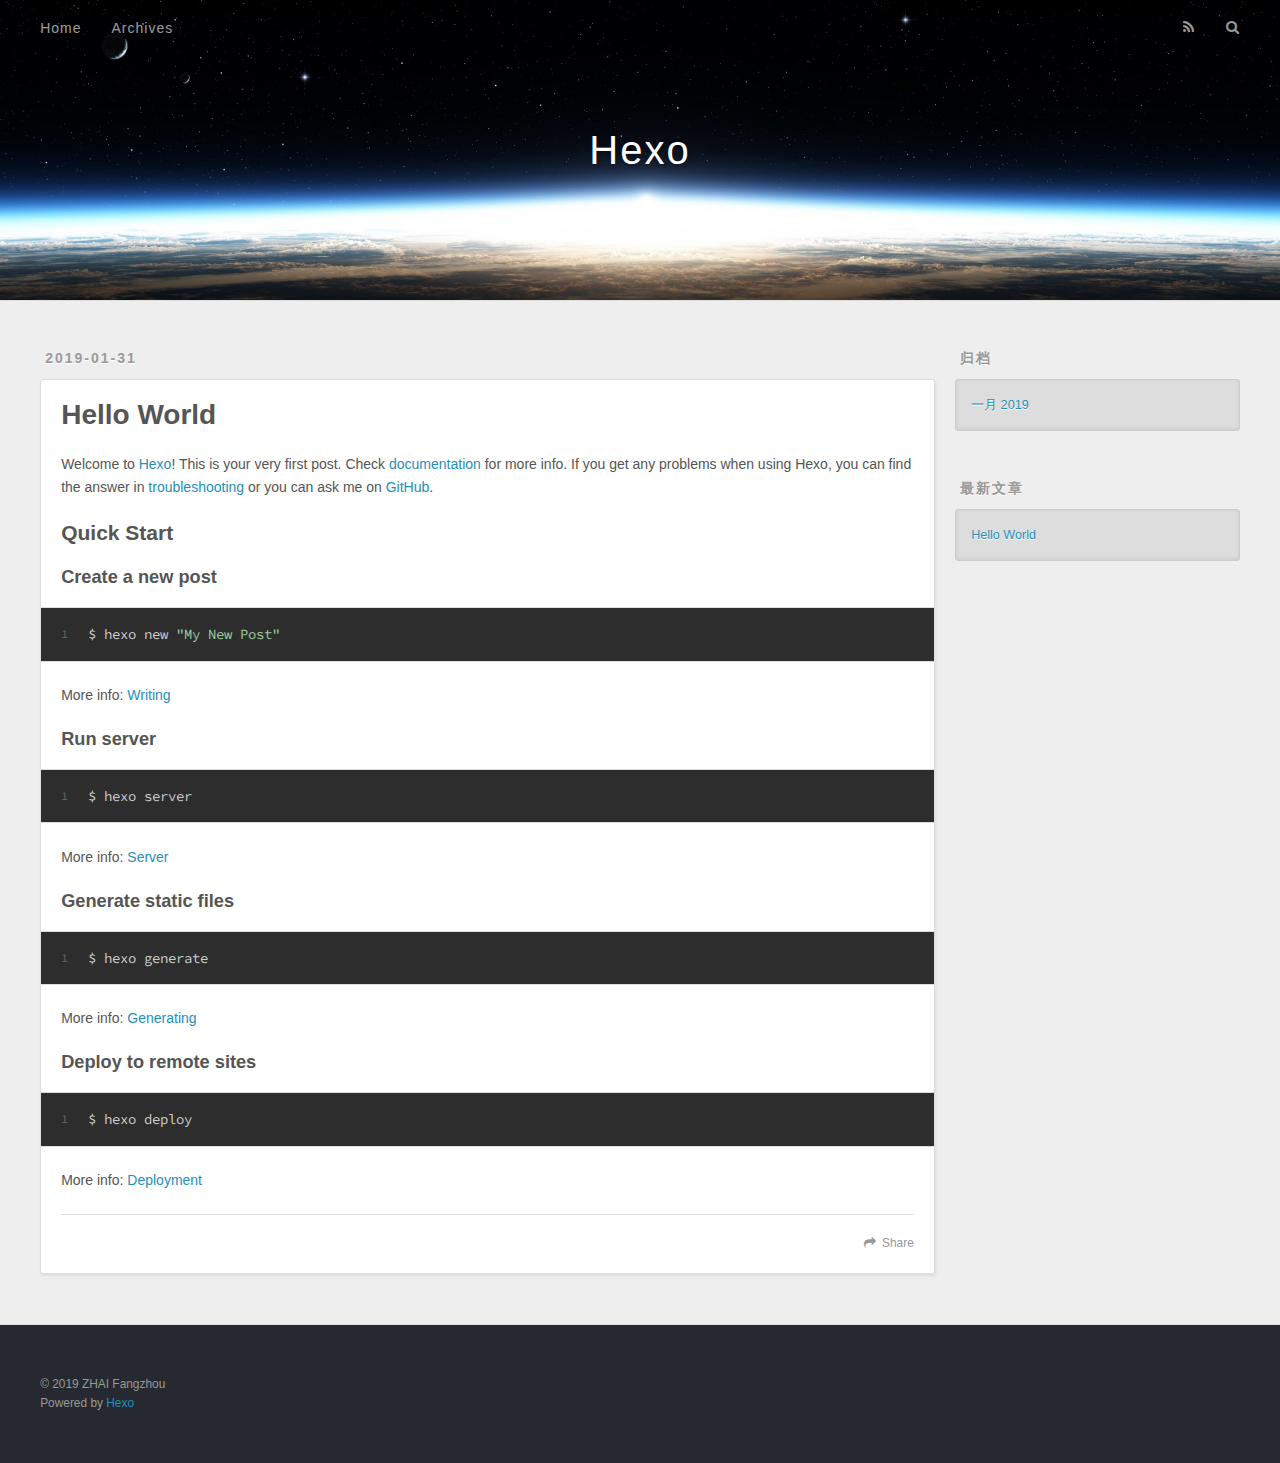
==== index.html @ 112f68cb "Site updated: 2019-01-31 03:21:10" ====
<!DOCTYPE html>
<html>
<head><meta name="generator" content="Hexo 3.8.0">
  <meta charset="utf-8">
  

  
  <title>Hexo</title>
  <meta name="viewport" content="width=device-width, initial-scale=1, maximum-scale=1">
  <meta property="og:type" content="website">
<meta property="og:title" content="Hexo">
<meta property="og:url" content="http://yoursite.com/index.html">
<meta property="og:site_name" content="Hexo">
<meta property="og:locale" content="zh-CN">
<meta name="twitter:card" content="summary">
<meta name="twitter:title" content="Hexo">
  
    <link rel="alternate" href="/atom.xml" title="Hexo" type="application/atom+xml">
  
  
    <link rel="icon" href="/favicon.png">
  
  
    <link href="//fonts.googleapis.com/css?family=Source+Code+Pro" rel="stylesheet" type="text/css">
  
  <link rel="stylesheet" href="/css/style.css">
</head>
</html>
<body>
  <div id="container">
    <div id="wrap">
      <header id="header">
  <div id="banner"></div>
  <div id="header-outer" class="outer">
    <div id="header-title" class="inner">
      <h1 id="logo-wrap">
        <a href="/" id="logo">Hexo</a>
      </h1>
      
    </div>
    <div id="header-inner" class="inner">
      <nav id="main-nav">
        <a id="main-nav-toggle" class="nav-icon"></a>
        
          <a class="main-nav-link" href="/">Home</a>
        
          <a class="main-nav-link" href="/archives">Archives</a>
        
      </nav>
      <nav id="sub-nav">
        
          <a id="nav-rss-link" class="nav-icon" href="/atom.xml" title="RSS Feed"></a>
        
        <a id="nav-search-btn" class="nav-icon" title="搜索"></a>
      </nav>
      <div id="search-form-wrap">
        <form action="//google.com/search" method="get" accept-charset="UTF-8" class="search-form"><input type="search" name="q" class="search-form-input" placeholder="Search"><button type="submit" class="search-form-submit">&#xF002;</button><input type="hidden" name="sitesearch" value="http://yoursite.com"></form>
      </div>
    </div>
  </div>
</header>
      <div class="outer">
        <section id="main">
  
    <article id="post-hello-world" class="article article-type-post" itemscope="" itemprop="blogPost">
  <div class="article-meta">
    <a href="/2019/01/31/hello-world/" class="article-date">
  <time datetime="2019-01-30T18:17:20.003Z" itemprop="datePublished">2019-01-31</time>
</a>
    
  </div>
  <div class="article-inner">
    
    
      <header class="article-header">
        
  
    <h1 itemprop="name">
      <a class="article-title" href="/2019/01/31/hello-world/">Hello World</a>
    </h1>
  

      </header>
    
    <div class="article-entry" itemprop="articleBody">
      
        <p>Welcome to <a href="https://hexo.io/" target="_blank" rel="noopener">Hexo</a>! This is your very first post. Check <a href="https://hexo.io/docs/" target="_blank" rel="noopener">documentation</a> for more info. If you get any problems when using Hexo, you can find the answer in <a href="https://hexo.io/docs/troubleshooting.html" target="_blank" rel="noopener">troubleshooting</a> or you can ask me on <a href="https://github.com/hexojs/hexo/issues" target="_blank" rel="noopener">GitHub</a>.</p>
<h2 id="Quick-Start"><a href="#Quick-Start" class="headerlink" title="Quick Start"></a>Quick Start</h2><h3 id="Create-a-new-post"><a href="#Create-a-new-post" class="headerlink" title="Create a new post"></a>Create a new post</h3><figure class="highlight bash"><table><tr><td class="gutter"><pre><span class="line">1</span><br></pre></td><td class="code"><pre><span class="line">$ hexo new <span class="string">"My New Post"</span></span><br></pre></td></tr></table></figure>
<p>More info: <a href="https://hexo.io/docs/writing.html" target="_blank" rel="noopener">Writing</a></p>
<h3 id="Run-server"><a href="#Run-server" class="headerlink" title="Run server"></a>Run server</h3><figure class="highlight bash"><table><tr><td class="gutter"><pre><span class="line">1</span><br></pre></td><td class="code"><pre><span class="line">$ hexo server</span><br></pre></td></tr></table></figure>
<p>More info: <a href="https://hexo.io/docs/server.html" target="_blank" rel="noopener">Server</a></p>
<h3 id="Generate-static-files"><a href="#Generate-static-files" class="headerlink" title="Generate static files"></a>Generate static files</h3><figure class="highlight bash"><table><tr><td class="gutter"><pre><span class="line">1</span><br></pre></td><td class="code"><pre><span class="line">$ hexo generate</span><br></pre></td></tr></table></figure>
<p>More info: <a href="https://hexo.io/docs/generating.html" target="_blank" rel="noopener">Generating</a></p>
<h3 id="Deploy-to-remote-sites"><a href="#Deploy-to-remote-sites" class="headerlink" title="Deploy to remote sites"></a>Deploy to remote sites</h3><figure class="highlight bash"><table><tr><td class="gutter"><pre><span class="line">1</span><br></pre></td><td class="code"><pre><span class="line">$ hexo deploy</span><br></pre></td></tr></table></figure>
<p>More info: <a href="https://hexo.io/docs/deployment.html" target="_blank" rel="noopener">Deployment</a></p>

      
    </div>
    <footer class="article-footer">
      <a data-url="http://yoursite.com/2019/01/31/hello-world/" data-id="cjrjio2b10000iyrlhfahy1yc" class="article-share-link">Share</a>
      
      
    </footer>
  </div>
  
</article>


  


</section>
        
          <aside id="sidebar">
  
    

  
    

  
    
  
    
  <div class="widget-wrap">
    <h3 class="widget-title">归档</h3>
    <div class="widget">
      <ul class="archive-list"><li class="archive-list-item"><a class="archive-list-link" href="/archives/2019/01/">一月 2019</a></li></ul>
    </div>
  </div>


  
    
  <div class="widget-wrap">
    <h3 class="widget-title">最新文章</h3>
    <div class="widget">
      <ul>
        
          <li>
            <a href="/2019/01/31/hello-world/">Hello World</a>
          </li>
        
      </ul>
    </div>
  </div>

  
</aside>
        
      </div>
      <footer id="footer">
  
  <div class="outer">
    <div id="footer-info" class="inner">
      &copy; 2019 ZHAI Fangzhou<br>
      Powered by <a href="http://hexo.io/" target="_blank">Hexo</a>
    </div>
  </div>
</footer>
    </div>
    <nav id="mobile-nav">
  
    <a href="/" class="mobile-nav-link">Home</a>
  
    <a href="/archives" class="mobile-nav-link">Archives</a>
  
</nav>
    

<script src="//ajax.googleapis.com/ajax/libs/jquery/2.0.3/jquery.min.js"></script>


  <link rel="stylesheet" href="/fancybox/jquery.fancybox.css">
  <script src="/fancybox/jquery.fancybox.pack.js"></script>


<script src="/js/script.js"></script>



  </div>
</body>
</html>
---- css/style.css ----
body {
  width: 100%;
}
body:before,
body:after {
  content: "";
  display: table;
}
body:after {
  clear: both;
}
html,
body,
div,
span,
applet,
object,
iframe,
h1,
h2,
h3,
h4,
h5,
h6,
p,
blockquote,
pre,
a,
abbr,
acronym,
address,
big,
cite,
code,
del,
dfn,
em,
img,
ins,
kbd,
q,
s,
samp,
small,
strike,
strong,
sub,
sup,
tt,
var,
dl,
dt,
dd,
ol,
ul,
li,
fieldset,
form,
label,
legend,
table,
caption,
tbody,
tfoot,
thead,
tr,
th,
td {
  margin: 0;
  padding: 0;
  border: 0;
  outline: 0;
  font-weight: inherit;
  font-style: inherit;
  font-family: inherit;
  font-size: 100%;
  vertical-align: baseline;
}
body {
  line-height: 1;
  color: #000;
  background: #fff;
}
ol,
ul {
  list-style: none;
}
table {
  border-collapse: separate;
  border-spacing: 0;
  vertical-align: middle;
}
caption,
th,
td {
  text-align: left;
  font-weight: normal;
  vertical-align: middle;
}
a img {
  border: none;
}
input,
button {
  margin: 0;
  padding: 0;
}
input::-moz-focus-inner,
button::-moz-focus-inner {
  border: 0;
  padding: 0;
}
@font-face {
  font-family: FontAwesome;
  font-style: normal;
  font-weight: normal;
  src: url("fonts/fontawesome-webfont.eot?v=#4.0.3");
  src: url("fonts/fontawesome-webfont.eot?#iefix&v=#4.0.3") format("embedded-opentype"), url("fonts/fontawesome-webfont.woff?v=#4.0.3") format("woff"), url("fonts/fontawesome-webfont.ttf?v=#4.0.3") format("truetype"), url("fonts/fontawesome-webfont.svg#fontawesomeregular?v=#4.0.3") format("svg");
}
html,
body,
#container {
  height: 100%;
}
body {
  background: #eee;
  font: 14px -apple-system, BlinkMacSystemFont, "Segoe UI", "Roboto", "Oxygen", "Ubuntu", "Cantarell", "Fira Sans", "Droid Sans", "Helvetica Neue", sans-serif;
  -webkit-text-size-adjust: 100%;
}
.outer {
  max-width: 1220px;
  margin: 0 auto;
  padding: 0 20px;
}
.outer:before,
.outer:after {
  content: "";
  display: table;
}
.outer:after {
  clear: both;
}
.inner {
  display: inline;
  float: left;
  width: 98.33333333333333%;
  margin: 0 0.833333333333333%;
}
.left,
.alignleft {
  float: left;
}
.right,
.alignright {
  float: right;
}
.clear {
  clear: both;
}
#container {
  position: relative;
}
.mobile-nav-on {
  overflow: hidden;
}
#wrap {
  height: 100%;
  width: 100%;
  position: absolute;
  top: 0;
  left: 0;
  -webkit-transition: 0.2s ease-out;
  -moz-transition: 0.2s ease-out;
  -ms-transition: 0.2s ease-out;
  transition: 0.2s ease-out;
  z-index: 1;
  background: #eee;
}
.mobile-nav-on #wrap {
  left: 280px;
}
@media screen and (min-width: 768px) {
  #main {
    display: inline;
    float: left;
    width: 73.33333333333333%;
    margin: 0 0.833333333333333%;
  }
}
.article-date,
.article-category-link,
.archive-year,
.widget-title {
  text-decoration: none;
  text-transform: uppercase;
  letter-spacing: 2px;
  color: #999;
  margin-bottom: 1em;
  margin-left: 5px;
  line-height: 1em;
  text-shadow: 0 1px #fff;
  font-weight: bold;
}
.article-inner,
.archive-article-inner {
  background: #fff;
  -webkit-box-shadow: 1px 2px 3px #ddd;
  box-shadow: 1px 2px 3px #ddd;
  border: 1px solid #ddd;
  border-radius: 3px;
}
.article-entry h1,
.widget h1 {
  font-size: 2em;
}
.article-entry h2,
.widget h2 {
  font-size: 1.5em;
}
.article-entry h3,
.widget h3 {
  font-size: 1.3em;
}
.article-entry h4,
.widget h4 {
  font-size: 1.2em;
}
.article-entry h5,
.widget h5 {
  font-size: 1em;
}
.article-entry h6,
.widget h6 {
  font-size: 1em;
  color: #999;
}
.article-entry hr,
.widget hr {
  border: 1px dashed #ddd;
}
.article-entry strong,
.widget strong {
  font-weight: bold;
}
.article-entry em,
.widget em,
.article-entry cite,
.widget cite {
  font-style: italic;
}
.article-entry sup,
.widget sup,
.article-entry sub,
.widget sub {
  font-size: 0.75em;
  line-height: 0;
  position: relative;
  vertical-align: baseline;
}
.article-entry sup,
.widget sup {
  top: -0.5em;
}
.article-entry sub,
.widget sub {
  bottom: -0.2em;
}
.article-entry small,
.widget small {
  font-size: 0.85em;
}
.article-entry acronym,
.widget acronym,
.article-entry abbr,
.widget abbr {
  border-bottom: 1px dotted;
}
.article-entry ul,
.widget ul,
.article-entry ol,
.widget ol,
.article-entry dl,
.widget dl {
  margin: 0 20px;
  line-height: 1.6em;
}
.article-entry ul ul,
.widget ul ul,
.article-entry ol ul,
.widget ol ul,
.article-entry ul ol,
.widget ul ol,
.article-entry ol ol,
.widget ol ol {
  margin-top: 0;
  margin-bottom: 0;
}
.article-entry ul,
.widget ul {
  list-style: disc;
}
.article-entry ol,
.widget ol {
  list-style: decimal;
}
.article-entry dt,
.widget dt {
  font-weight: bold;
}
#header {
  height: 300px;
  position: relative;
  border-bottom: 1px solid #ddd;
}
#header:before,
#header:after {
  content: "";
  position: absolute;
  left: 0;
  right: 0;
  height: 40px;
}
#header:before {
  top: 0;
  background: -webkit-linear-gradient(rgba(0,0,0,0.2), transparent);
  background: -moz-linear-gradient(rgba(0,0,0,0.2), transparent);
  background: -ms-linear-gradient(rgba(0,0,0,0.2), transparent);
  background: linear-gradient(rgba(0,0,0,0.2), transparent);
}
#header:after {
  bottom: 0;
  background: -webkit-linear-gradient(transparent, rgba(0,0,0,0.2));
  background: -moz-linear-gradient(transparent, rgba(0,0,0,0.2));
  background: -ms-linear-gradient(transparent, rgba(0,0,0,0.2));
  background: linear-gradient(transparent, rgba(0,0,0,0.2));
}
#header-outer {
  height: 100%;
  position: relative;
}
#header-inner {
  position: relative;
  overflow: hidden;
}
#banner {
  position: absolute;
  top: 0;
  left: 0;
  width: 100%;
  height: 100%;
  background: url("images/banner.jpg") center #000;
  -webkit-background-size: cover;
  -moz-background-size: cover;
  background-size: cover;
  z-index: -1;
}
#header-title {
  text-align: center;
  height: 40px;
  position: absolute;
  top: 50%;
  left: 0;
  margin-top: -20px;
}
#logo,
#subtitle {
  text-decoration: none;
  color: #fff;
  font-weight: 300;
  text-shadow: 0 1px 4px rgba(0,0,0,0.3);
}
#logo {
  font-size: 40px;
  line-height: 40px;
  letter-spacing: 2px;
}
#subtitle {
  font-size: 16px;
  line-height: 16px;
  letter-spacing: 1px;
}
#subtitle-wrap {
  margin-top: 16px;
}
#main-nav {
  float: left;
  margin-left: -15px;
}
.nav-icon,
.main-nav-link {
  float: left;
  color: #fff;
  opacity: 0.6;
  text-decoration: none;
  text-shadow: 0 1px rgba(0,0,0,0.2);
  -webkit-transition: opacity 0.2s;
  -moz-transition: opacity 0.2s;
  -ms-transition: opacity 0.2s;
  transition: opacity 0.2s;
  display: block;
  padding: 20px 15px;
}
.nav-icon:hover,
.main-nav-link:hover {
  opacity: 1;
}
.nav-icon {
  font-family: FontAwesome;
  text-align: center;
  font-size: 14px;
  width: 14px;
  height: 14px;
  padding: 20px 15px;
  position: relative;
  cursor: pointer;
}
.main-nav-link {
  font-weight: 300;
  letter-spacing: 1px;
}
@media screen and (max-width: 479px) {
  .main-nav-link {
    display: none;
  }
}
#main-nav-toggle {
  display: none;
}
#main-nav-toggle:before {
  content: "\f0c9";
}
@media screen and (max-width: 479px) {
  #main-nav-toggle {
    display: block;
  }
}
#sub-nav {
  float: right;
  margin-right: -15px;
}
#nav-rss-link:before {
  content: "\f09e";
}
#nav-search-btn:before {
  content: "\f002";
}
#search-form-wrap {
  position: absolute;
  top: 15px;
  width: 150px;
  height: 30px;
  right: -150px;
  opacity: 0;
  -webkit-transition: 0.2s ease-out;
  -moz-transition: 0.2s ease-out;
  -ms-transition: 0.2s ease-out;
  transition: 0.2s ease-out;
}
#search-form-wrap.on {
  opacity: 1;
  right: 0;
}
@media screen and (max-width: 479px) {
  #search-form-wrap {
    width: 100%;
    right: -100%;
  }
}
.search-form {
  position: absolute;
  top: 0;
  left: 0;
  right: 0;
  background: #fff;
  padding: 5px 15px;
  border-radius: 15px;
  -webkit-box-shadow: 0 0 10px rgba(0,0,0,0.3);
  box-shadow: 0 0 10px rgba(0,0,0,0.3);
}
.search-form-input {
  border: none;
  background: none;
  color: #555;
  width: 100%;
  font: 13px -apple-system, BlinkMacSystemFont, "Segoe UI", "Roboto", "Oxygen", "Ubuntu", "Cantarell", "Fira Sans", "Droid Sans", "Helvetica Neue", sans-serif;
  outline: none;
}
.search-form-input::-webkit-search-results-decoration,
.search-form-input::-webkit-search-cancel-button {
  -webkit-appearance: none;
}
.search-form-submit {
  position: absolute;
  top: 50%;
  right: 10px;
  margin-top: -7px;
  font: 13px FontAwesome;
  border: none;
  background: none;
  color: #bbb;
  cursor: pointer;
}
.search-form-submit:hover,
.search-form-submit:focus {
  color: #777;
}
.article {
  margin: 50px 0;
}
.article-inner {
  overflow: hidden;
}
.article-meta:before,
.article-meta:after {
  content: "";
  display: table;
}
.article-meta:after {
  clear: both;
}
.article-date {
  float: left;
}
.article-category {
  float: left;
  line-height: 1em;
  color: #ccc;
  text-shadow: 0 1px #fff;
  margin-left: 8px;
}
.article-category:before {
  content: "\2022";
}
.article-category-link {
  margin: 0 12px 1em;
}
.article-header {
  padding: 20px 20px 0;
}
.article-title {
  text-decoration: none;
  font-size: 2em;
  font-weight: bold;
  color: #555;
  line-height: 1.1em;
  -webkit-transition: color 0.2s;
  -moz-transition: color 0.2s;
  -ms-transition: color 0.2s;
  transition: color 0.2s;
}
a.article-title:hover {
  color: #258fb8;
}
.article-entry {
  color: #555;
  padding: 0 20px;
}
.article-entry:before,
.article-entry:after {
  content: "";
  display: table;
}
.article-entry:after {
  clear: both;
}
.article-entry p,
.article-entry table {
  line-height: 1.6em;
  margin: 1.6em 0;
}
.article-entry h1,
.article-entry h2,
.article-entry h3,
.article-entry h4,
.article-entry h5,
.article-entry h6 {
  font-weight: bold;
}
.article-entry h1,
.article-entry h2,
.article-entry h3,
.article-entry h4,
.article-entry h5,
.article-entry h6 {
  line-height: 1.1em;
  margin: 1.1em 0;
}
.article-entry a {
  color: #258fb8;
  text-decoration: none;
}
.article-entry a:hover {
  text-decoration: underline;
}
.article-entry ul,
.article-entry ol,
.article-entry dl {
  margin-top: 1.6em;
  margin-bottom: 1.6em;
}
.article-entry img,
.article-entry video {
  max-width: 100%;
  height: auto;
  display: block;
  margin: auto;
}
.article-entry iframe {
  border: none;
}
.article-entry table {
  width: 100%;
  border-collapse: collapse;
  border-spacing: 0;
}
.article-entry th {
  font-weight: bold;
  border-bottom: 3px solid #ddd;
  padding-bottom: 0.5em;
}
.article-entry td {
  border-bottom: 1px solid #ddd;
  padding: 10px 0;
}
.article-entry blockquote {
  font-family: Georgia, "Times New Roman", serif;
  font-size: 1.4em;
  margin: 1.6em 20px;
  text-align: center;
}
.article-entry blockquote footer {
  font-size: 14px;
  margin: 1.6em 0;
  font-family: -apple-system, BlinkMacSystemFont, "Segoe UI", "Roboto", "Oxygen", "Ubuntu", "Cantarell", "Fira Sans", "Droid Sans", "Helvetica Neue", sans-serif;
}
.article-entry blockquote footer cite:before {
  content: "—";
  padding: 0 0.5em;
}
.article-entry .pullquote {
  text-align: left;
  width: 45%;
  margin: 0;
}
.article-entry .pullquote.left {
  margin-left: 0.5em;
  margin-right: 1em;
}
.article-entry .pullquote.right {
  margin-right: 0.5em;
  margin-left: 1em;
}
.article-entry .caption {
  color: #999;
  display: block;
  font-size: 0.9em;
  margin-top: 0.5em;
  position: relative;
  text-align: center;
}
.article-entry .video-container {
  position: relative;
  padding-top: 56.25%;
  height: 0;
  overflow: hidden;
}
.article-entry .video-container iframe,
.article-entry .video-container object,
.article-entry .video-container embed {
  position: absolute;
  top: 0;
  left: 0;
  width: 100%;
  height: 100%;
  margin-top: 0;
}
.article-more-link a {
  display: inline-block;
  line-height: 1em;
  padding: 6px 15px;
  border-radius: 15px;
  background: #eee;
  color: #999;
  text-shadow: 0 1px #fff;
  text-decoration: none;
}
.article-more-link a:hover {
  background: #258fb8;
  color: #fff;
  text-decoration: none;
  text-shadow: 0 1px #1e7293;
}
.article-footer {
  font-size: 0.85em;
  line-height: 1.6em;
  border-top: 1px solid #ddd;
  padding-top: 1.6em;
  margin: 0 20px 20px;
}
.article-footer:before,
.article-footer:after {
  content: "";
  display: table;
}
.article-footer:after {
  clear: both;
}
.article-footer a {
  color: #999;
  text-decoration: none;
}
.article-footer a:hover {
  color: #555;
}
.article-tag-list-item {
  float: left;
  margin-right: 10px;
}
.article-tag-list-link:before {
  content: "#";
}
.article-comment-link {
  float: right;
}
.article-comment-link:before {
  content: "\f075";
  font-family: FontAwesome;
  padding-right: 8px;
}
.article-share-link {
  cursor: pointer;
  float: right;
  margin-left: 20px;
}
.article-share-link:before {
  content: "\f064";
  font-family: FontAwesome;
  padding-right: 6px;
}
#article-nav {
  position: relative;
}
#article-nav:before,
#article-nav:after {
  content: "";
  display: table;
}
#article-nav:after {
  clear: both;
}
@media screen and (min-width: 768px) {
  #article-nav {
    margin: 50px 0;
  }
  #article-nav:before {
    width: 8px;
    height: 8px;
    position: absolute;
    top: 50%;
    left: 50%;
    margin-top: -4px;
    margin-left: -4px;
    content: "";
    border-radius: 50%;
    background: #ddd;
    -webkit-box-shadow: 0 1px 2px #fff;
    box-shadow: 0 1px 2px #fff;
  }
}
.article-nav-link-wrap {
  text-decoration: none;
  text-shadow: 0 1px #fff;
  color: #999;
  -webkit-box-sizing: border-box;
  -moz-box-sizing: border-box;
  box-sizing: border-box;
  margin-top: 50px;
  text-align: center;
  display: block;
}
.article-nav-link-wrap:hover {
  color: #555;
}
@media screen and (min-width: 768px) {
  .article-nav-link-wrap {
    width: 50%;
    margin-top: 0;
  }
}
@media screen and (min-width: 768px) {
  #article-nav-newer {
    float: left;
    text-align: right;
    padding-right: 20px;
  }
}
@media screen and (min-width: 768px) {
  #article-nav-older {
    float: right;
    text-align: left;
    padding-left: 20px;
  }
}
.article-nav-caption {
  text-transform: uppercase;
  letter-spacing: 2px;
  color: #ddd;
  line-height: 1em;
  font-weight: bold;
}
#article-nav-newer .article-nav-caption {
  margin-right: -2px;
}
.article-nav-title {
  font-size: 0.85em;
  line-height: 1.6em;
  margin-top: 0.5em;
}
.article-share-box {
  position: absolute;
  display: none;
  background: #fff;
  -webkit-box-shadow: 1px 2px 10px rgba(0,0,0,0.2);
  box-shadow: 1px 2px 10px rgba(0,0,0,0.2);
  border-radius: 3px;
  margin-left: -145px;
  overflow: hidden;
  z-index: 1;
}
.article-share-box.on {
  display: block;
}
.article-share-input {
  width: 100%;
  background: none;
  -webkit-box-sizing: border-box;
  -moz-box-sizing: border-box;
  box-sizing: border-box;
  font: 14px -apple-system, BlinkMacSystemFont, "Segoe UI", "Roboto", "Oxygen", "Ubuntu", "Cantarell", "Fira Sans", "Droid Sans", "Helvetica Neue", sans-serif;
  padding: 0 15px;
  color: #555;
  outline: none;
  border: 1px solid #ddd;
  border-radius: 3px 3px 0 0;
  height: 36px;
  line-height: 36px;
}
.article-share-links {
  background: #eee;
}
.article-share-links:before,
.article-share-links:after {
  content: "";
  display: table;
}
.article-share-links:after {
  clear: both;
}
.article-share-twitter,
.article-share-facebook,
.article-share-pinterest,
.article-share-google {
  width: 50px;
  height: 36px;
  display: block;
  float: left;
  position: relative;
  color: #999;
  text-shadow: 0 1px #fff;
}
.article-share-twitter:before,
.article-share-facebook:before,
.article-share-pinterest:before,
.article-share-google:before {
  font-size: 20px;
  font-family: FontAwesome;
  width: 20px;
  height: 20px;
  position: absolute;
  top: 50%;
  left: 50%;
  margin-top: -10px;
  margin-left: -10px;
  text-align: center;
}
.article-share-twitter:hover,
.article-share-facebook:hover,
.article-share-pinterest:hover,
.article-share-google:hover {
  color: #fff;
}
.article-share-twitter:before {
  content: "\f099";
}
.article-share-twitter:hover {
  background: #00aced;
  text-shadow: 0 1px #008abe;
}
.article-share-facebook:before {
  content: "\f09a";
}
.article-share-facebook:hover {
  background: #3b5998;
  text-shadow: 0 1px #2f477a;
}
.article-share-pinterest:before {
  content: "\f0d2";
}
.article-share-pinterest:hover {
  background: #cb2027;
  text-shadow: 0 1px #a21a1f;
}
.article-share-google:before {
  content: "\f0d5";
}
.article-share-google:hover {
  background: #dd4b39;
  text-shadow: 0 1px #be3221;
}
.article-gallery {
  background: #000;
  position: relative;
}
.article-gallery-photos {
  position: relative;
  overflow: hidden;
}
.article-gallery-img {
  display: none;
  max-width: 100%;
}
.article-gallery-img:first-child {
  display: block;
}
.article-gallery-img.loaded {
  position: absolute;
  display: block;
}
.article-gallery-img img {
  display: block;
  max-width: 100%;
  margin: 0 auto;
}
#comments {
  background: #fff;
  -webkit-box-shadow: 1px 2px 3px #ddd;
  box-shadow: 1px 2px 3px #ddd;
  padding: 20px;
  border: 1px solid #ddd;
  border-radius: 3px;
  margin: 50px 0;
}
#comments a {
  color: #258fb8;
}
.archives-wrap {
  margin: 50px 0;
}
.archives:before,
.archives:after {
  content: "";
  display: table;
}
.archives:after {
  clear: both;
}
.archive-year-wrap {
  margin-bottom: 1em;
}
.archives {
  -webkit-column-gap: 10px;
  -moz-column-gap: 10px;
  column-gap: 10px;
}
@media screen and (min-width: 480px) and (max-width: 767px) {
  .archives {
    -webkit-column-count: 2;
    -moz-column-count: 2;
    column-count: 2;
  }
}
@media screen and (min-width: 768px) {
  .archives {
    -webkit-column-count: 3;
    -moz-column-count: 3;
    column-count: 3;
  }
}
.archive-article {
  -webkit-column-break-inside: avoid;
  page-break-inside: avoid;
  overflow: hidden;
  break-inside: avoid-column;
}
.archive-article-inner {
  padding: 10px;
  margin-bottom: 15px;
}
.archive-article-title {
  text-decoration: none;
  font-weight: bold;
  color: #555;
  -webkit-transition: color 0.2s;
  -moz-transition: color 0.2s;
  -ms-transition: color 0.2s;
  transition: color 0.2s;
  line-height: 1.6em;
}
.archive-article-title:hover {
  color: #258fb8;
}
.archive-article-footer {
  margin-top: 1em;
}
.archive-article-date {
  color: #999;
  text-decoration: none;
  font-size: 0.85em;
  line-height: 1em;
  margin-bottom: 0.5em;
  display: block;
}
#page-nav {
  margin: 50px auto;
  background: #fff;
  -webkit-box-shadow: 1px 2px 3px #ddd;
  box-shadow: 1px 2px 3px #ddd;
  border: 1px solid #ddd;
  border-radius: 3px;
  text-align: center;
  color: #999;
  overflow: hidden;
}
#page-nav:before,
#page-nav:after {
  content: "";
  display: table;
}
#page-nav:after {
  clear: both;
}
#page-nav a,
#page-nav span {
  padding: 10px 20px;
  line-height: 1;
  height: 2ex;
}
#page-nav a {
  color: #999;
  text-decoration: none;
}
#page-nav a:hover {
  background: #999;
  color: #fff;
}
#page-nav .prev {
  float: left;
}
#page-nav .next {
  float: right;
}
#page-nav .page-number {
  display: inline-block;
}
@media screen and (max-width: 479px) {
  #page-nav .page-number {
    display: none;
  }
}
#page-nav .current {
  color: #555;
  font-weight: bold;
}
#page-nav .space {
  color: #ddd;
}
#footer {
  background: #262a30;
  padding: 50px 0;
  border-top: 1px solid #ddd;
  color: #999;
}
#footer a {
  color: #258fb8;
  text-decoration: none;
}
#footer a:hover {
  text-decoration: underline;
}
#footer-info {
  line-height: 1.6em;
  font-size: 0.85em;
}
.article-entry pre,
.article-entry .highlight {
  background: #2d2d2d;
  margin: 0 -20px;
  padding: 15px 20px;
  border-style: solid;
  border-color: #ddd;
  border-width: 1px 0;
  overflow: auto;
  color: #ccc;
  line-height: 22.400000000000002px;
}
.article-entry .highlight .gutter pre,
.article-entry .gist .gist-file .gist-data .line-numbers {
  color: #666;
  font-size: 0.85em;
}
.article-entry pre,
.article-entry code {
  font-family: "Source Code Pro", Consolas, Monaco, Menlo, Consolas, monospace;
}
.article-entry code {
  background: #eee;
  text-shadow: 0 1px #fff;
  padding: 0 0.3em;
}
.article-entry pre code {
  background: none;
  text-shadow: none;
  padding: 0;
}
.article-entry .highlight pre {
  border: none;
  margin: 0;
  padding: 0;
}
.article-entry .highlight table {
  margin: 0;
  width: auto;
}
.article-entry .highlight td {
  border: none;
  padding: 0;
}
.article-entry .highlight figcaption {
  font-size: 0.85em;
  color: #999;
  line-height: 1em;
  margin-bottom: 1em;
}
.article-entry .highlight figcaption:before,
.article-entry .highlight figcaption:after {
  content: "";
  display: table;
}
.article-entry .highlight figcaption:after {
  clear: both;
}
.article-entry .highlight figcaption a {
  float: right;
}
.article-entry .highlight .gutter pre {
  text-align: right;
  padding-right: 20px;
}
.article-entry .highlight .line {
  height: 22.400000000000002px;
}
.article-entry .highlight .line.marked {
  background: #515151;
}
.article-entry .gist {
  margin: 0 -20px;
  border-style: solid;
  border-color: #ddd;
  border-width: 1px 0;
  background: #2d2d2d;
  padding: 15px 20px 15px 0;
}
.article-entry .gist .gist-file {
  border: none;
  font-family: "Source Code Pro", Consolas, Monaco, Menlo, Consolas, monospace;
  margin: 0;
}
.article-entry .gist .gist-file .gist-data {
  background: none;
  border: none;
}
.article-entry .gist .gist-file .gist-data .line-numbers {
  background: none;
  border: none;
  padding: 0 20px 0 0;
}
.article-entry .gist .gist-file .gist-data .line-data {
  padding: 0 !important;
}
.article-entry .gist .gist-file .highlight {
  margin: 0;
  padding: 0;
  border: none;
}
.article-entry .gist .gist-file .gist-meta {
  background: #2d2d2d;
  color: #999;
  font: 0.85em -apple-system, BlinkMacSystemFont, "Segoe UI", "Roboto", "Oxygen", "Ubuntu", "Cantarell", "Fira Sans", "Droid Sans", "Helvetica Neue", sans-serif;
  text-shadow: 0 0;
  padding: 0;
  margin-top: 1em;
  margin-left: 20px;
}
.article-entry .gist .gist-file .gist-meta a {
  color: #258fb8;
  font-weight: normal;
}
.article-entry .gist .gist-file .gist-meta a:hover {
  text-decoration: underline;
}
pre .comment,
pre .title {
  color: #999;
}
pre .variable,
pre .attribute,
pre .tag,
pre .regexp,
pre .ruby .constant,
pre .xml .tag .title,
pre .xml .pi,
pre .xml .doctype,
pre .html .doctype,
pre .css .id,
pre .css .class,
pre .css .pseudo {
  color: #f2777a;
}
pre .number,
pre .preprocessor,
pre .built_in,
pre .literal,
pre .params,
pre .constant {
  color: #f99157;
}
pre .class,
pre .ruby .class .title,
pre .css .rules .attribute {
  color: #9c9;
}
pre .string,
pre .value,
pre .inheritance,
pre .header,
pre .ruby .symbol,
pre .xml .cdata {
  color: #9c9;
}
pre .css .hexcolor {
  color: #6cc;
}
pre .function,
pre .python .decorator,
pre .python .title,
pre .ruby .function .title,
pre .ruby .title .keyword,
pre .perl .sub,
pre .javascript .title,
pre .coffeescript .title {
  color: #69c;
}
pre .keyword,
pre .javascript .function {
  color: #c9c;
}
@media screen and (max-width: 479px) {
  #mobile-nav {
    position: absolute;
    top: 0;
    left: 0;
    width: 280px;
    height: 100%;
    background: #191919;
    border-right: 1px solid #fff;
  }
}
@media screen and (max-width: 479px) {
  .mobile-nav-link {
    display: block;
    color: #999;
    text-decoration: none;
    padding: 15px 20px;
    font-weight: bold;
  }
  .mobile-nav-link:hover {
    color: #fff;
  }
}
@media screen and (min-width: 768px) {
  #sidebar {
    display: inline;
    float: left;
    width: 23.333333333333332%;
    margin: 0 0.833333333333333%;
  }
}
.widget-wrap {
  margin: 50px 0;
}
.widget {
  color: #777;
  text-shadow: 0 1px #fff;
  background: #ddd;
  -webkit-box-shadow: 0 -1px 4px #ccc inset;
  box-shadow: 0 -1px 4px #ccc inset;
  border: 1px solid #ccc;
  padding: 15px;
  border-radius: 3px;
}
.widget a {
  color: #258fb8;
  text-decoration: none;
}
.widget a:hover {
  text-decoration: underline;
}
.widget ul ul,
.widget ol ul,
.widget dl ul,
.widget ul ol,
.widget ol ol,
.widget dl ol,
.widget ul dl,
.widget ol dl,
.widget dl dl {
  margin-left: 15px;
  list-style: disc;
}
.widget {
  line-height: 1.6em;
  word-wrap: break-word;
  font-size: 0.9em;
}
.widget ul,
.widget ol {
  list-style: none;
  margin: 0;
}
.widget ul ul,
.widget ol ul,
.widget ul ol,
.widget ol ol {
  margin: 0 20px;
}
.widget ul ul,
.widget ol ul {
  list-style: disc;
}
.widget ul ol,
.widget ol ol {
  list-style: decimal;
}
.category-list-count,
.tag-list-count,
.archive-list-count {
  padding-left: 5px;
  color: #999;
  font-size: 0.85em;
}
.category-list-count:before,
.tag-list-count:before,
.archive-list-count:before {
  content: "(";
}
.category-list-count:after,
.tag-list-count:after,
.archive-list-count:after {
  content: ")";
}
.tagcloud a {
  margin-right: 5px;
  display: inline-block;
}
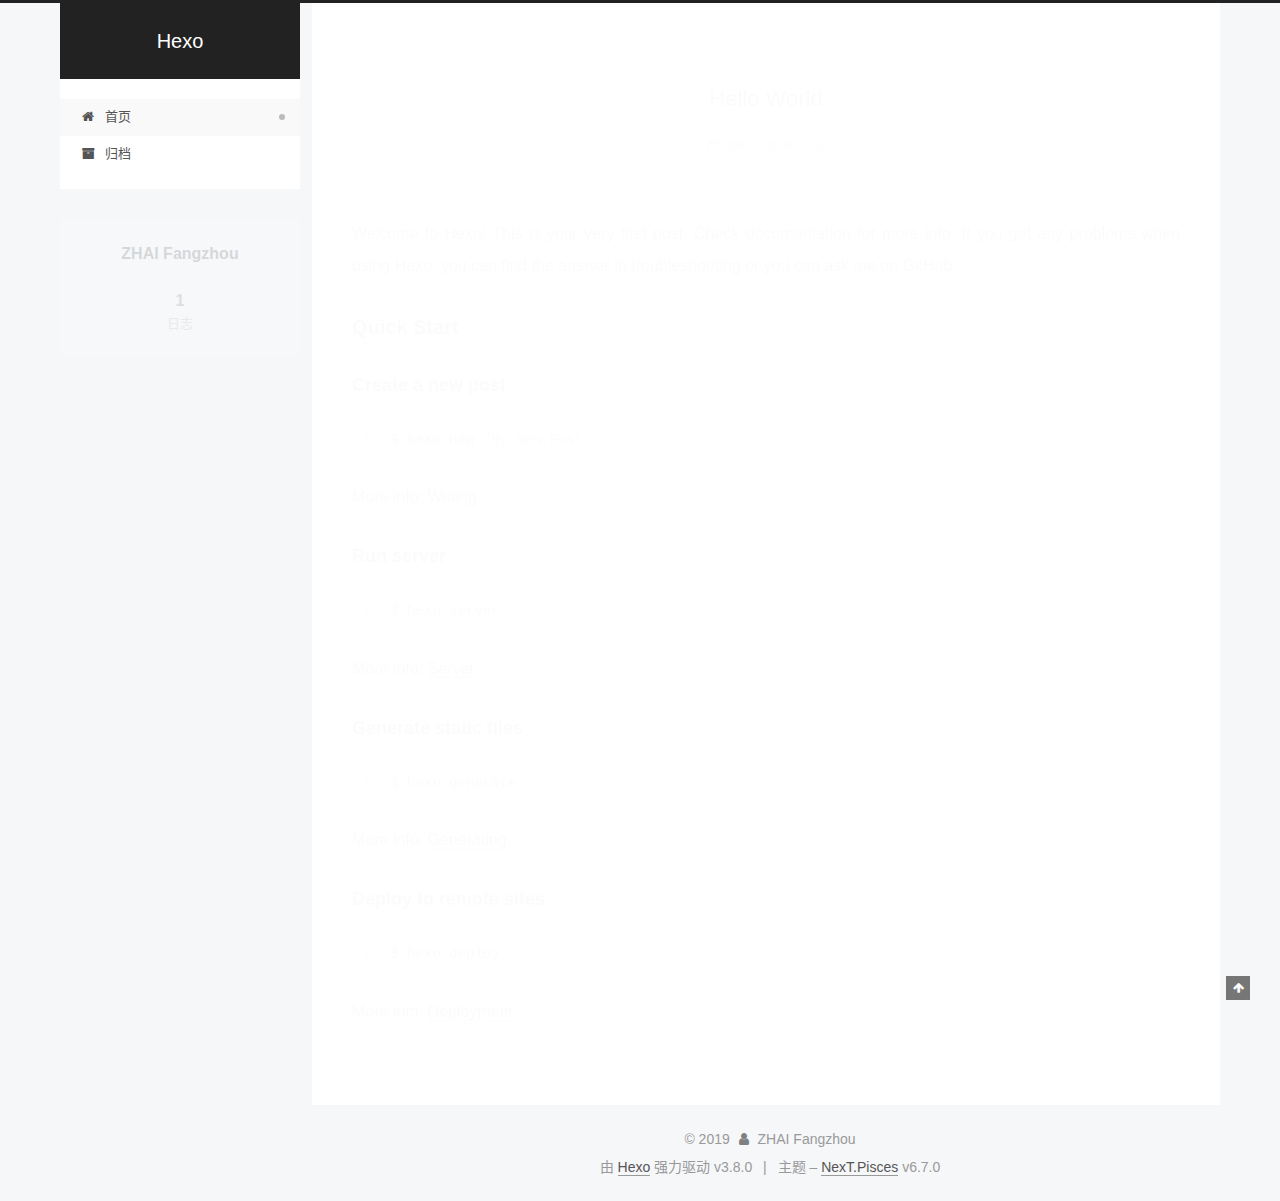
==== commit 9be458df: "Site updated: 2019-01-31 03:28:01" ====
--- a/index.html
+++ b/index.html
@@ -1,12 +1,101 @@
 <!DOCTYPE html>
-<html>
+
+
+
+
+
+
+
+
+
+
+
+
+  
+
+
+<html class="theme-next pisces use-motion" lang="zh-CN">
 <head><meta name="generator" content="Hexo 3.8.0">
-  <meta charset="utf-8">
-  
-
-  
-  <title>Hexo</title>
-  <meta name="viewport" content="width=device-width, initial-scale=1, maximum-scale=1">
+  <meta charset="UTF-8">
+<meta http-equiv="X-UA-Compatible" content="IE=edge">
+<meta name="viewport" content="width=device-width, initial-scale=1, maximum-scale=2">
+<meta name="theme-color" content="#222">
+
+
+
+
+
+
+
+
+
+
+
+
+
+
+
+
+
+
+
+
+
+
+
+
+
+
+<link rel="stylesheet" href="/lib/font-awesome/css/font-awesome.min.css?v=4.6.2">
+
+<link rel="stylesheet" href="/css/main.css?v=6.7.0">
+
+
+  <link rel="apple-touch-icon" sizes="180x180" href="/images/apple-touch-icon-next.png?v=6.7.0">
+
+
+  <link rel="icon" type="image/png" sizes="32x32" href="/images/favicon-32x32-next.png?v=6.7.0">
+
+
+  <link rel="icon" type="image/png" sizes="16x16" href="/images/favicon-16x16-next.png?v=6.7.0">
+
+
+  <link rel="mask-icon" href="/images/logo.svg?v=6.7.0" color="#222">
+
+
+
+
+
+
+
+<script id="hexo.configurations">
+  var NexT = window.NexT || {};
+  var CONFIG = {
+    root: '/',
+    scheme: 'Pisces',
+    version: '6.7.0',
+    sidebar: {"position":"left","display":"post","offset":12,"b2t":false,"scrollpercent":false,"onmobile":false},
+    fancybox: false,
+    fastclick: false,
+    lazyload: false,
+    tabs: true,
+    motion: {"enable":true,"async":false,"transition":{"post_block":"fadeIn","post_header":"slideDownIn","post_body":"slideDownIn","coll_header":"slideLeftIn","sidebar":"slideUpIn"}},
+    algolia: {
+      applicationID: '',
+      apiKey: '',
+      indexName: '',
+      hits: {"per_page":10},
+      labels: {"input_placeholder":"Search for Posts","hits_empty":"We didn't find any results for the search: ${query}","hits_stats":"${hits} results found in ${time} ms"}
+    }
+  };
+</script>
+
+
+  
+
+
+
+
   <meta property="og:type" content="website">
 <meta property="og:title" content="Hexo">
 <meta property="og:url" content="http://yoursite.com/index.html">
@@ -14,77 +103,270 @@
 <meta property="og:locale" content="zh-CN">
 <meta name="twitter:card" content="summary">
 <meta name="twitter:title" content="Hexo">
-  
-    <link rel="alternate" href="/atom.xml" title="Hexo" type="application/atom+xml">
-  
-  
-    <link rel="icon" href="/favicon.png">
-  
-  
-    <link href="//fonts.googleapis.com/css?family=Source+Code+Pro" rel="stylesheet" type="text/css">
-  
-  <link rel="stylesheet" href="/css/style.css">
+
+
+
+
+
+
+  <link rel="canonical" href="http://yoursite.com/">
+
+
+
+<script id="page.configurations">
+  CONFIG.page = {
+    sidebar: "",
+  };
+</script>
+
+  <title>Hexo</title>
+  
+
+
+
+
+
+
+
+
+
+
+
+
+  <noscript>
+  <style>
+  .use-motion .motion-element,
+  .use-motion .brand,
+  .use-motion .menu-item,
+  .sidebar-inner,
+  .use-motion .post-block,
+  .use-motion .pagination,
+  .use-motion .comments,
+  .use-motion .post-header,
+  .use-motion .post-body,
+  .use-motion .collection-title { opacity: initial; }
+
+  .use-motion .logo,
+  .use-motion .site-title,
+  .use-motion .site-subtitle {
+    opacity: initial;
+    top: initial;
+  }
+
+  .use-motion .logo-line-before i { left: initial; }
+  .use-motion .logo-line-after i { right: initial; }
+  </style>
+</noscript>
+
 </head>
-</html>
-<body>
-  <div id="container">
-    <div id="wrap">
-      <header id="header">
-  <div id="banner"></div>
-  <div id="header-outer" class="outer">
-    <div id="header-title" class="inner">
-      <h1 id="logo-wrap">
-        <a href="/" id="logo">Hexo</a>
-      </h1>
-      
+
+<body itemscope="" itemtype="http://schema.org/WebPage" lang="zh-CN">
+
+  
+  
+    
+  
+
+  <div class="container sidebar-position-left 
+  page-home">
+    <div class="headband"></div>
+
+    <header id="header" class="header" itemscope="" itemtype="http://schema.org/WPHeader">
+      <div class="header-inner"><div class="site-brand-wrapper">
+  <div class="site-meta">
+    
+
+    <div class="custom-logo-site-title">
+      <a href="/" class="brand" rel="start">
+        <span class="logo-line-before"><i></i></span>
+        <span class="site-title">Hexo</span>
+        <span class="logo-line-after"><i></i></span>
+      </a>
     </div>
-    <div id="header-inner" class="inner">
-      <nav id="main-nav">
-        <a id="main-nav-toggle" class="nav-icon"></a>
-        
-          <a class="main-nav-link" href="/">Home</a>
-        
-          <a class="main-nav-link" href="/archives">Archives</a>
-        
-      </nav>
-      <nav id="sub-nav">
-        
-          <a id="nav-rss-link" class="nav-icon" href="/atom.xml" title="RSS Feed"></a>
-        
-        <a id="nav-search-btn" class="nav-icon" title="搜索"></a>
-      </nav>
-      <div id="search-form-wrap">
-        <form action="//google.com/search" method="get" accept-charset="UTF-8" class="search-form"><input type="search" name="q" class="search-form-input" placeholder="Search"><button type="submit" class="search-form-submit">&#xF002;</button><input type="hidden" name="sitesearch" value="http://yoursite.com"></form>
-      </div>
-    </div>
+    
+    
   </div>
-</header>
-      <div class="outer">
-        <section id="main">
-  
-    <article id="post-hello-world" class="article article-type-post" itemscope="" itemprop="blogPost">
-  <div class="article-meta">
-    <a href="/2019/01/31/hello-world/" class="article-date">
-  <time datetime="2019-01-30T18:17:20.003Z" itemprop="datePublished">2019-01-31</time>
-</a>
-    
+
+  <div class="site-nav-toggle">
+    <button aria-label="切换导航栏">
+      <span class="btn-bar"></span>
+      <span class="btn-bar"></span>
+      <span class="btn-bar"></span>
+    </button>
   </div>
-  <div class="article-inner">
-    
-    
-      <header class="article-header">
-        
-  
-    <h1 itemprop="name">
-      <a class="article-title" href="/2019/01/31/hello-world/">Hello World</a>
-    </h1>
-  
-
+</div>
+
+
+
+<nav class="site-nav">
+  
+    <ul id="menu" class="menu">
+      
+        
+        
+        
+          
+          <li class="menu-item menu-item-home menu-item-active">
+
+    
+    
+    
+      
+    
+
+    
+
+    <a href="/" rel="section"><i class="menu-item-icon fa fa-fw fa-home"></i> <br>首页</a>
+
+  </li>
+        
+        
+        
+          
+          <li class="menu-item menu-item-archives">
+
+    
+    
+    
+      
+    
+
+    
+
+    <a href="/archives/" rel="section"><i class="menu-item-icon fa fa-fw fa-archive"></i> <br>归档</a>
+
+  </li>
+
+      
+      
+    </ul>
+  
+
+  
+
+  
+</nav>
+
+
+
+  
+
+
+
+</div>
+    </header>
+
+    
+
+
+    <main id="main" class="main">
+      <div class="main-inner">
+        <div class="content-wrap">
+          
+            
+
+          
+          <div id="content" class="content">
+            
+  <section id="posts" class="posts-expand">
+    
+      
+
+  
+
+  
+  
+  
+
+  
+
+  <article class="post post-type-normal" itemscope="" itemtype="http://schema.org/Article">
+  
+  
+  
+  <div class="post-block">
+    <link itemprop="mainEntityOfPage" href="http://yoursite.com/2019/01/31/hello-world/">
+
+    <span hidden itemprop="author" itemscope="" itemtype="http://schema.org/Person">
+      <meta itemprop="name" content="ZHAI Fangzhou">
+      <meta itemprop="description" content="">
+      <meta itemprop="image" content="/images/avatar.gif">
+    </span>
+
+    <span hidden itemprop="publisher" itemscope="" itemtype="http://schema.org/Organization">
+      <meta itemprop="name" content="Hexo">
+    </span>
+
+    
+      <header class="post-header">
+
+        
+        
+          <h1 class="post-title" itemprop="name headline">
+                
+                
+                <a href="/2019/01/31/hello-world/" class="post-title-link" itemprop="url">Hello World</a>
+              
+            
+          </h1>
+        
+
+        <div class="post-meta">
+          <span class="post-time">
+
+            
+            
+            
+
+            
+              <span class="post-meta-item-icon">
+                <i class="fa fa-calendar-o"></i>
+              </span>
+              
+                <span class="post-meta-item-text">发表于</span>
+              
+
+              
+                
+              
+
+              <time title="创建时间：2019-01-31 03:17:20" itemprop="dateCreated datePublished" datetime="2019-01-31T03:17:20+09:00">2019-01-31</time>
+            
+
+            
+          </span>
+
+          
+
+          
+            
+          
+
+          
+          
+
+          
+
+          
+
+          
+
+        </div>
       </header>
     
-    <div class="article-entry" itemprop="articleBody">
-      
-        <p>Welcome to <a href="https://hexo.io/" target="_blank" rel="noopener">Hexo</a>! This is your very first post. Check <a href="https://hexo.io/docs/" target="_blank" rel="noopener">documentation</a> for more info. If you get any problems when using Hexo, you can find the answer in <a href="https://hexo.io/docs/troubleshooting.html" target="_blank" rel="noopener">troubleshooting</a> or you can ask me on <a href="https://github.com/hexojs/hexo/issues" target="_blank" rel="noopener">GitHub</a>.</p>
+
+    
+    
+    
+    <div class="post-body" itemprop="articleBody">
+
+      
+      
+
+      
+        
+          
+            <p>Welcome to <a href="https://hexo.io/" target="_blank" rel="noopener">Hexo</a>! This is your very first post. Check <a href="https://hexo.io/docs/" target="_blank" rel="noopener">documentation</a> for more info. If you get any problems when using Hexo, you can find the answer in <a href="https://hexo.io/docs/troubleshooting.html" target="_blank" rel="noopener">troubleshooting</a> or you can ask me on <a href="https://github.com/hexojs/hexo/issues" target="_blank" rel="noopener">GitHub</a>.</p>
 <h2 id="Quick-Start"><a href="#Quick-Start" class="headerlink" title="Quick Start"></a>Quick Start</h2><h3 id="Create-a-new-post"><a href="#Create-a-new-post" class="headerlink" title="Create a new post"></a>Create a new post</h3><figure class="highlight bash"><table><tr><td class="gutter"><pre><span class="line">1</span><br></pre></td><td class="code"><pre><span class="line">$ hexo new <span class="string">"My New Post"</span></span><br></pre></td></tr></table></figure>
 <p>More info: <a href="https://hexo.io/docs/writing.html" target="_blank" rel="noopener">Writing</a></p>
 <h3 id="Run-server"><a href="#Run-server" class="headerlink" title="Run server"></a>Run server</h3><figure class="highlight bash"><table><tr><td class="gutter"><pre><span class="line">1</span><br></pre></td><td class="code"><pre><span class="line">$ hexo server</span><br></pre></td></tr></table></figure>
@@ -94,91 +376,302 @@
 <h3 id="Deploy-to-remote-sites"><a href="#Deploy-to-remote-sites" class="headerlink" title="Deploy to remote sites"></a>Deploy to remote sites</h3><figure class="highlight bash"><table><tr><td class="gutter"><pre><span class="line">1</span><br></pre></td><td class="code"><pre><span class="line">$ hexo deploy</span><br></pre></td></tr></table></figure>
 <p>More info: <a href="https://hexo.io/docs/deployment.html" target="_blank" rel="noopener">Deployment</a></p>
 
+          
+        
       
     </div>
-    <footer class="article-footer">
-      <a data-url="http://yoursite.com/2019/01/31/hello-world/" data-id="cjrjio2b10000iyrlhfahy1yc" class="article-share-link">Share</a>
-      
+
+    
+
+    
+    
+    
+
+    
+
+    
+      
+    
+    
+
+    
+
+    <footer class="post-footer">
+      
+
+      
+
+      
+
+      
+      
+        <div class="post-eof"></div>
       
     </footer>
   </div>
   
-</article>
-
-
-  
-
-
-</section>
-        
-          <aside id="sidebar">
-  
-    
-
-  
-    
-
-  
-    
-  
-    
-  <div class="widget-wrap">
-    <h3 class="widget-title">归档</h3>
-    <div class="widget">
-      <ul class="archive-list"><li class="archive-list-item"><a class="archive-list-link" href="/archives/2019/01/">一月 2019</a></li></ul>
+  
+  
+  </article>
+
+
+    
+  </section>
+
+  
+
+
+          </div>
+          
+
+        </div>
+        
+          
+  
+  <div class="sidebar-toggle">
+    <div class="sidebar-toggle-line-wrap">
+      <span class="sidebar-toggle-line sidebar-toggle-line-first"></span>
+      <span class="sidebar-toggle-line sidebar-toggle-line-middle"></span>
+      <span class="sidebar-toggle-line sidebar-toggle-line-last"></span>
     </div>
   </div>
 
-
-  
-    
-  <div class="widget-wrap">
-    <h3 class="widget-title">最新文章</h3>
-    <div class="widget">
-      <ul>
-        
-          <li>
-            <a href="/2019/01/31/hello-world/">Hello World</a>
-          </li>
-        
-      </ul>
+  <aside id="sidebar" class="sidebar">
+    
+    <div class="sidebar-inner">
+
+      
+
+      
+
+      <div class="site-overview-wrap sidebar-panel sidebar-panel-active">
+        <div class="site-overview">
+          <div class="site-author motion-element" itemprop="author" itemscope="" itemtype="http://schema.org/Person">
+            
+              <p class="site-author-name" itemprop="name">ZHAI Fangzhou</p>
+              <p class="site-description motion-element" itemprop="description"></p>
+          </div>
+
+          
+            <nav class="site-state motion-element">
+              
+                <div class="site-state-item site-state-posts">
+                
+                  <a href="/archives/">
+                
+                    <span class="site-state-item-count">1</span>
+                    <span class="site-state-item-name">日志</span>
+                  </a>
+                </div>
+              
+
+              
+
+              
+            </nav>
+          
+
+          
+
+          
+
+          
+
+          
+          
+
+          
+            
+          
+          
+
+        </div>
+      </div>
+
+      
+
+      
+
     </div>
+  </aside>
+
+
+        
+      </div>
+    </main>
+
+    <footer id="footer" class="footer">
+      <div class="footer-inner">
+        <div class="copyright">&copy; <span itemprop="copyrightYear">2019</span>
+  <span class="with-love" id="animate">
+    <i class="fa fa-user"></i>
+  </span>
+  <span class="author" itemprop="copyrightHolder">ZHAI Fangzhou</span>
+
+  
+
+  
+</div>
+
+
+  <div class="powered-by">由 <a href="https://hexo.io" class="theme-link" rel="noopener" target="_blank">Hexo</a> 强力驱动 v3.8.0</div>
+
+
+
+  <span class="post-meta-divider">|</span>
+
+
+
+  <div class="theme-info">主题 – <a href="https://theme-next.org" class="theme-link" rel="noopener" target="_blank">NexT.Pisces</a> v6.7.0</div>
+
+
+
+
+        
+
+
+
+
+
+
+
+
+        
+      </div>
+    </footer>
+
+    
+      <div class="back-to-top">
+        <i class="fa fa-arrow-up"></i>
+        
+      </div>
+    
+
+    
+
+    
+
+    
   </div>
 
   
-</aside>
-        
-      </div>
-      <footer id="footer">
-  
-  <div class="outer">
-    <div id="footer-info" class="inner">
-      &copy; 2019 ZHAI Fangzhou<br>
-      Powered by <a href="http://hexo.io/" target="_blank">Hexo</a>
-    </div>
-  </div>
-</footer>
-    </div>
-    <nav id="mobile-nav">
-  
-    <a href="/" class="mobile-nav-link">Home</a>
-  
-    <a href="/archives" class="mobile-nav-link">Archives</a>
-  
-</nav>
-    
-
-<script src="//ajax.googleapis.com/ajax/libs/jquery/2.0.3/jquery.min.js"></script>
-
-
-  <link rel="stylesheet" href="/fancybox/jquery.fancybox.css">
-  <script src="/fancybox/jquery.fancybox.pack.js"></script>
-
-
-<script src="/js/script.js"></script>
-
-
-
-  </div>
+
+<script>
+  if (Object.prototype.toString.call(window.Promise) !== '[object Function]') {
+    window.Promise = null;
+  }
+</script>
+
+
+
+
+
+
+
+
+
+
+
+
+
+
+
+
+
+
+
+
+
+
+
+
+
+
+  
+  <script src="/lib/jquery/index.js?v=2.1.3"></script>
+
+  
+  <script src="/lib/velocity/velocity.min.js?v=1.2.1"></script>
+
+  
+  <script src="/lib/velocity/velocity.ui.min.js?v=1.2.1"></script>
+
+
+  
+
+
+  <script src="/js/src/utils.js?v=6.7.0"></script>
+
+  <script src="/js/src/motion.js?v=6.7.0"></script>
+
+
+
+  
+  
+
+
+  <script src="/js/src/affix.js?v=6.7.0"></script>
+
+  <script src="/js/src/schemes/pisces.js?v=6.7.0"></script>
+
+
+
+  
+
+  
+
+
+  <script src="/js/src/bootstrap.js?v=6.7.0"></script>
+
+
+
+  
+
+
+
+  
+
+
+
+
+
+
+
+
+
+
+
+  
+
+
+
+
+
+  
+
+  
+
+  
+
+  
+
+  
+
+  
+
+  
+
+  
+
+  
+
+  
+
+  
+
+  
+
+  
+
 </body>
-</html>+</html>
--- a/css/main.css
+++ b/css/main.css
@@ -0,0 +1,3018 @@
+/* normalize.css v3.0.2 | MIT License | git.io/normalize */
+html {
+  font-family: sans-serif; /* 1 */
+  -ms-text-size-adjust: 100%; /* 2 */
+  -webkit-text-size-adjust: 100%; /* 2 */
+}
+body {
+  margin: 0;
+}
+article,
+aside,
+details,
+figcaption,
+figure,
+footer,
+header,
+hgroup,
+main,
+menu,
+nav,
+section,
+summary {
+  display: block;
+}
+audio,
+canvas,
+progress,
+video {
+  display: inline-block; /* 1 */
+  vertical-align: baseline; /* 2 */
+}
+audio:not([controls]) {
+  display: none;
+  height: 0;
+}
+[hidden],
+template {
+  display: none;
+}
+a {
+  background-color: transparent;
+}
+a:active,
+a:hover {
+  outline: 0;
+}
+abbr[title] {
+  border-bottom: 1px dotted;
+}
+b,
+strong {
+  font-weight: bold;
+}
+dfn {
+  font-style: italic;
+}
+h1 {
+  font-size: 2em;
+  margin: 0.67em 0;
+}
+mark {
+  background: #ff0;
+  color: #000;
+}
+small {
+  font-size: 80%;
+}
+sub,
+sup {
+  font-size: 75%;
+  line-height: 0;
+  position: relative;
+  vertical-align: baseline;
+}
+sup {
+  top: -0.5em;
+}
+sub {
+  bottom: -0.25em;
+}
+img {
+  border: 0;
+}
+svg:not(:root) {
+  overflow: hidden;
+}
+figure {
+  margin: 1em 40px;
+}
+hr {
+  -moz-box-sizing: content-box;
+  box-sizing: content-box;
+  height: 0;
+}
+pre {
+  overflow: auto;
+}
+code,
+kbd,
+pre,
+samp {
+  font-family: monospace, monospace;
+  font-size: 1em;
+}
+button,
+input,
+optgroup,
+select,
+textarea {
+  color: inherit; /* 1 */
+  font: inherit; /* 2 */
+  margin: 0; /* 3 */
+}
+button {
+  overflow: visible;
+}
+button,
+select {
+  text-transform: none;
+}
+button,
+html input[type="button"],
+input[type="reset"],
+input[type="submit"] {
+  -webkit-appearance: button; /* 2 */
+  cursor: pointer; /* 3 */
+}
+button[disabled],
+html input[disabled] {
+  cursor: default;
+}
+button::-moz-focus-inner,
+input::-moz-focus-inner {
+  border: 0;
+  padding: 0;
+}
+input {
+  line-height: normal;
+}
+input[type="checkbox"],
+input[type="radio"] {
+  box-sizing: border-box; /* 1 */
+  padding: 0; /* 2 */
+}
+input[type="number"]::-webkit-inner-spin-button,
+input[type="number"]::-webkit-outer-spin-button {
+  height: auto;
+}
+input[type="search"] {
+  -webkit-appearance: textfield; /* 1 */
+  -moz-box-sizing: content-box;
+  -webkit-box-sizing: content-box; /* 2 */
+  box-sizing: content-box;
+}
+input[type="search"]::-webkit-search-cancel-button,
+input[type="search"]::-webkit-search-decoration {
+  -webkit-appearance: none;
+}
+fieldset {
+  border: 1px solid #c0c0c0;
+  margin: 0 2px;
+  padding: 0.35em 0.625em 0.75em;
+}
+legend {
+  border: 0; /* 1 */
+  padding: 0; /* 2 */
+}
+textarea {
+  overflow: auto;
+}
+optgroup {
+  font-weight: bold;
+}
+table {
+  border-collapse: collapse;
+  border-spacing: 0;
+}
+td,
+th {
+  padding: 0;
+}
+::selection {
+  background: #262a30;
+  color: #fff;
+}
+body {
+  position: relative;
+  font-family: 'Lato', "PingFang SC", "Microsoft YaHei", sans-serif;
+  font-size: 14px;
+  line-height: 2;
+  color: #555;
+  background: #f5f7f9;
+}
+@media (max-width: 767px) {
+  body {
+    padding-right: 0 !important;
+  }
+}
+@media (min-width: 768px) and (max-width: 991px) {
+  body {
+    padding-right: 0 !important;
+  }
+}
+@media (min-width: 1200px) {
+  body {
+    font-size: 16px;
+  }
+}
+h1,
+h2,
+h3,
+h4,
+h5,
+h6 {
+  margin: 0;
+  padding: 0;
+  font-weight: bold;
+  line-height: 1.5;
+  font-family: 'Lato', "PingFang SC", "Microsoft YaHei", sans-serif;
+}
+h1,
+h2,
+h3,
+h4,
+h5,
+h6 {
+  margin: 20px 0 15px;
+}
+h1 {
+  font-size: 22px;
+}
+h1 code {
+  font-size: 22px;
+}
+@media (max-width: 767px) {
+  h1 {
+    font-size: 18px;
+  }
+  h1 code {
+    font-size: 18px;
+  }
+}
+h2 {
+  font-size: 20px;
+}
+h2 code {
+  font-size: 20px;
+}
+@media (max-width: 767px) {
+  h2 {
+    font-size: 16px;
+  }
+  h2 code {
+    font-size: 16px;
+  }
+}
+h3 {
+  font-size: 18px;
+}
+h3 code {
+  font-size: 18px;
+}
+@media (max-width: 767px) {
+  h3 {
+    font-size: 14px;
+  }
+  h3 code {
+    font-size: 14px;
+  }
+}
+h4 {
+  font-size: 16px;
+}
+h4 code {
+  font-size: 16px;
+}
+@media (max-width: 767px) {
+  h4 {
+    font-size: 12px;
+  }
+  h4 code {
+    font-size: 12px;
+  }
+}
+h5 {
+  font-size: 14px;
+}
+h5 code {
+  font-size: 14px;
+}
+@media (max-width: 767px) {
+  h5 {
+    font-size: 10px;
+  }
+  h5 code {
+    font-size: 10px;
+  }
+}
+h6 {
+  font-size: 12px;
+}
+h6 code {
+  font-size: 12px;
+}
+@media (max-width: 767px) {
+  h6 {
+    font-size: 8px;
+  }
+  h6 code {
+    font-size: 8px;
+  }
+}
+p {
+  margin: 0 0 20px 0;
+}
+a,
+span.exturl {
+  overflow-wrap: break-word;
+  word-wrap: break-word;
+  background-color: transparent;
+  color: #555;
+  text-decoration: none;
+  outline: none;
+  border-bottom: 1px solid #999;
+  cursor: pointer;
+}
+a:hover,
+span.exturl:hover {
+  color: #222;
+  border-bottom-color: #222;
+}
+blockquote {
+  margin: 0;
+  padding: 0;
+}
+img {
+  display: block;
+  margin: auto;
+  max-width: 100%;
+  height: auto;
+}
+hr {
+  margin: 40px 0;
+  height: 3px;
+  border: none;
+  background-color: #ddd;
+  background-image: repeating-linear-gradient(-45deg, #fff, #fff 4px, transparent 4px, transparent 8px);
+}
+blockquote {
+  padding: 0 15px;
+  color: #666;
+  border-left: 4px solid #ddd;
+}
+blockquote cite::before {
+  content: "-";
+  padding: 0 5px;
+}
+dt {
+  font-weight: 700;
+}
+dd {
+  margin: 0;
+  padding: 0;
+}
+kbd {
+  border: 1px solid #ccc;
+  border-radius: 0.2em;
+  box-shadow: 0.1em 0.1em 0.2em rgba(0,0,0,0.1);
+  background-color: #f9f9f9;
+  font-family: inherit;
+  background-image: -webkit-linear-gradient(top, #eee, #fff, #eee);
+  padding: 0.1em 0.3em;
+  white-space: nowrap;
+}
+.text-left {
+  text-align: left;
+}
+.text-center {
+  text-align: center;
+}
+.text-right {
+  text-align: right;
+}
+.text-justify {
+  text-align: justify;
+}
+.text-nowrap {
+  white-space: nowrap;
+}
+.text-lowercase {
+  text-transform: lowercase;
+}
+.text-uppercase {
+  text-transform: uppercase;
+}
+.text-capitalize {
+  text-transform: capitalize;
+}
+.center-block {
+  display: block;
+  margin-left: auto;
+  margin-right: auto;
+}
+.clearfix:before,
+.clearfix:after {
+  content: " ";
+  display: table;
+}
+.clearfix:after {
+  clear: both;
+}
+.pullquote {
+  width: 45%;
+}
+.pullquote.left {
+  float: left;
+  margin-left: 5px;
+  margin-right: 10px;
+}
+.pullquote.right {
+  float: right;
+  margin-left: 10px;
+  margin-right: 5px;
+}
+.affix.affix.affix {
+  position: fixed;
+}
+.translation {
+  margin-top: -20px;
+  font-size: 14px;
+  color: #999;
+}
+.scrollbar-measure {
+  width: 100px;
+  height: 100px;
+  overflow: scroll;
+  position: absolute;
+  top: -9999px;
+}
+.use-motion .motion-element {
+  opacity: 0;
+}
+table {
+  margin: 20px 0;
+  width: 100%;
+  border-collapse: collapse;
+  border-spacing: 0;
+  border: 1px solid #ddd;
+  font-size: 14px;
+  word-break: break-all;
+}
+table>tbody>tr:nth-of-type(odd) {
+  background-color: #f9f9f9;
+}
+table>tbody>tr:hover {
+  background-color: #f5f5f5;
+}
+caption,
+th,
+td {
+  padding: 8px;
+  text-align: left;
+  vertical-align: middle;
+  font-weight: normal;
+}
+th,
+td {
+  border-bottom: 3px solid #ddd;
+  border-right: 1px solid #eee;
+}
+th {
+  padding-bottom: 10px;
+  font-weight: 700;
+}
+td {
+  border-bottom-width: 1px;
+}
+html,
+body {
+  height: 100%;
+}
+.container {
+  position: relative;
+  min-height: 100%;
+}
+.header-inner {
+  margin: 0 auto;
+  padding: 100px 0 70px;
+  width: calc(100% - 20px);
+}
+@media (min-width: 1200px) {
+  .container .header-inner {
+    width: 1160px;
+  }
+}
+@media (min-width: 1600px) {
+  .container .header-inner {
+    width: 73%;
+  }
+}
+.main-inner {
+  margin: 0 auto;
+  width: calc(100% - 20px);
+}
+@media (min-width: 1200px) {
+  .container .main-inner {
+    width: 1160px;
+  }
+}
+@media (min-width: 1600px) {
+  .container .main-inner {
+    width: 73%;
+  }
+}
+.footer {
+  padding: 20px 0;
+}
+.footer-inner {
+  box-sizing: border-box;
+  margin: 0px auto;
+  width: calc(100% - 20px);
+}
+@media (min-width: 1200px) {
+  .container .footer-inner {
+    width: 1160px;
+  }
+}
+@media (min-width: 1600px) {
+  .container .footer-inner {
+    width: 73%;
+  }
+}
+pre,
+.highlight {
+  overflow: auto;
+  margin: 20px 0;
+  padding: 0;
+  font-size: 14px;
+  color: #4d4d4c;
+  background: #f7f7f7;
+  line-height: 1.6;
+}
+pre,
+code {
+  font-family: consolas, Menlo, "PingFang SC", "Microsoft YaHei", monospace;
+}
+code {
+  overflow-wrap: break-word;
+  word-wrap: break-word;
+  padding: 2px 4px;
+  color: #555;
+  background: #eee;
+  border-radius: 3px;
+  font-size: 14px;
+}
+pre {
+  padding: 10px;
+}
+pre code {
+  padding: 0;
+  color: #4d4d4c;
+  background: none;
+  text-shadow: none;
+}
+.highlight {
+  border-radius: 1px;
+}
+.highlight pre {
+  border: none;
+  margin: 0;
+  padding: 10px 0;
+}
+.highlight table {
+  margin: 0;
+  width: auto;
+  border: none;
+}
+.highlight td {
+  border: none;
+  padding: 0;
+}
+.highlight figcaption {
+  font-size: 1em;
+  color: #4d4d4c;
+  line-height: 1em;
+  margin-bottom: 1em;
+  margin: 0em;
+  padding: 0.5em;
+  background: #eee;
+  border-bottom: 1px solid #e9e9e9;
+}
+.highlight figcaption:before,
+.highlight figcaption:after {
+  content: " ";
+  display: table;
+}
+.highlight figcaption:after {
+  clear: both;
+}
+.highlight figcaption a {
+  float: right;
+  color: #4d4d4c;
+}
+.highlight figcaption a:hover {
+  border-bottom-color: #4d4d4c;
+}
+.highlight .gutter pre {
+  padding-left: 10px;
+  padding-right: 10px;
+  color: #869194;
+  text-align: right;
+  background-color: #eff2f3;
+}
+.highlight .code pre {
+  width: 100%;
+  padding-left: 10px;
+  padding-right: 10px;
+  background-color: #f7f7f7;
+}
+.highlight .line {
+  height: 20px;
+}
+.gutter {
+  -webkit-user-select: none;
+  -moz-user-select: none;
+  -ms-user-select: none;
+  user-select: none;
+}
+.gist table {
+  width: auto;
+}
+.gist table td {
+  border: none;
+}
+pre .deletion {
+  background: #fdd;
+}
+pre .addition {
+  background: #dfd;
+}
+pre .meta {
+  color: #8959a8;
+}
+pre .comment {
+  color: #8e908c;
+}
+pre .variable,
+pre .attribute,
+pre .tag,
+pre .name,
+pre .regexp,
+pre .ruby .constant,
+pre .xml .tag .title,
+pre .xml .pi,
+pre .xml .doctype,
+pre .html .doctype,
+pre .css .id,
+pre .css .class,
+pre .css .pseudo {
+  color: #c82829;
+}
+pre .number,
+pre .preprocessor,
+pre .built_in,
+pre .builtin-name,
+pre .literal,
+pre .params,
+pre .constant,
+pre .command {
+  color: #f5871f;
+}
+pre .ruby .class .title,
+pre .css .rules .attribute,
+pre .string,
+pre .symbol,
+pre .value,
+pre .inheritance,
+pre .header,
+pre .ruby .symbol,
+pre .xml .cdata,
+pre .special,
+pre .formula {
+  color: #718c00;
+}
+pre .title,
+pre .css .hexcolor {
+  color: #3e999f;
+}
+pre .function,
+pre .python .decorator,
+pre .python .title,
+pre .ruby .function .title,
+pre .ruby .title .keyword,
+pre .perl .sub,
+pre .javascript .title,
+pre .coffeescript .title {
+  color: #4271ae;
+}
+pre .keyword,
+pre .javascript .function {
+  color: #8959a8;
+}
+.posts-expand .post-body img.full-image {
+  border: none;
+}
+.blockquote-center,
+.page-home .post-type-quote blockquote,
+.page-post-detail .post-type-quote blockquote {
+  position: relative;
+  margin: 40px 0;
+  padding: 0;
+  border-left: none;
+  text-align: center;
+}
+.blockquote-center::before,
+.page-home .post-type-quote blockquote::before,
+.page-post-detail .post-type-quote blockquote::before,
+.blockquote-center::after,
+.page-home .post-type-quote blockquote::after,
+.page-post-detail .post-type-quote blockquote::after {
+  position: absolute;
+  content: ' ';
+  display: block;
+  width: 100%;
+  height: 24px;
+  opacity: 0.2;
+  background-repeat: no-repeat;
+  background-position: 0 -6px;
+  background-size: 22px 22px;
+}
+.blockquote-center::before,
+.page-home .post-type-quote blockquote::before,
+.page-post-detail .post-type-quote blockquote::before {
+  top: -20px;
+  background-image: url("../images/quote-l.svg");
+  border-top: 1px solid #ccc;
+}
+.blockquote-center::after,
+.page-home .post-type-quote blockquote::after,
+.page-post-detail .post-type-quote blockquote::after {
+  bottom: -20px;
+  background-image: url("../images/quote-r.svg");
+  border-bottom: 1px solid #ccc;
+  background-position: 100% 8px;
+}
+.blockquote-center p,
+.page-home .post-type-quote blockquote p,
+.page-post-detail .post-type-quote blockquote p,
+.blockquote-center div,
+.page-home .post-type-quote blockquote div,
+.page-post-detail .post-type-quote blockquote div {
+  text-align: center;
+}
+.post .post-body .group-picture img {
+  box-sizing: border-box;
+  padding: 0 3px;
+  border: none;
+}
+.post .group-picture-row {
+  overflow: hidden;
+  margin-top: 6px;
+}
+.post .group-picture-row:first-child {
+  margin-top: 0;
+}
+.post .group-picture-column {
+  float: left;
+}
+.page-post-detail .post-body .group-picture-column {
+  float: none;
+  margin-top: 10px;
+  width: auto !important;
+}
+.page-post-detail .post-body .group-picture-column img {
+  margin: 0 auto;
+}
+.page-archive .group-picture-container {
+  overflow: hidden;
+}
+.page-archive .group-picture-row {
+  float: left;
+}
+.page-archive .group-picture-row:first-child {
+  margin-top: 6px;
+}
+.page-archive .group-picture-column {
+  max-width: 150px;
+  max-height: 150px;
+}
+.post-body .note {
+  position: relative;
+  padding: 15px;
+  margin-bottom: 20px;
+  border: 1px solid #eee;
+  border-left-width: 5px;
+  border-radius: 3px;
+}
+.post-body .note h2,
+.post-body .note h3,
+.post-body .note h4,
+.post-body .note h5,
+.post-body .note h6 {
+  margin-top: 0;
+  margin-bottom: 0;
+  border-bottom: initial;
+  padding-top: 0 !important;
+}
+.post-body .note p:first-child,
+.post-body .note ul:first-child,
+.post-body .note ol:first-child,
+.post-body .note table:first-child,
+.post-body .note pre:first-child,
+.post-body .note blockquote:first-child {
+  margin-top: 0;
+}
+.post-body .note p:last-child,
+.post-body .note ul:last-child,
+.post-body .note ol:last-child,
+.post-body .note table:last-child,
+.post-body .note pre:last-child,
+.post-body .note blockquote:last-child {
+  margin-bottom: 0;
+}
+.post-body .note.default {
+  border-left-color: #777;
+}
+.post-body .note.default h2,
+.post-body .note.default h3,
+.post-body .note.default h4,
+.post-body .note.default h5,
+.post-body .note.default h6 {
+  color: #777;
+}
+.post-body .note.primary {
+  border-left-color: #6f42c1;
+}
+.post-body .note.primary h2,
+.post-body .note.primary h3,
+.post-body .note.primary h4,
+.post-body .note.primary h5,
+.post-body .note.primary h6 {
+  color: #6f42c1;
+}
+.post-body .note.info {
+  border-left-color: #428bca;
+}
+.post-body .note.info h2,
+.post-body .note.info h3,
+.post-body .note.info h4,
+.post-body .note.info h5,
+.post-body .note.info h6 {
+  color: #428bca;
+}
+.post-body .note.success {
+  border-left-color: #5cb85c;
+}
+.post-body .note.success h2,
+.post-body .note.success h3,
+.post-body .note.success h4,
+.post-body .note.success h5,
+.post-body .note.success h6 {
+  color: #5cb85c;
+}
+.post-body .note.warning {
+  border-left-color: #f0ad4e;
+}
+.post-body .note.warning h2,
+.post-body .note.warning h3,
+.post-body .note.warning h4,
+.post-body .note.warning h5,
+.post-body .note.warning h6 {
+  color: #f0ad4e;
+}
+.post-body .note.danger {
+  border-left-color: #d9534f;
+}
+.post-body .note.danger h2,
+.post-body .note.danger h3,
+.post-body .note.danger h4,
+.post-body .note.danger h5,
+.post-body .note.danger h6 {
+  color: #d9534f;
+}
+.post-body .label {
+  display: inline;
+  padding: 0 2px;
+  white-space: nowrap;
+}
+.post-body .label.default {
+  background-color: #f0f0f0;
+}
+.post-body .label.primary {
+  background-color: #efe6f7;
+}
+.post-body .label.info {
+  background-color: #e5f2f8;
+}
+.post-body .label.success {
+  background-color: #e7f4e9;
+}
+.post-body .label.warning {
+  background-color: #fcf6e1;
+}
+.post-body .label.danger {
+  background-color: #fae8eb;
+}
+.post-body .tabs {
+  position: relative;
+  display: block;
+  margin-bottom: 20px;
+  padding-top: 10px;
+}
+.post-body .tabs ul.nav-tabs {
+  margin: 0;
+  padding: 0;
+  display: flex;
+  margin-bottom: -1px;
+}
+@media (max-width: 413px) {
+  .post-body .tabs ul.nav-tabs {
+    display: block;
+    margin-bottom: 5px;
+  }
+}
+.post-body .tabs ul.nav-tabs li.tab {
+  list-style-type: none !important;
+  margin: 0 0.25em 0 0;
+  border-top: 3px solid transparent;
+  border-left: 1px solid transparent;
+  border-right: 1px solid transparent;
+}
+@media (max-width: 413px) {
+  .post-body .tabs ul.nav-tabs li.tab {
+    margin: initial;
+    border-top: 1px solid transparent;
+    border-left: 3px solid transparent;
+    border-right: 1px solid transparent;
+    border-bottom: 1px solid transparent;
+  }
+}
+.post-body .tabs ul.nav-tabs li.tab a {
+  outline: 0;
+  border-bottom: initial;
+  display: block;
+  line-height: 1.8em;
+  padding: 0.25em 0.75em;
+  transition-duration: 0.2s;
+  transition-timing-function: ease-out;
+  transition-delay: 0s;
+}
+.post-body .tabs ul.nav-tabs li.tab a i {
+  width: 1.285714285714286em;
+}
+.post-body .tabs ul.nav-tabs li.tab.active {
+  border-top: 3px solid #fc6423;
+  border-left: 1px solid #ddd;
+  border-right: 1px solid #ddd;
+  background-color: #fff;
+}
+@media (max-width: 413px) {
+  .post-body .tabs ul.nav-tabs li.tab.active {
+    border-top: 1px solid #ddd;
+    border-left: 3px solid #fc6423;
+    border-right: 1px solid #ddd;
+    border-bottom: 1px solid #ddd;
+  }
+}
+.post-body .tabs ul.nav-tabs li.tab.active a {
+  cursor: default;
+  color: #555;
+}
+.post-body .tabs .tab-content {
+  background-color: #fff;
+}
+.post-body .tabs .tab-content .tab-pane {
+  border: 1px solid #ddd;
+  padding: 20px 20px 0 20px;
+}
+.post-body .tabs .tab-content .tab-pane:not(.active) {
+  display: none !important;
+}
+.post-body .tabs .tab-content .tab-pane.active {
+  display: block !important;
+}
+.btn {
+  display: inline-block;
+  padding: 0 20px;
+  font-size: 14px;
+  color: #555;
+  background: #fff;
+  border: 2px solid #555;
+  text-decoration: none;
+  border-radius: 2px;
+  transition-property: background-color;
+  transition-duration: 0.2s;
+  transition-timing-function: ease-in-out;
+  transition-delay: 0s;
+  line-height: 2;
+}
+.btn:hover {
+  border-color: #222;
+  color: #fff;
+  background: #222;
+}
+.btn +.btn {
+  margin: 0 0 8px 8px;
+}
+.btn .fa-fw {
+  width: 1.285714285714286em;
+  text-align: left;
+}
+.btn-bar {
+  display: block;
+  width: 22px;
+  height: 2px;
+  background: #555;
+  border-radius: 1px;
+}
+.btn-bar+.btn-bar {
+  margin-top: 4px;
+}
+.pagination {
+  margin: 120px 0 40px;
+  text-align: center;
+  border-top: 1px solid #eee;
+}
+.page-number-basic,
+.pagination .prev,
+.pagination .next,
+.pagination .page-number,
+.pagination .space {
+  display: inline-block;
+  position: relative;
+  top: -1px;
+  margin: 0 10px;
+  padding: 0 11px;
+}
+@media (max-width: 767px) {
+  .page-number-basic,
+  .pagination .prev,
+  .pagination .next,
+  .pagination .page-number,
+  .pagination .space {
+    margin: 0 5px;
+  }
+}
+.pagination .prev,
+.pagination .next,
+.pagination .page-number {
+  border-bottom: 0;
+  border-top: 1px solid #eee;
+  transition-property: border-color;
+  transition-duration: 0.2s;
+  transition-timing-function: ease-in-out;
+  transition-delay: 0s;
+}
+.pagination .prev:hover,
+.pagination .next:hover,
+.pagination .page-number:hover {
+  border-top-color: #222;
+}
+.pagination .space {
+  padding: 0;
+  margin: 0;
+}
+.pagination .prev {
+  margin-left: 0;
+}
+.pagination .next {
+  margin-right: 0;
+}
+.pagination .page-number.current {
+  color: #fff;
+  background: #ccc;
+  border-top-color: #ccc;
+}
+@media (max-width: 767px) {
+  .pagination {
+    border-top: none;
+  }
+  .pagination .prev,
+  .pagination .next,
+  .pagination .page-number {
+    margin-bottom: 10px;
+    border-top: 0;
+    border-bottom: 1px solid #eee;
+    padding: 0 10px;
+  }
+  .pagination .prev:hover,
+  .pagination .next:hover,
+  .pagination .page-number:hover {
+    border-bottom-color: #222;
+  }
+}
+.comments {
+  margin: 60px 20px 0;
+}
+.tag-cloud {
+  text-align: center;
+}
+.tag-cloud a {
+  display: inline-block;
+  margin: 10px;
+}
+.back-to-top {
+  box-sizing: border-box;
+  position: fixed;
+  bottom: -100px;
+  right: 30px;
+  z-index: 1050;
+  padding: 0 6px;
+  width: 24px;
+  background: #222;
+  font-size: 12px;
+  opacity: 0.6;
+  color: #fff;
+  cursor: pointer;
+  text-align: center;
+  -webkit-transform: translateZ(0);
+  transition-property: bottom;
+  transition-duration: 0.2s;
+  transition-timing-function: ease-in-out;
+  transition-delay: 0s;
+}
+@media (min-width: 768px) and (max-width: 991px) {
+  .back-to-top {
+    display: none !important;
+  }
+}
+@media (max-width: 767px) {
+  .back-to-top {
+    display: none !important;
+  }
+}
+.back-to-top.back-to-top-on {
+  bottom: 30px;
+}
+.header {
+  background: transparent;
+}
+.header-inner {
+  position: relative;
+}
+.headband {
+  height: 3px;
+  background: #222;
+}
+.site-meta {
+  margin: 0;
+  text-align: center;
+}
+@media (max-width: 767px) {
+  .site-meta {
+    text-align: center;
+  }
+}
+.brand {
+  position: relative;
+  display: inline-block;
+  padding: 0 40px;
+  color: #fff;
+  background: #222;
+  border-bottom: none;
+}
+.brand:hover {
+  color: #fff;
+}
+.logo {
+  display: inline-block;
+  margin-right: 5px;
+  line-height: 36px;
+  vertical-align: top;
+}
+.site-title {
+  display: inline-block;
+  vertical-align: top;
+  line-height: 36px;
+  font-size: 20px;
+  font-weight: normal;
+  font-family: 'Lato', "PingFang SC", "Microsoft YaHei", sans-serif;
+}
+.site-subtitle {
+  margin-top: 10px;
+  font-size: 13px;
+  color: #ddd;
+}
+.use-motion .brand {
+  opacity: 0;
+}
+.use-motion .logo,
+.use-motion .site-title,
+.use-motion .site-subtitle,
+.use-motion .custom-logo-image {
+  opacity: 0;
+  position: relative;
+  top: -10px;
+}
+.site-nav-toggle {
+  display: none;
+  position: absolute;
+  top: 10px;
+  left: 10px;
+}
+@media (max-width: 767px) {
+  .site-nav-toggle {
+    display: block;
+  }
+}
+.site-nav-toggle button {
+  margin-top: 2px;
+  padding: 9px 10px;
+  background: transparent;
+  border: none;
+}
+@media (max-width: 767px) {
+  .site-nav {
+    display: none;
+    margin: 0 -10px;
+    padding: 0 10px;
+    clear: both;
+    border-top: 1px solid #ddd;
+  }
+}
+@media (min-width: 768px) and (max-width: 991px) {
+  .site-nav {
+    display: block !important;
+  }
+}
+@media (min-width: 992px) {
+  .site-nav {
+    display: block !important;
+  }
+}
+.menu {
+  margin-top: 20px;
+  padding-left: 0;
+  text-align: center;
+}
+.menu .menu-item {
+  display: inline-block;
+  margin: 0 10px;
+  list-style: none;
+}
+@media screen and (max-width: 767px) {
+  .menu .menu-item {
+    margin-top: 10px;
+  }
+}
+.menu .menu-item a,
+.menu .menu-item span.exturl {
+  display: block;
+  font-size: 13px;
+  line-height: inherit;
+  border-bottom: 1px solid transparent;
+  transition-property: border-color;
+  transition-duration: 0.2s;
+  transition-timing-function: ease-in-out;
+  transition-delay: 0s;
+}
+.menu .menu-item a:hover,
+.menu .menu-item span.exturl:hover {
+  border-bottom-color: #222;
+}
+.menu .menu-item .fa {
+  margin-right: 5px;
+}
+.use-motion .menu-item {
+  opacity: 0;
+}
+.post-body {
+  overflow-wrap: break-word;
+  word-wrap: break-word;
+  font-family: 'Lato', "PingFang SC", "Microsoft YaHei", sans-serif;
+}
+.post-body .exturl .fa {
+  font-size: 14px;
+  margin-left: 4px;
+}
+.post-body .fancybox img {
+  display: block !important;
+  margin: 0 auto;
+  cursor: pointer;
+  cursor: zoom-in;
+  cursor: -webkit-zoom-in;
+}
+.post-body .image-caption,
+.post-body .figure .caption {
+  margin: -20px auto 15px;
+  text-align: center;
+  font-size: 14px;
+  color: #999;
+  font-weight: bold;
+  line-height: 1;
+}
+.post-sticky-flag {
+  display: inline-block;
+  font-size: 16px;
+  -ms-transform: rotate(30deg);
+  -webkit-transform: rotate(30deg);
+  -moz-transform: rotate(30deg);
+  -ms-transform: rotate(30deg);
+  -o-transform: rotate(30deg);
+  transform: rotate(30deg);
+}
+.use-motion .post-block,
+.use-motion .pagination,
+.use-motion .comments {
+  opacity: 0;
+}
+.use-motion .post-header {
+  opacity: 0;
+}
+.use-motion .post-body {
+  opacity: 0;
+}
+.use-motion .collection-title {
+  opacity: 0;
+}
+.posts-expand {
+  padding-top: 40px;
+}
+@media (max-width: 767px) {
+  .posts-expand {
+    margin: 0 20px;
+  }
+  .post-body pre .gutter pre {
+    padding-right: 10px;
+  }
+  .post-body .highlight {
+    margin-left: 0px;
+    margin-right: 0px;
+    padding: 0;
+  }
+  .post-body .highlight .gutter pre {
+    padding-right: 10px;
+  }
+}
+@media (min-width: 992px) {
+  .posts-expand .post-body {
+    text-align: justify;
+  }
+}
+.posts-expand .post-body h2,
+.posts-expand .post-body h3,
+.posts-expand .post-body h4,
+.posts-expand .post-body h5,
+.posts-expand .post-body h6 {
+  padding-top: 10px;
+}
+.posts-expand .post-body h2 .header-anchor,
+.posts-expand .post-body h3 .header-anchor,
+.posts-expand .post-body h4 .header-anchor,
+.posts-expand .post-body h5 .header-anchor,
+.posts-expand .post-body h6 .header-anchor {
+  float: right;
+  margin-left: 10px;
+  color: #ccc;
+  border-bottom-style: none;
+  visibility: hidden;
+}
+.posts-expand .post-body h2 .header-anchor:hover,
+.posts-expand .post-body h3 .header-anchor:hover,
+.posts-expand .post-body h4 .header-anchor:hover,
+.posts-expand .post-body h5 .header-anchor:hover,
+.posts-expand .post-body h6 .header-anchor:hover {
+  color: inherit;
+}
+.posts-expand .post-body h2:hover .header-anchor,
+.posts-expand .post-body h3:hover .header-anchor,
+.posts-expand .post-body h4:hover .header-anchor,
+.posts-expand .post-body h5:hover .header-anchor,
+.posts-expand .post-body h6:hover .header-anchor {
+  visibility: visible;
+}
+.posts-expand .post-body ul li {
+  list-style: circle;
+}
+.posts-expand .post-body img {
+  box-sizing: border-box;
+  margin: auto;
+  padding: 3px;
+  border: 1px solid #ddd;
+}
+.posts-expand .post-body .fancybox img {
+  margin: 0 auto 25px;
+}
+.posts-expand .post-body img {
+  margin: 0 auto 25px;
+}
+@media (max-width: 767px) {
+  .posts-collapse {
+    margin: 0 20px;
+  }
+  .posts-collapse .post-title,
+  .posts-collapse .post-meta {
+    display: block;
+    width: auto;
+    text-align: left;
+  }
+}
+.posts-collapse {
+  position: relative;
+  z-index: 1010;
+  margin-left: 55px;
+}
+.posts-collapse::after {
+  content: " ";
+  position: absolute;
+  top: 20px;
+  left: 0;
+  margin-left: -2px;
+  width: 4px;
+  height: 100%;
+  background: #f5f5f5;
+  z-index: -1;
+}
+@media (max-width: 767px) {
+  .posts-collapse {
+    margin: 0 20px;
+  }
+}
+.posts-collapse .collection-title {
+  position: relative;
+  margin: 60px 0;
+}
+.posts-collapse .collection-title h1,
+.posts-collapse .collection-title h2 {
+  margin-left: 20px;
+}
+.posts-collapse .collection-title small {
+  color: #bbb;
+  margin-left: 5px;
+}
+.posts-collapse .collection-title::before {
+  content: " ";
+  position: absolute;
+  left: 0;
+  top: 50%;
+  margin-left: -4px;
+  margin-top: -4px;
+  width: 8px;
+  height: 8px;
+  background: #bbb;
+  border-radius: 50%;
+}
+.posts-collapse .post {
+  margin: 30px 0;
+}
+.posts-collapse .post-header {
+  position: relative;
+  transition-duration: 0.2s;
+  transition-timing-function: ease-in-out;
+  transition-delay: 0s;
+  transition-property: border;
+  border-bottom: 1px dashed #ccc;
+}
+.posts-collapse .post-header::before {
+  content: " ";
+  position: absolute;
+  left: 0;
+  top: 12px;
+  width: 6px;
+  height: 6px;
+  margin-left: -4px;
+  background: #bbb;
+  border-radius: 50%;
+  border: 1px solid #fff;
+  transition-duration: 0.2s;
+  transition-timing-function: ease-in-out;
+  transition-delay: 0s;
+  transition-property: background;
+}
+.posts-collapse .post-header:hover {
+  border-bottom-color: #666;
+}
+.posts-collapse .post-header:hover::before {
+  background: #222;
+}
+.posts-collapse .post-meta {
+  position: absolute;
+  font-size: 12px;
+  left: 20px;
+  top: 5px;
+}
+.posts-collapse .post-comments-count {
+  display: none;
+}
+.posts-collapse .post-title {
+  margin-left: 60px;
+  font-size: 16px;
+  font-weight: normal;
+  line-height: inherit;
+}
+.posts-collapse .post-title::after {
+  margin-left: 3px;
+  opacity: 0.6;
+}
+.posts-collapse .post-title a,
+.posts-collapse .post-title span.exturl {
+  color: #666;
+  border-bottom: none;
+}
+.page-home .post-type-quote .post-header,
+.page-post-detail .post-type-quote .post-header,
+.page-home .post-type-quote .post-tags,
+.page-post-detail .post-type-quote .post-tags {
+  display: none;
+}
+.posts-expand .post-title {
+  overflow-wrap: break-word;
+  word-wrap: break-word;
+  text-align: center;
+  font-weight: 400;
+}
+.posts-expand .post-title-link {
+  display: inline-block;
+  position: relative;
+  color: #555;
+  border-bottom: none;
+  line-height: 1.2;
+  vertical-align: top;
+}
+.posts-expand .post-title-link::before {
+  content: "";
+  position: absolute;
+  width: 100%;
+  height: 2px;
+  bottom: 0;
+  left: 0;
+  background-color: #000;
+  visibility: hidden;
+  -webkit-transform: scaleX(0);
+  -moz-transform: scaleX(0);
+  -ms-transform: scaleX(0);
+  -o-transform: scaleX(0);
+  transform: scaleX(0);
+  transition-duration: 0.2s;
+  transition-timing-function: ease-in-out;
+  transition-delay: 0s;
+}
+.posts-expand .post-title-link:hover::before {
+  visibility: visible;
+  -webkit-transform: scaleX(1);
+  -moz-transform: scaleX(1);
+  -ms-transform: scaleX(1);
+  -o-transform: scaleX(1);
+  transform: scaleX(1);
+}
+.posts-expand .post-title-link .fa {
+  font-size: 20px;
+  margin-left: 5px;
+}
+.posts-expand .post-meta {
+  margin: 3px 0 60px 0;
+  color: #999;
+  font-family: 'Lato', "PingFang SC", "Microsoft YaHei", sans-serif;
+  font-size: 12px;
+  text-align: center;
+}
+.posts-expand .post-meta .post-category-list {
+  display: inline-block;
+  margin: 0;
+  padding: 3px;
+}
+.posts-expand .post-meta .post-category-list-link {
+  color: #999;
+}
+.posts-expand .post-meta .post-description {
+  font-size: 14px;
+  margin-top: 2px;
+}
+.posts-expand .post-meta time {
+  border-bottom: 1px dashed #999;
+  cursor: help;
+}
+.post-meta-divider {
+  margin: 0 0.5em;
+}
+.post-meta-item-icon {
+  margin-right: 3px;
+}
+@media (min-width: 768px) and (max-width: 991px) {
+  .post-meta-item-icon {
+    display: inline-block;
+  }
+}
+@media (max-width: 767px) {
+  .post-meta-item-icon {
+    display: inline-block;
+  }
+}
+@media (min-width: 768px) and (max-width: 991px) {
+  .post-meta-item-text {
+    display: none;
+  }
+}
+@media (max-width: 767px) {
+  .post-meta-item-text {
+    display: none;
+  }
+}
+.post-button {
+  margin-top: 40px;
+}
+.posts-expand .post-tags {
+  margin-top: 40px;
+  text-align: center;
+}
+.posts-expand .post-tags a {
+  display: inline-block;
+  margin-right: 10px;
+  font-size: 13px;
+}
+.post-nav {
+  display: table;
+  margin-top: 15px;
+  width: 100%;
+  border-top: 1px solid #eee;
+}
+.post-nav-divider {
+  display: table-cell;
+  width: 10%;
+}
+.post-nav-item {
+  display: table-cell;
+  padding: 10px 0 0 0;
+  width: 45%;
+  vertical-align: top;
+}
+.post-nav-item a {
+  position: relative;
+  display: block;
+  line-height: 25px;
+  font-size: 14px;
+  color: #555;
+  border-bottom: none;
+}
+.post-nav-item a:hover {
+  color: #222;
+  border-bottom: none;
+}
+.post-nav-item a:active {
+  top: 2px;
+}
+.post-nav-item .fa {
+  font-size: 12px;
+  margin-right: 5px;
+}
+.post-nav-next a {
+  padding-left: 5px;
+}
+.post-nav-prev {
+  text-align: right;
+}
+.post-nav-prev a {
+  padding-right: 5px;
+}
+.post-nav-prev .fa {
+  margin-left: 5px;
+}
+.posts-expand .post-eof {
+  display: block;
+  margin: 80px auto 60px;
+  width: 8%;
+  height: 1px;
+  background: #ccc;
+  text-align: center;
+}
+.post:last-child .post-eof.post-eof.post-eof {
+  display: none;
+}
+.post-gallery {
+  display: table;
+  table-layout: fixed;
+  width: 100%;
+  border-collapse: separate;
+}
+.post-gallery-row {
+  display: table-row;
+}
+.post-gallery .post-gallery-img {
+  display: table-cell;
+  text-align: center;
+  vertical-align: middle;
+  border: none;
+}
+.post-gallery .post-gallery-img img {
+  max-width: 100%;
+  max-height: 100%;
+  border: none;
+}
+.fancybox-close,
+.fancybox-close:hover {
+  border: none;
+}
+.rtl.post-body p,
+.rtl.post-body a,
+.rtl.post-body h1,
+.rtl.post-body h2,
+.rtl.post-body h3,
+.rtl.post-body h4,
+.rtl.post-body h5,
+.rtl.post-body h6,
+.rtl.post-body li,
+.rtl.post-body ul,
+.rtl.post-body ol {
+  direction: rtl;
+  font-family: UKIJ Ekran;
+}
+.rtl.post-title {
+  font-family: UKIJ Ekran;
+}
+.sidebar {
+  position: fixed;
+  right: 0;
+  top: 0;
+  bottom: 0;
+  width: 0;
+  z-index: 1040;
+  box-shadow: inset 0 2px 6px #000;
+  background: #222;
+  -webkit-transform: translateZ(0);
+}
+.sidebar a,
+.sidebar .exturl {
+  color: #999;
+  border-bottom-color: #555;
+}
+.sidebar a:hover,
+.sidebar .exturl:hover {
+  color: #eee;
+}
+@media (min-width: 768px) and (max-width: 991px) {
+  .sidebar {
+    display: none !important;
+  }
+}
+@media (max-width: 767px) {
+  .sidebar {
+    display: none !important;
+  }
+}
+.sidebar-inner {
+  position: relative;
+  padding: 20px 10px;
+  color: #999;
+  text-align: center;
+}
+.site-overview-wrap {
+  overflow: hidden;
+}
+.site-overview {
+  overflow-y: auto;
+  overflow-x: hidden;
+}
+.sidebar-toggle {
+  position: fixed;
+  right: 30px;
+  bottom: 45px;
+  width: 14px;
+  height: 14px;
+  padding: 5px;
+  background: #222;
+  line-height: 0;
+  z-index: 1050;
+  cursor: pointer;
+  -webkit-transform: translateZ(0);
+}
+@media (min-width: 768px) and (max-width: 991px) {
+  .sidebar-toggle {
+    display: none !important;
+  }
+}
+@media (max-width: 767px) {
+  .sidebar-toggle {
+    display: none !important;
+  }
+}
+.sidebar-toggle-line {
+  position: relative;
+  display: inline-block;
+  vertical-align: top;
+  height: 2px;
+  width: 100%;
+  background: #fff;
+  margin-top: 3px;
+}
+.sidebar-toggle-line:first-child {
+  margin-top: 0;
+}
+.site-author-image {
+  display: block;
+  margin: 0 auto;
+  padding: 2px;
+  max-width: 120px;
+  height: auto;
+  border: 1px solid #eee;
+  opacity: 1;
+}
+.site-author-name {
+  margin: 0;
+  text-align: center;
+  color: #222;
+  font-weight: 600;
+}
+.site-description {
+  margin-top: 0;
+  text-align: center;
+  font-size: 13px;
+  color: #999;
+}
+.site-state {
+  overflow: hidden;
+  line-height: 1.4;
+  white-space: nowrap;
+  text-align: center;
+}
+.site-state-item {
+  display: inline-block;
+  padding: 0 15px;
+  border-left: 1px solid #eee;
+}
+.site-state-item:first-child {
+  border-left: none;
+}
+.site-state-item a {
+  border-bottom: none;
+}
+.site-state-item-count {
+  display: block;
+  text-align: center;
+  color: inherit;
+  font-weight: 600;
+  font-size: 16px;
+}
+.site-state-item-name {
+  font-size: 13px;
+  color: #999;
+}
+.feed-link {
+  margin-top: 20px;
+}
+.feed-link a {
+  display: inline-block;
+  padding: 0 15px;
+  color: #fc6423;
+  border: 1px solid #fc6423;
+  border-radius: 4px;
+}
+.feed-link a i {
+  color: #fc6423;
+  font-size: 14px;
+}
+.feed-link a:hover {
+  color: #fff;
+  background: #fc6423;
+}
+.feed-link a:hover i {
+  color: #fff;
+}
+.links-of-author {
+  margin-top: 20px;
+}
+.links-of-author a,
+.links-of-author .exturl {
+  display: inline-block;
+  vertical-align: middle;
+  margin-right: 10px;
+  margin-bottom: 10px;
+  border-bottom-color: #555;
+  font-size: 13px;
+}
+.links-of-author a:before,
+.links-of-author .exturl:before {
+  display: inline-block;
+  vertical-align: middle;
+  margin-right: 3px;
+  content: " ";
+  width: 4px;
+  height: 4px;
+  border-radius: 50%;
+  background: #55c330;
+}
+.links-of-blogroll {
+  font-size: 13px;
+}
+.links-of-blogroll-title {
+  margin-top: 20px;
+  font-size: 14px;
+  font-weight: 600;
+}
+.links-of-blogroll-list {
+  margin: 0;
+  padding: 0;
+  list-style: none;
+}
+.links-of-blogroll-item {
+  padding: 2px 10px;
+}
+.links-of-blogroll-item a,
+.links-of-blogroll-item span.exturl {
+  max-width: 280px;
+  box-sizing: border-box;
+  display: inline-block;
+  overflow: hidden;
+  white-space: nowrap;
+  text-overflow: ellipsis;
+}
+.sidebar-nav {
+  margin: 0 0 20px;
+  padding-left: 0;
+}
+.sidebar-nav li {
+  display: inline-block;
+  cursor: pointer;
+  border-bottom: 1px solid transparent;
+  font-size: 14px;
+  color: #555;
+}
+.sidebar-nav li:hover {
+  color: #fc6423;
+}
+.page-post-detail .sidebar-nav-toc {
+  padding: 0 5px;
+}
+.page-post-detail .sidebar-nav-overview {
+  margin-left: 10px;
+}
+.sidebar-nav .sidebar-nav-active {
+  color: #fc6423;
+  border-bottom-color: #fc6423;
+}
+.sidebar-nav .sidebar-nav-active:hover {
+  color: #fc6423;
+}
+.sidebar-panel {
+  display: none;
+}
+.sidebar-panel-active {
+  display: block;
+}
+.post-toc-empty {
+  font-size: 14px;
+  color: #666;
+}
+.post-toc-wrap {
+  overflow: hidden;
+}
+.post-toc {
+  overflow: auto;
+}
+.post-toc ol {
+  margin: 0;
+  padding: 0 2px 5px 10px;
+  text-align: left;
+  list-style: none;
+  font-size: 14px;
+}
+.post-toc ol > ol {
+  padding-left: 0;
+}
+.post-toc ol a {
+  transition-duration: 0.2s;
+  transition-timing-function: ease-in-out;
+  transition-delay: 0s;
+  transition-property: all;
+  color: #666;
+  border-bottom-color: #ccc;
+}
+.post-toc ol a:hover {
+  color: #000;
+  border-bottom-color: #000;
+}
+.post-toc .nav-item {
+  overflow: hidden;
+  text-overflow: ellipsis;
+  white-space: nowrap;
+  line-height: 1.8;
+}
+.post-toc .nav .nav-child {
+  display: none;
+}
+.post-toc .nav .active > .nav-child {
+  display: block;
+}
+.post-toc .nav .active-current > .nav-child {
+  display: block;
+}
+.post-toc .nav .active-current > .nav-child > .nav-item {
+  display: block;
+}
+.post-toc .nav .active > a {
+  color: #fc6423;
+  border-bottom-color: #fc6423;
+}
+.post-toc .nav .active-current > a {
+  color: #fc6423;
+}
+.post-toc .nav .active-current > a:hover {
+  color: #fc6423;
+}
+.footer {
+  font-size: 14px;
+  color: #999;
+}
+.footer img {
+  border: none;
+}
+.footer-inner {
+  text-align: center;
+}
+.with-love {
+  display: inline-block;
+  margin: 0 5px;
+  color: #808080;
+}
+.powered-by,
+.theme-info {
+  display: inline-block;
+}
+.cc-license {
+  margin-top: 10px;
+  text-align: center;
+}
+.cc-license .cc-opacity {
+  opacity: 0.7;
+  border-bottom: none;
+}
+.cc-license .cc-opacity:hover {
+  opacity: 0.9;
+}
+.cc-license img {
+  display: inline-block;
+}
+@-moz-keyframes iconAnimate {
+  0%, 100% {
+    -webkit-transform: scale(1);
+    -moz-transform: scale(1);
+    -ms-transform: scale(1);
+    -o-transform: scale(1);
+    transform: scale(1);
+  }
+  10%, 30% {
+    -webkit-transform: scale(0.9);
+    -moz-transform: scale(0.9);
+    -ms-transform: scale(0.9);
+    -o-transform: scale(0.9);
+    transform: scale(0.9);
+  }
+  20%, 40%, 60%, 80% {
+    -webkit-transform: scale(1.1);
+    -moz-transform: scale(1.1);
+    -ms-transform: scale(1.1);
+    -o-transform: scale(1.1);
+    transform: scale(1.1);
+  }
+  50%, 70% {
+    -webkit-transform: scale(1.1);
+    -moz-transform: scale(1.1);
+    -ms-transform: scale(1.1);
+    -o-transform: scale(1.1);
+    transform: scale(1.1);
+  }
+}
+@-webkit-keyframes iconAnimate {
+  0%, 100% {
+    -webkit-transform: scale(1);
+    -moz-transform: scale(1);
+    -ms-transform: scale(1);
+    -o-transform: scale(1);
+    transform: scale(1);
+  }
+  10%, 30% {
+    -webkit-transform: scale(0.9);
+    -moz-transform: scale(0.9);
+    -ms-transform: scale(0.9);
+    -o-transform: scale(0.9);
+    transform: scale(0.9);
+  }
+  20%, 40%, 60%, 80% {
+    -webkit-transform: scale(1.1);
+    -moz-transform: scale(1.1);
+    -ms-transform: scale(1.1);
+    -o-transform: scale(1.1);
+    transform: scale(1.1);
+  }
+  50%, 70% {
+    -webkit-transform: scale(1.1);
+    -moz-transform: scale(1.1);
+    -ms-transform: scale(1.1);
+    -o-transform: scale(1.1);
+    transform: scale(1.1);
+  }
+}
+@-o-keyframes iconAnimate {
+  0%, 100% {
+    -webkit-transform: scale(1);
+    -moz-transform: scale(1);
+    -ms-transform: scale(1);
+    -o-transform: scale(1);
+    transform: scale(1);
+  }
+  10%, 30% {
+    -webkit-transform: scale(0.9);
+    -moz-transform: scale(0.9);
+    -ms-transform: scale(0.9);
+    -o-transform: scale(0.9);
+    transform: scale(0.9);
+  }
+  20%, 40%, 60%, 80% {
+    -webkit-transform: scale(1.1);
+    -moz-transform: scale(1.1);
+    -ms-transform: scale(1.1);
+    -o-transform: scale(1.1);
+    transform: scale(1.1);
+  }
+  50%, 70% {
+    -webkit-transform: scale(1.1);
+    -moz-transform: scale(1.1);
+    -ms-transform: scale(1.1);
+    -o-transform: scale(1.1);
+    transform: scale(1.1);
+  }
+}
+@keyframes iconAnimate {
+  0%, 100% {
+    -webkit-transform: scale(1);
+    -moz-transform: scale(1);
+    -ms-transform: scale(1);
+    -o-transform: scale(1);
+    transform: scale(1);
+  }
+  10%, 30% {
+    -webkit-transform: scale(0.9);
+    -moz-transform: scale(0.9);
+    -ms-transform: scale(0.9);
+    -o-transform: scale(0.9);
+    transform: scale(0.9);
+  }
+  20%, 40%, 60%, 80% {
+    -webkit-transform: scale(1.1);
+    -moz-transform: scale(1.1);
+    -ms-transform: scale(1.1);
+    -o-transform: scale(1.1);
+    transform: scale(1.1);
+  }
+  50%, 70% {
+    -webkit-transform: scale(1.1);
+    -moz-transform: scale(1.1);
+    -ms-transform: scale(1.1);
+    -o-transform: scale(1.1);
+    transform: scale(1.1);
+  }
+}
+.local-search-pop-overlay {
+  position: fixed;
+  width: 100%;
+  height: 100%;
+  top: 0;
+  left: 0;
+  z-index: 2080;
+  background-color: rgba(0,0,0,0.3);
+}
+.local-search-popup {
+  display: none;
+  position: fixed;
+  top: 10%;
+  left: 50%;
+  margin-left: -350px;
+  width: 700px;
+  height: 80%;
+  padding: 0;
+  background: #fff;
+  color: #333;
+  z-index: 9999;
+  border-radius: 5px;
+}
+@media (max-width: 767px) {
+  .local-search-popup {
+    padding: 0;
+    top: 0;
+    left: 0;
+    margin: 0;
+    width: 100%;
+    height: 100%;
+    border-radius: 0;
+  }
+}
+.local-search-popup ul.search-result-list {
+  padding: 0;
+  margin: 0 5px;
+}
+.local-search-popup p.search-result {
+  border-bottom: 1px dashed #ccc;
+  padding: 5px 0;
+}
+.local-search-popup a.search-result-title {
+  font-weight: bold;
+  font-size: 16px;
+}
+.local-search-popup .search-keyword {
+  border-bottom: 1px dashed #f00;
+  font-weight: bold;
+  color: #f00;
+}
+.local-search-popup .local-search-header {
+  padding: 5px;
+  height: 36px;
+  background: #f5f5f5;
+  border-top-left-radius: 5px;
+  border-top-right-radius: 5px;
+}
+.local-search-popup #local-search-result {
+  overflow: auto;
+  position: relative;
+  padding: 5px 25px;
+  height: calc(100% - 55px);
+}
+.local-search-popup .local-search-input-wrapper {
+  display: inline-block;
+  width: calc(100% - 90px);
+  height: 36px;
+  line-height: 36px;
+  padding: 0 5px;
+}
+.local-search-popup .local-search-input-wrapper input {
+  padding: 8px 0;
+  height: 20px;
+  display: block;
+  width: 100%;
+  outline: none;
+  border: none;
+  background: transparent;
+  vertical-align: middle;
+}
+.local-search-popup .search-icon,
+.local-search-popup .popup-btn-close {
+  display: inline-block;
+  font-size: 18px;
+  color: #999;
+  height: 36px;
+  width: 18px;
+  padding-left: 10px;
+  padding-right: 10px;
+}
+.local-search-popup .search-icon {
+  float: left;
+}
+.local-search-popup .popup-btn-close {
+  border-left: 1px solid #eee;
+  float: right;
+  cursor: pointer;
+}
+.local-search-popup #no-result {
+  position: absolute;
+  left: 50%;
+  top: 50%;
+  -webkit-transform: translate(-50%, -50%);
+  -webkit-transform: translate(-50%, -50%);
+  -moz-transform: translate(-50%, -50%);
+  -ms-transform: translate(-50%, -50%);
+  -o-transform: translate(-50%, -50%);
+  transform: translate(-50%, -50%);
+  color: #ccc;
+}
+@media (min-width: 768px) and (max-width: 991px) {
+  .busuanzi-count {
+    width: auto;
+  }
+}
+@media (max-width: 767px) {
+  .busuanzi-count {
+    width: auto;
+  }
+}
+.site-uv,
+.site-pv,
+.page-pv {
+  display: inline-block;
+}
+.site-uv .busuanzi-value,
+.site-pv .busuanzi-value,
+.page-pv .busuanzi-value {
+  margin: 0 5px;
+}
+.page-archive .archive-page-counter {
+  position: relative;
+  top: 3px;
+  left: 20px;
+}
+@media (max-width: 767px) {
+  .page-archive .archive-page-counter {
+    top: 5px;
+  }
+}
+.page-archive .posts-collapse .archive-move-on {
+  position: absolute;
+  top: 11px;
+  left: 0;
+  margin-left: -6px;
+  width: 10px;
+  height: 10px;
+  opacity: 0.5;
+  background: #555;
+  border: 1px solid #fff;
+  border-radius: 50%;
+}
+.page-archive .fa-external-link {
+  font-size: 15px;
+  margin-left: 5px;
+}
+.category-all-page .category-all-title {
+  text-align: center;
+}
+.category-all-page .category-all {
+  margin-top: 20px;
+}
+.category-all-page .category-list {
+  margin: 0;
+  padding: 0;
+  list-style: none;
+}
+.category-all-page .category-list-item {
+  margin: 5px 10px;
+}
+.category-all-page .category-list-count {
+  color: #bbb;
+}
+.category-all-page .category-list-count:before {
+  display: inline;
+  content: " (";
+}
+.category-all-page .category-list-count:after {
+  display: inline;
+  content: ") ";
+}
+.category-all-page .category-list-child {
+  padding-left: 10px;
+}
+#schedule ul#event-list {
+  padding-left: 30px;
+}
+#schedule ul#event-list hr {
+  margin: 20px 0 45px 0 !important;
+  background: #222;
+}
+#schedule ul#event-list hr:after {
+  display: inline-block;
+  content: 'NOW';
+  background: #222;
+  color: #fff;
+  font-weight: bold;
+  text-align: right;
+  padding: 0 5px;
+}
+#schedule ul#event-list li.event {
+  margin: 20px 0px;
+  background: #f9f9f9;
+  padding-left: 10px;
+  min-height: 40px;
+}
+#schedule ul#event-list li.event h2.event-summary {
+  margin: 0;
+  padding-bottom: 3px;
+}
+#schedule ul#event-list li.event h2.event-summary:before {
+  display: inline-block;
+  font-family: FontAwesome;
+  font-size: 8px;
+  content: '\f111';
+  vertical-align: middle;
+  margin-right: 25px;
+  color: #bbb;
+}
+#schedule ul#event-list li.event span.event-relative-time {
+  display: inline-block;
+  font-size: 12px;
+  font-weight: 400;
+  padding-left: 12px;
+  color: #bbb;
+}
+#schedule ul#event-list li.event span.event-details {
+  display: block;
+  color: #bbb;
+  margin-left: 56px;
+  padding-top: 3px;
+  padding-bottom: 6px;
+  text-indent: -24px;
+  line-height: 18px;
+}
+#schedule ul#event-list li.event span.event-details:before {
+  text-indent: 0;
+  display: inline-block;
+  width: 14px;
+  font-family: FontAwesome;
+  text-align: center;
+  margin-right: 9px;
+  color: #bbb;
+}
+#schedule ul#event-list li.event span.event-details.event-location:before {
+  content: '\f041';
+}
+#schedule ul#event-list li.event span.event-details.event-duration:before {
+  content: '\f017';
+}
+#schedule ul#event-list li.event-past {
+  background: #fcfcfc;
+  padding: 15px 0 15px 10px;
+}
+#schedule ul#event-list li.event-past > * {
+  opacity: 0.9;
+}
+#schedule ul#event-list li.event-past h2.event-summary {
+  color: #bbb;
+}
+#schedule ul#event-list li.event-past h2.event-summary:before {
+  color: #dfdfdf;
+}
+#schedule ul#event-list li.event-now {
+  background: #222;
+  color: #fff;
+  padding: 15px 0 15px 10px;
+}
+#schedule ul#event-list li.event-now h2.event-summary:before {
+  -webkit-transform: scale(1.2);
+  -moz-transform: scale(1.2);
+  -ms-transform: scale(1.2);
+  -o-transform: scale(1.2);
+  transform: scale(1.2);
+  color: #fff;
+  animation: dot-flash 1s alternate infinite ease-in-out;
+}
+#schedule ul#event-list li.event-now * {
+  color: #fff !important;
+}
+#schedule ul#event-list li.event-future {
+  background: #222;
+  color: #fff;
+  padding: 15px 0 15px 10px;
+}
+#schedule ul#event-list li.event-future h2.event-summary:before {
+  -webkit-transform: scale(1.2);
+  -moz-transform: scale(1.2);
+  -ms-transform: scale(1.2);
+  -o-transform: scale(1.2);
+  transform: scale(1.2);
+  color: #fff;
+  animation: dot-flash 1s alternate infinite ease-in-out;
+}
+#schedule ul#event-list li.event-future * {
+  color: #fff !important;
+}
+@-moz-keyframes dot-flash {
+  from {
+    opacity: 1;
+    -webkit-transform: scale(1.1);
+    -moz-transform: scale(1.1);
+    -ms-transform: scale(1.1);
+    -o-transform: scale(1.1);
+    transform: scale(1.1);
+  }
+  to {
+    opacity: 0;
+    -webkit-transform: scale(1);
+    -moz-transform: scale(1);
+    -ms-transform: scale(1);
+    -o-transform: scale(1);
+    transform: scale(1);
+  }
+}
+@-webkit-keyframes dot-flash {
+  from {
+    opacity: 1;
+    -webkit-transform: scale(1.1);
+    -moz-transform: scale(1.1);
+    -ms-transform: scale(1.1);
+    -o-transform: scale(1.1);
+    transform: scale(1.1);
+  }
+  to {
+    opacity: 0;
+    -webkit-transform: scale(1);
+    -moz-transform: scale(1);
+    -ms-transform: scale(1);
+    -o-transform: scale(1);
+    transform: scale(1);
+  }
+}
+@-o-keyframes dot-flash {
+  from {
+    opacity: 1;
+    -webkit-transform: scale(1.1);
+    -moz-transform: scale(1.1);
+    -ms-transform: scale(1.1);
+    -o-transform: scale(1.1);
+    transform: scale(1.1);
+  }
+  to {
+    opacity: 0;
+    -webkit-transform: scale(1);
+    -moz-transform: scale(1);
+    -ms-transform: scale(1);
+    -o-transform: scale(1);
+    transform: scale(1);
+  }
+}
+@keyframes dot-flash {
+  from {
+    opacity: 1;
+    -webkit-transform: scale(1.1);
+    -moz-transform: scale(1.1);
+    -ms-transform: scale(1.1);
+    -o-transform: scale(1.1);
+    transform: scale(1.1);
+  }
+  to {
+    opacity: 0;
+    -webkit-transform: scale(1);
+    -moz-transform: scale(1);
+    -ms-transform: scale(1);
+    -o-transform: scale(1);
+    transform: scale(1);
+  }
+}
+.page-post-detail .sidebar-toggle-line {
+  background: #fc6423;
+}
+.page-post-detail .comments {
+  overflow: hidden;
+}
+ul.breadcrumb {
+  list-style: none;
+  margin: 1em 0;
+  padding: 0 2em;
+  text-align: center;
+  font-size: 12px;
+}
+ul.breadcrumb li {
+  display: inline;
+}
+ul.breadcrumb li+li:before {
+  padding: 0.5em;
+  font-weight: normal;
+  content: "/\00a0";
+}
+ul.breadcrumb li+li:last-child {
+  font-weight: bold;
+}
+.header {
+  position: relative;
+  margin: 0 auto;
+  width: calc(100% - 20px);
+}
+@media (min-width: 1200px) {
+  .header {
+    width: 1160px;
+  }
+}
+@media (min-width: 1600px) {
+  .header {
+    width: 73%;
+  }
+}
+@media (min-width: 768px) and (max-width: 991px) {
+  .header {
+    width: auto;
+  }
+}
+@media (max-width: 767px) {
+  .header {
+    width: auto;
+  }
+}
+.header-inner {
+  position: absolute;
+  top: 0;
+  overflow: hidden;
+  padding: 0;
+  width: 240px;
+  background: #fff;
+  box-shadow: initial;
+  border-radius: initial;
+}
+@media (min-width: 1200px) {
+  .container .header-inner {
+    width: 240px;
+  }
+}
+@media (min-width: 768px) and (max-width: 991px) {
+  .header-inner {
+    position: relative;
+    width: auto;
+    border-radius: initial;
+  }
+}
+@media (max-width: 767px) {
+  .header-inner {
+    position: relative;
+    width: auto;
+    border-radius: initial;
+  }
+}
+.main:before,
+.main:after {
+  content: " ";
+  display: table;
+}
+.main:after {
+  clear: both;
+}
+@media (min-width: 768px) and (max-width: 991px) {
+  .container .main-inner {
+    width: auto;
+  }
+}
+@media (max-width: 767px) {
+  .container .main-inner {
+    width: auto;
+  }
+}
+.content-wrap {
+  float: right;
+  box-sizing: border-box;
+  padding: 40px;
+  width: calc(100% - 252px);
+  background: #fff;
+  min-height: 700px;
+  box-shadow: initial;
+  border-radius: initial;
+}
+@media (min-width: 768px) and (max-width: 991px) {
+  .content-wrap {
+    width: 100%;
+    padding: 20px;
+    border-radius: initial;
+  }
+}
+@media (max-width: 767px) {
+  .content-wrap {
+    width: 100%;
+    padding: 20px;
+    min-height: auto;
+    border-radius: initial;
+  }
+}
+.sidebar {
+  position: static;
+  float: left;
+  margin-left: -100%;
+  width: 240px;
+  background: #f5f7f9;
+  box-shadow: none;
+}
+@media (min-width: 768px) and (max-width: 991px) {
+  .sidebar {
+    display: none;
+  }
+}
+@media (max-width: 767px) {
+  .sidebar {
+    display: none;
+  }
+}
+.sidebar-toggle {
+  display: none;
+}
+.footer-inner {
+  padding-left: 260px;
+}
+@media (min-width: 768px) and (max-width: 991px) {
+  .footer-inner {
+    width: auto;
+    padding-left: 0 !important;
+    padding-right: 0 !important;
+  }
+}
+@media (max-width: 767px) {
+  .footer-inner {
+    width: auto;
+    padding-left: 0 !important;
+    padding-right: 0 !important;
+  }
+}
+.sidebar-position-right .header-inner {
+  right: 0;
+}
+.sidebar-position-right .content-wrap {
+  float: left;
+}
+.sidebar-position-right .sidebar {
+  float: right;
+}
+.sidebar-position-right .footer-inner {
+  padding-left: 0;
+  padding-right: 260px;
+}
+.site-brand-wrapper {
+  position: relative;
+}
+.site-meta {
+  padding: 20px 0;
+  color: #fff;
+  background: #222;
+}
+@media (min-width: 768px) and (max-width: 991px) {
+  .site-meta {
+    box-shadow: 0 0 16px rgba(0,0,0,0.5);
+  }
+}
+@media (max-width: 767px) {
+  .site-meta {
+    box-shadow: 0 0 16px rgba(0,0,0,0.5);
+  }
+}
+.brand {
+  padding: 0;
+  background: none;
+}
+.brand:hover {
+  color: #fff;
+}
+.site-subtitle {
+  margin: 10px 10px 0;
+  font-weight: initial;
+}
+.custom-logo-image {
+  margin-top: 20px;
+}
+@media (min-width: 768px) and (max-width: 991px) {
+  .custom-logo-image {
+    display: none;
+  }
+}
+@media (max-width: 767px) {
+  .custom-logo-image {
+    display: none;
+  }
+}
+.site-search form {
+  display: none;
+}
+.site-nav {
+  border-top: none;
+}
+@media (min-width: 768px) and (max-width: 991px) {
+  .site-nav {
+    display: none !important;
+  }
+}
+@media (min-width: 768px) and (max-width: 991px) {
+  .site-nav-on {
+    display: block !important;
+  }
+}
+.menu-item-active a,
+.menu .menu-item a:hover,
+.menu .menu-item span.exturl:hover {
+  background: #f9f9f9;
+  border-bottom-color: #fff;
+}
+.menu-item-active a:after,
+.menu .menu-item a:hover:after,
+.menu .menu-item span.exturl:hover:after {
+  content: " ";
+  position: absolute;
+  top: 50%;
+  margin-top: -3px;
+  right: 15px;
+  width: 6px;
+  height: 6px;
+  border-radius: 50%;
+  background-color: #bbb;
+}
+.menu .menu-item {
+  display: block;
+  margin: 0;
+}
+.menu .menu-item a,
+.menu .menu-item span.exturl {
+  position: relative;
+  box-sizing: border-box;
+  padding: 5px 20px;
+  text-align: left;
+  line-height: inherit;
+  transition-property: background-color;
+  transition-duration: 0.2s;
+  transition-timing-function: ease-in-out;
+  transition-delay: 0s;
+}
+@media (hover: none) {
+  .menu .menu-item a:hover,
+  .menu .menu-item span.exturl:hover {
+    background: none;
+  }
+}
+.menu .menu-item .badge {
+  display: inline-block;
+  padding: 2px 5px;
+  font-weight: 700;
+  line-height: 1;
+  color: #fff;
+  text-align: center;
+  white-space: nowrap;
+  vertical-align: middle;
+  background-color: #ccc;
+  border-radius: 10px;
+  float: right;
+  margin: 0.35em 0 0 0;
+  text-shadow: 1px 1px 0px rgba(0,0,0,0.1);
+}
+.menu .menu-item br {
+  display: none;
+}
+.btn-bar {
+  background-color: #fff;
+}
+.site-nav-toggle {
+  left: 20px;
+  top: 50%;
+  -webkit-transform: translateY(-50%);
+  -webkit-transform: translateY(-50%);
+  -moz-transform: translateY(-50%);
+  -ms-transform: translateY(-50%);
+  -o-transform: translateY(-50%);
+  transform: translateY(-50%);
+}
+@media (min-width: 768px) and (max-width: 991px) {
+  .site-nav-toggle {
+    display: block;
+  }
+}
+.sub-menu {
+  margin: 0;
+  padding: 6px 0;
+  background: #fff !important;
+  border-bottom: 1px solid #ddd;
+}
+.sub-menu .menu-item {
+  display: inline-block !important;
+}
+.sub-menu .menu-item a,
+.sub-menu .menu-item span.exturl {
+  padding: initial !important;
+  margin: 5px 10px;
+}
+.sub-menu .menu-item a:hover,
+.sub-menu .menu-item span.exturl:hover {
+  background: initial !important;
+  color: #fc6423;
+}
+.sub-menu .menu-item-active a {
+  background: #fff !important;
+  color: #fc6423;
+  border-bottom-color: #fc6423;
+}
+.sub-menu .menu-item-active a:hover {
+  background: #fff !important;
+  border-bottom-color: #fc6423;
+}
+.sub-menu .menu-item-active a:after {
+  content: initial;
+}
+.use-motion .sidebar .motion-element {
+  opacity: 1;
+}
+.sidebar {
+  right: auto;
+  bottom: auto;
+  -webkit-transform: none;
+}
+.sidebar-inner {
+  box-sizing: border-box;
+  width: 240px;
+  color: #555;
+  background: #fff;
+  box-shadow: initial;
+  border-radius: initial;
+  opacity: 0;
+}
+.sidebar-inner.affix {
+  position: fixed;
+  top: 12px;
+}
+.sidebar-inner.affix-bottom {
+  position: absolute;
+}
+.site-overview {
+  text-align: left;
+}
+.site-author:before,
+.site-author:after {
+  content: " ";
+  display: table;
+}
+.site-author:after {
+  clear: both;
+}
+.sidebar a,
+.sidebar span.exturl {
+  color: #555;
+}
+.sidebar a:hover,
+.sidebar span.exturl:hover {
+  color: #222;
+}
+.site-state-item {
+  padding: 0 10px;
+}
+.links-of-author-item a:before,
+.links-of-author-item span.exturl:before {
+  display: none;
+}
+.links-of-author-item a,
+.links-of-author-item span.exturl {
+  border-bottom: none;
+  text-decoration: underline;
+}
+.feed-link {
+  border-top: 1px dotted #ccc;
+  border-bottom: 1px dotted #ccc;
+  text-align: center;
+}
+.feed-link a {
+  display: block;
+  color: #fc6423;
+  border: none;
+}
+.feed-link a:hover {
+  background: none;
+  color: #e34603;
+}
+.feed-link a:hover i {
+  color: #e34603;
+}
+.links-of-author {
+  display: flex;
+  flex-wrap: wrap;
+  justify-content: center;
+}
+.links-of-author span.exturl {
+  font-size: 13px;
+}
+.links-of-author-item {
+  margin: 5px 0 0;
+  width: 50%;
+}
+.links-of-author-item a,
+.links-of-author-item .exturl {
+  max-width: 216px;
+  box-sizing: border-box;
+  display: inline-block;
+  margin-right: 0;
+  margin-bottom: 0;
+  padding: 0 5px;
+  overflow: hidden;
+  white-space: nowrap;
+  text-overflow: ellipsis;
+}
+.links-of-author-item a,
+.links-of-author-item span.exturl {
+  display: block;
+  text-decoration: none;
+}
+.links-of-author-item a:hover,
+.links-of-author-item span.exturl:hover {
+  border-radius: 4px;
+  background: #eee;
+}
+.links-of-author-item .fa {
+  margin-right: 2px;
+  font-size: 16px;
+}
+.links-of-author-item .fa-globe {
+  font-size: 15px;
+}
+.links-of-blogroll {
+  text-align: center;
+  margin-top: 20px;
+  padding: 3px 0 0;
+  border-top: 1px dotted #ccc;
+}
+.links-of-blogroll-title {
+  margin-top: 0;
+}
+.links-of-blogroll-item {
+  padding: 0;
+}
+.links-of-blogroll-inline:before,
+.links-of-blogroll-inline:after {
+  content: " ";
+  display: table;
+}
+.links-of-blogroll-inline:after {
+  clear: both;
+}
+.links-of-blogroll-inline .links-of-blogroll-item {
+  margin: 5px 0 0;
+  width: 50%;
+  display: inline-block;
+  width: unset;
+}
+.links-of-blogroll-inline .links-of-blogroll-item a,
+.links-of-blogroll-inline .links-of-blogroll-item .exturl {
+  max-width: 216px;
+  box-sizing: border-box;
+  display: inline-block;
+  margin-right: 0;
+  margin-bottom: 0;
+  padding: 0 5px;
+  overflow: hidden;
+  white-space: nowrap;
+  text-overflow: ellipsis;
+}
+@media (max-width: 767px) {
+  .post-body {
+    text-align: justify;
+  }
+}
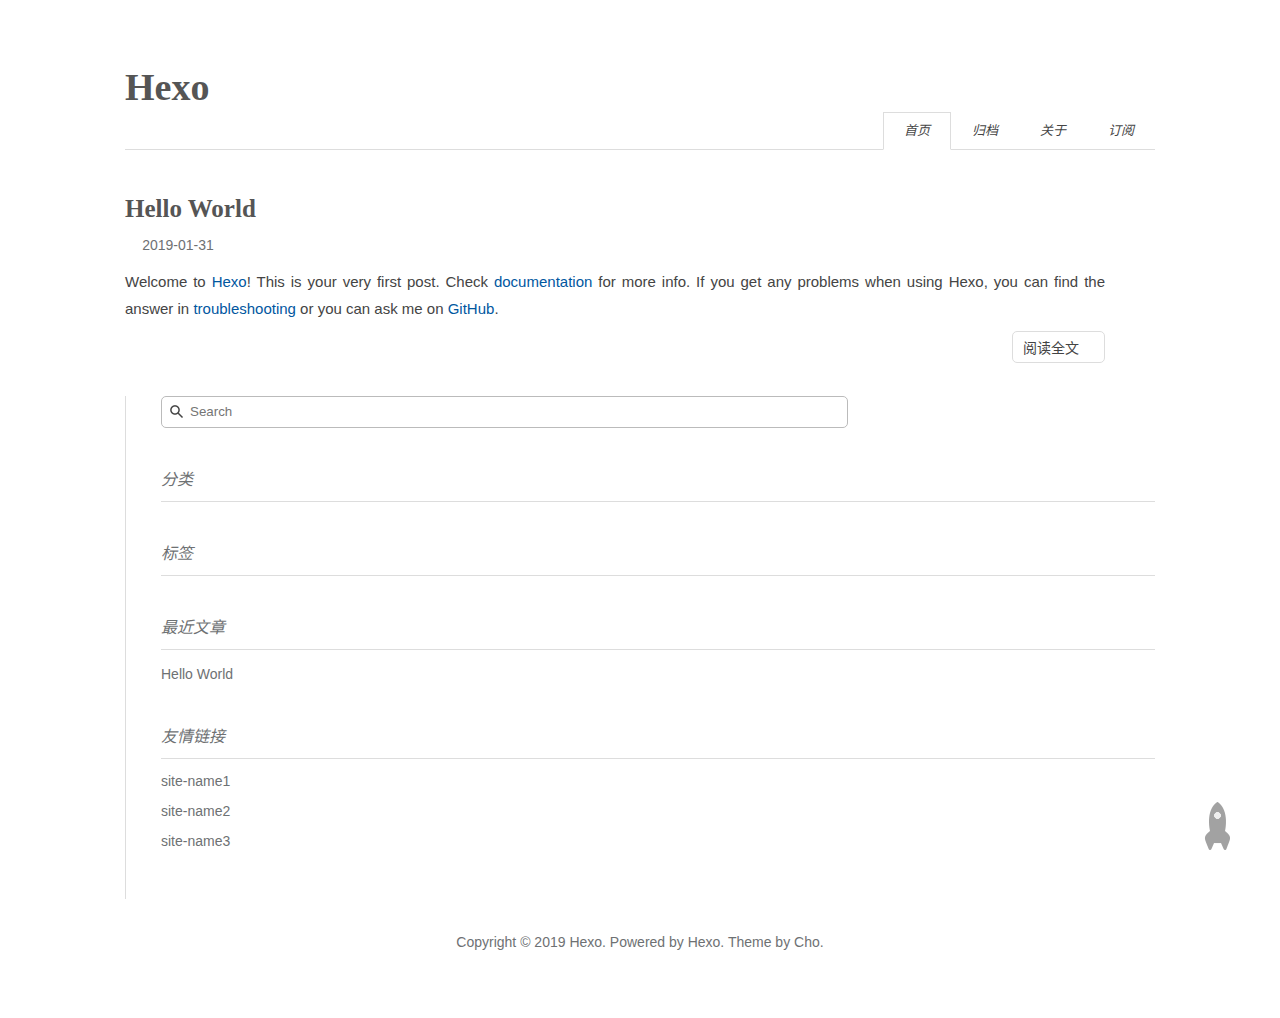
==== commit c9680b0c: "Site updated: 2019-02-01 02:21:36" ====
--- a/index.html
+++ b/index.html
@@ -1,677 +1 @@
-<!DOCTYPE html>
-
-
-
-
-
-
-
-
-
-
-
-
-  
-
-
-<html class="theme-next pisces use-motion" lang="zh-CN">
-<head><meta name="generator" content="Hexo 3.8.0">
-  <meta charset="UTF-8">
-<meta http-equiv="X-UA-Compatible" content="IE=edge">
-<meta name="viewport" content="width=device-width, initial-scale=1, maximum-scale=2">
-<meta name="theme-color" content="#222">
-
-
-
-
-
-
-
-
-
-
-
-
-
-
-
-
-
-
-
-
-
-
-
-
-
-
-<link rel="stylesheet" href="/lib/font-awesome/css/font-awesome.min.css?v=4.6.2">
-
-<link rel="stylesheet" href="/css/main.css?v=6.7.0">
-
-
-  <link rel="apple-touch-icon" sizes="180x180" href="/images/apple-touch-icon-next.png?v=6.7.0">
-
-
-  <link rel="icon" type="image/png" sizes="32x32" href="/images/favicon-32x32-next.png?v=6.7.0">
-
-
-  <link rel="icon" type="image/png" sizes="16x16" href="/images/favicon-16x16-next.png?v=6.7.0">
-
-
-  <link rel="mask-icon" href="/images/logo.svg?v=6.7.0" color="#222">
-
-
-
-
-
-
-
-<script id="hexo.configurations">
-  var NexT = window.NexT || {};
-  var CONFIG = {
-    root: '/',
-    scheme: 'Pisces',
-    version: '6.7.0',
-    sidebar: {"position":"left","display":"post","offset":12,"b2t":false,"scrollpercent":false,"onmobile":false},
-    fancybox: false,
-    fastclick: false,
-    lazyload: false,
-    tabs: true,
-    motion: {"enable":true,"async":false,"transition":{"post_block":"fadeIn","post_header":"slideDownIn","post_body":"slideDownIn","coll_header":"slideLeftIn","sidebar":"slideUpIn"}},
-    algolia: {
-      applicationID: '',
-      apiKey: '',
-      indexName: '',
-      hits: {"per_page":10},
-      labels: {"input_placeholder":"Search for Posts","hits_empty":"We didn't find any results for the search: ${query}","hits_stats":"${hits} results found in ${time} ms"}
-    }
-  };
-</script>
-
-
-  
-
-
-
-
-  <meta property="og:type" content="website">
-<meta property="og:title" content="Hexo">
-<meta property="og:url" content="http://yoursite.com/index.html">
-<meta property="og:site_name" content="Hexo">
-<meta property="og:locale" content="zh-CN">
-<meta name="twitter:card" content="summary">
-<meta name="twitter:title" content="Hexo">
-
-
-
-
-
-
-  <link rel="canonical" href="http://yoursite.com/">
-
-
-
-<script id="page.configurations">
-  CONFIG.page = {
-    sidebar: "",
-  };
-</script>
-
-  <title>Hexo</title>
-  
-
-
-
-
-
-
-
-
-
-
-
-
-  <noscript>
-  <style>
-  .use-motion .motion-element,
-  .use-motion .brand,
-  .use-motion .menu-item,
-  .sidebar-inner,
-  .use-motion .post-block,
-  .use-motion .pagination,
-  .use-motion .comments,
-  .use-motion .post-header,
-  .use-motion .post-body,
-  .use-motion .collection-title { opacity: initial; }
-
-  .use-motion .logo,
-  .use-motion .site-title,
-  .use-motion .site-subtitle {
-    opacity: initial;
-    top: initial;
-  }
-
-  .use-motion .logo-line-before i { left: initial; }
-  .use-motion .logo-line-after i { right: initial; }
-  </style>
-</noscript>
-
-</head>
-
-<body itemscope="" itemtype="http://schema.org/WebPage" lang="zh-CN">
-
-  
-  
-    
-  
-
-  <div class="container sidebar-position-left 
-  page-home">
-    <div class="headband"></div>
-
-    <header id="header" class="header" itemscope="" itemtype="http://schema.org/WPHeader">
-      <div class="header-inner"><div class="site-brand-wrapper">
-  <div class="site-meta">
-    
-
-    <div class="custom-logo-site-title">
-      <a href="/" class="brand" rel="start">
-        <span class="logo-line-before"><i></i></span>
-        <span class="site-title">Hexo</span>
-        <span class="logo-line-after"><i></i></span>
-      </a>
-    </div>
-    
-    
-  </div>
-
-  <div class="site-nav-toggle">
-    <button aria-label="切换导航栏">
-      <span class="btn-bar"></span>
-      <span class="btn-bar"></span>
-      <span class="btn-bar"></span>
-    </button>
-  </div>
-</div>
-
-
-
-<nav class="site-nav">
-  
-    <ul id="menu" class="menu">
-      
-        
-        
-        
-          
-          <li class="menu-item menu-item-home menu-item-active">
-
-    
-    
-    
-      
-    
-
-    
-
-    <a href="/" rel="section"><i class="menu-item-icon fa fa-fw fa-home"></i> <br>首页</a>
-
-  </li>
-        
-        
-        
-          
-          <li class="menu-item menu-item-archives">
-
-    
-    
-    
-      
-    
-
-    
-
-    <a href="/archives/" rel="section"><i class="menu-item-icon fa fa-fw fa-archive"></i> <br>归档</a>
-
-  </li>
-
-      
-      
-    </ul>
-  
-
-  
-
-  
-</nav>
-
-
-
-  
-
-
-
-</div>
-    </header>
-
-    
-
-
-    <main id="main" class="main">
-      <div class="main-inner">
-        <div class="content-wrap">
-          
-            
-
-          
-          <div id="content" class="content">
-            
-  <section id="posts" class="posts-expand">
-    
-      
-
-  
-
-  
-  
-  
-
-  
-
-  <article class="post post-type-normal" itemscope="" itemtype="http://schema.org/Article">
-  
-  
-  
-  <div class="post-block">
-    <link itemprop="mainEntityOfPage" href="http://yoursite.com/2019/01/31/hello-world/">
-
-    <span hidden itemprop="author" itemscope="" itemtype="http://schema.org/Person">
-      <meta itemprop="name" content="ZHAI Fangzhou">
-      <meta itemprop="description" content="">
-      <meta itemprop="image" content="/images/avatar.gif">
-    </span>
-
-    <span hidden itemprop="publisher" itemscope="" itemtype="http://schema.org/Organization">
-      <meta itemprop="name" content="Hexo">
-    </span>
-
-    
-      <header class="post-header">
-
-        
-        
-          <h1 class="post-title" itemprop="name headline">
-                
-                
-                <a href="/2019/01/31/hello-world/" class="post-title-link" itemprop="url">Hello World</a>
-              
-            
-          </h1>
-        
-
-        <div class="post-meta">
-          <span class="post-time">
-
-            
-            
-            
-
-            
-              <span class="post-meta-item-icon">
-                <i class="fa fa-calendar-o"></i>
-              </span>
-              
-                <span class="post-meta-item-text">发表于</span>
-              
-
-              
-                
-              
-
-              <time title="创建时间：2019-01-31 03:17:20" itemprop="dateCreated datePublished" datetime="2019-01-31T03:17:20+09:00">2019-01-31</time>
-            
-
-            
-          </span>
-
-          
-
-          
-            
-          
-
-          
-          
-
-          
-
-          
-
-          
-
-        </div>
-      </header>
-    
-
-    
-    
-    
-    <div class="post-body" itemprop="articleBody">
-
-      
-      
-
-      
-        
-          
-            <p>Welcome to <a href="https://hexo.io/" target="_blank" rel="noopener">Hexo</a>! This is your very first post. Check <a href="https://hexo.io/docs/" target="_blank" rel="noopener">documentation</a> for more info. If you get any problems when using Hexo, you can find the answer in <a href="https://hexo.io/docs/troubleshooting.html" target="_blank" rel="noopener">troubleshooting</a> or you can ask me on <a href="https://github.com/hexojs/hexo/issues" target="_blank" rel="noopener">GitHub</a>.</p>
-<h2 id="Quick-Start"><a href="#Quick-Start" class="headerlink" title="Quick Start"></a>Quick Start</h2><h3 id="Create-a-new-post"><a href="#Create-a-new-post" class="headerlink" title="Create a new post"></a>Create a new post</h3><figure class="highlight bash"><table><tr><td class="gutter"><pre><span class="line">1</span><br></pre></td><td class="code"><pre><span class="line">$ hexo new <span class="string">"My New Post"</span></span><br></pre></td></tr></table></figure>
-<p>More info: <a href="https://hexo.io/docs/writing.html" target="_blank" rel="noopener">Writing</a></p>
-<h3 id="Run-server"><a href="#Run-server" class="headerlink" title="Run server"></a>Run server</h3><figure class="highlight bash"><table><tr><td class="gutter"><pre><span class="line">1</span><br></pre></td><td class="code"><pre><span class="line">$ hexo server</span><br></pre></td></tr></table></figure>
-<p>More info: <a href="https://hexo.io/docs/server.html" target="_blank" rel="noopener">Server</a></p>
-<h3 id="Generate-static-files"><a href="#Generate-static-files" class="headerlink" title="Generate static files"></a>Generate static files</h3><figure class="highlight bash"><table><tr><td class="gutter"><pre><span class="line">1</span><br></pre></td><td class="code"><pre><span class="line">$ hexo generate</span><br></pre></td></tr></table></figure>
-<p>More info: <a href="https://hexo.io/docs/generating.html" target="_blank" rel="noopener">Generating</a></p>
-<h3 id="Deploy-to-remote-sites"><a href="#Deploy-to-remote-sites" class="headerlink" title="Deploy to remote sites"></a>Deploy to remote sites</h3><figure class="highlight bash"><table><tr><td class="gutter"><pre><span class="line">1</span><br></pre></td><td class="code"><pre><span class="line">$ hexo deploy</span><br></pre></td></tr></table></figure>
-<p>More info: <a href="https://hexo.io/docs/deployment.html" target="_blank" rel="noopener">Deployment</a></p>
-
-          
-        
-      
-    </div>
-
-    
-
-    
-    
-    
-
-    
-
-    
-      
-    
-    
-
-    
-
-    <footer class="post-footer">
-      
-
-      
-
-      
-
-      
-      
-        <div class="post-eof"></div>
-      
-    </footer>
-  </div>
-  
-  
-  
-  </article>
-
-
-    
-  </section>
-
-  
-
-
-          </div>
-          
-
-        </div>
-        
-          
-  
-  <div class="sidebar-toggle">
-    <div class="sidebar-toggle-line-wrap">
-      <span class="sidebar-toggle-line sidebar-toggle-line-first"></span>
-      <span class="sidebar-toggle-line sidebar-toggle-line-middle"></span>
-      <span class="sidebar-toggle-line sidebar-toggle-line-last"></span>
-    </div>
-  </div>
-
-  <aside id="sidebar" class="sidebar">
-    
-    <div class="sidebar-inner">
-
-      
-
-      
-
-      <div class="site-overview-wrap sidebar-panel sidebar-panel-active">
-        <div class="site-overview">
-          <div class="site-author motion-element" itemprop="author" itemscope="" itemtype="http://schema.org/Person">
-            
-              <p class="site-author-name" itemprop="name">ZHAI Fangzhou</p>
-              <p class="site-description motion-element" itemprop="description"></p>
-          </div>
-
-          
-            <nav class="site-state motion-element">
-              
-                <div class="site-state-item site-state-posts">
-                
-                  <a href="/archives/">
-                
-                    <span class="site-state-item-count">1</span>
-                    <span class="site-state-item-name">日志</span>
-                  </a>
-                </div>
-              
-
-              
-
-              
-            </nav>
-          
-
-          
-
-          
-
-          
-
-          
-          
-
-          
-            
-          
-          
-
-        </div>
-      </div>
-
-      
-
-      
-
-    </div>
-  </aside>
-
-
-        
-      </div>
-    </main>
-
-    <footer id="footer" class="footer">
-      <div class="footer-inner">
-        <div class="copyright">&copy; <span itemprop="copyrightYear">2019</span>
-  <span class="with-love" id="animate">
-    <i class="fa fa-user"></i>
-  </span>
-  <span class="author" itemprop="copyrightHolder">ZHAI Fangzhou</span>
-
-  
-
-  
-</div>
-
-
-  <div class="powered-by">由 <a href="https://hexo.io" class="theme-link" rel="noopener" target="_blank">Hexo</a> 强力驱动 v3.8.0</div>
-
-
-
-  <span class="post-meta-divider">|</span>
-
-
-
-  <div class="theme-info">主题 – <a href="https://theme-next.org" class="theme-link" rel="noopener" target="_blank">NexT.Pisces</a> v6.7.0</div>
-
-
-
-
-        
-
-
-
-
-
-
-
-
-        
-      </div>
-    </footer>
-
-    
-      <div class="back-to-top">
-        <i class="fa fa-arrow-up"></i>
-        
-      </div>
-    
-
-    
-
-    
-
-    
-  </div>
-
-  
-
-<script>
-  if (Object.prototype.toString.call(window.Promise) !== '[object Function]') {
-    window.Promise = null;
-  }
-</script>
-
-
-
-
-
-
-
-
-
-
-
-
-
-
-
-
-
-
-
-
-
-
-
-
-
-
-  
-  <script src="/lib/jquery/index.js?v=2.1.3"></script>
-
-  
-  <script src="/lib/velocity/velocity.min.js?v=1.2.1"></script>
-
-  
-  <script src="/lib/velocity/velocity.ui.min.js?v=1.2.1"></script>
-
-
-  
-
-
-  <script src="/js/src/utils.js?v=6.7.0"></script>
-
-  <script src="/js/src/motion.js?v=6.7.0"></script>
-
-
-
-  
-  
-
-
-  <script src="/js/src/affix.js?v=6.7.0"></script>
-
-  <script src="/js/src/schemes/pisces.js?v=6.7.0"></script>
-
-
-
-  
-
-  
-
-
-  <script src="/js/src/bootstrap.js?v=6.7.0"></script>
-
-
-
-  
-
-
-
-  
-
-
-
-
-
-
-
-
-
-
-
-  
-
-
-
-
-
-  
-
-  
-
-  
-
-  
-
-  
-
-  
-
-  
-
-  
-
-  
-
-  
-
-  
-
-  
-
-  
-
-</body>
-</html>
+<!DOCTYPE html><html lang="zh-CN"><head><meta name="generator" content="Hexo 3.8.0"><meta http-equiv="content-type" content="text/html; charset=utf-8"><meta content="width=device-width, initial-scale=1.0, maximum-scale=1.0, user-scalable=0" name="viewport"><meta content="yes" name="apple-mobile-web-app-capable"><meta content="black-translucent" name="apple-mobile-web-app-status-bar-style"><meta content="telephone=no" name="format-detection"><meta name="description"><title>Hexo</title><link rel="stylesheet" type="text/css" href="/css/style.css?v=0.0.0"><link rel="stylesheet" type="text/css" href="//lib.baomitu.com/normalize/8.0.1/normalize.min.css"><link rel="stylesheet" type="text/css" href="//lib.baomitu.com/pure/1.0.0/pure-min.css"><link rel="stylesheet" type="text/css" href="//lib.baomitu.com/pure/1.0.0/grids-responsive-min.css"><link rel="stylesheet" href="//lib.baomitu.com/font-awesome/4.7.0/css/font-awesome.min.css"><script type="text/javascript" src="//lib.baomitu.com/jquery/3.3.1/jquery.min.js"></script><link rel="icon" mask="" sizes="any" href="/favicon.ico"><link rel="Shortcut Icon" type="image/x-icon" href="/favicon.ico"><link rel="apple-touch-icon" href="/apple-touch-icon.png"><link rel="apple-touch-icon-precomposed" href="/apple-touch-icon.png"></head><body><div class="body_container"><div id="header"><div class="site-name"><h1 class="hidden">Hexo</h1><a id="logo" href="/.">Hexo</a><p class="description"></p></div><div id="nav-menu"><a class="current" href="/."><i class="fa fa-home"> 首页</i></a><a href="/archives/"><i class="fa fa-archive"> 归档</i></a><a href="/about/"><i class="fa fa-user"> 关于</i></a><a href="/atom.xml"><i class="fa fa-rss"> 订阅</i></a></div></div><div class="pure-g" id="layout"><div class="pure-u-1 pure-u-md-3-4"><div class="content_container"><div class="post"><h1 class="post-title"><a href="/2019/01/31/hello-world/">Hello World</a></h1><div class="post-meta">2019-01-31</div><div class="post-content"><p>Welcome to <a href="https://hexo.io/" target="_blank" rel="noopener">Hexo</a>! This is your very first post. Check <a href="https://hexo.io/docs/" target="_blank" rel="noopener">documentation</a> for more info. If you get any problems when using Hexo, you can find the answer in <a href="https://hexo.io/docs/troubleshooting.html" target="_blank" rel="noopener">troubleshooting</a> or you can ask me on <a href="https://github.com/hexojs/hexo/issues" target="_blank" rel="noopener">GitHub</a>.</p></div><p class="readmore"><a href="/2019/01/31/hello-world/">阅读全文</a></p></div></div></div><div class="pure-u-1-4 hidden_mid_and_down"><div id="sidebar"><div class="widget"><form class="search-form" action="//www.google.com/search" method="get" accept-charset="utf-8" target="_blank"><input type="text" name="q" maxlength="20" placeholder="Search"><input type="hidden" name="sitesearch" value="http://yoursite.com"></form></div><div class="widget"><div class="widget-title"><i class="fa fa-folder-o"> 分类</i></div></div><div class="widget"><div class="widget-title"><i class="fa fa-star-o"> 标签</i></div><div class="tagcloud"></div></div><div class="widget"><div class="widget-title"><i class="fa fa-file-o"> 最近文章</i></div><ul class="post-list"><li class="post-list-item"><a class="post-list-link" href="/2019/01/31/hello-world/">Hello World</a></li></ul></div><div class="widget"><div class="widget-title"><i class="fa fa-external-link"> 友情链接</i></div><ul></ul><a href="http://www.example1.com/" title="site-name1" target="_blank">site-name1</a><ul></ul><a href="http://www.example2.com/" title="site-name2" target="_blank">site-name2</a><ul></ul><a href="http://www.example3.com/" title="site-name3" target="_blank">site-name3</a></div></div></div><div class="pure-u-1 pure-u-md-3-4"><div id="footer">Copyright © 2019 <a href="/." rel="nofollow">Hexo.</a> Powered by<a rel="nofollow" target="_blank" href="https://hexo.io"> Hexo.</a><a rel="nofollow" target="_blank" href="https://github.com/tufu9441/maupassant-hexo"> Theme</a> by<a rel="nofollow" target="_blank" href="https://github.com/pagecho"> Cho.</a></div></div></div><a class="show" id="rocket" href="#top"></a><script type="text/javascript" src="/js/totop.js?v=0.0.0" async></script><script type="text/javascript" src="//lib.baomitu.com/fancybox/3.5.2/jquery.fancybox.min.js" async></script><script type="text/javascript" src="/js/fancybox.js?v=0.0.0" async></script><link rel="stylesheet" type="text/css" href="//lib.baomitu.com/fancybox/3.5.2/jquery.fancybox.min.css"><script type="text/javascript" src="/js/codeblock-resizer.js?v=0.0.0"></script><script type="text/javascript" src="/js/smartresize.js?v=0.0.0"></script></div></body></html>--- a/css/style.css
+++ b/css/style.css
@@ -0,0 +1,1466 @@
+/**
+ *
+ * @package Maupassant
+ * @author cho
+ * @version 2.0
+ * @link http://chopstack.com
+ */
+/*
+pure css setting
+When setting the primary font stack, apply it to the Pure grid units along
+with `html`, `button`, `input`, `select`, and `textarea`. Pure Grids use
+specific font stacks to ensure the greatest OS/browser compatibility.
+*/
+html, button, input, select, textarea,
+.MJXc-TeX-unknown-R,
+.pure-g [class*="pure-u"] {
+  /* Set your content font stack here: */
+  font-family: "PingFangSC-Regular", Helvetica, "Helvetica Neue", "Segoe UI", "Hiragino Sans GB", "Source Han Sans CN", "Microsoft YaHei", "STHeiti", "WenQuanYi Micro Hei", sans-serif !important; }
+
+body {
+  background-color: #FFF;
+  color: #444;
+  font-family: "TIBch", "Classic Grotesque W01", "Helvetica Neue", Arial, "Hiragino Sans GB", "STHeiti", "Microsoft YaHei", "WenQuanYi Micro Hei", SimSun, sans-serif;
+  -webkit-font-smoothing: antialiased;
+  -moz-osx-font-smoothing: grayscale;
+  font-size: 14px; }
+
+.body_container {
+  padding: 0 60px;
+  max-width: 1150px;
+  margin: 0 auto; }
+
+.content_container {
+  padding-right: 50px;
+  padding-top: 20px; }
+
+a, button.submit {
+  color: #6E7173;
+  text-decoration: none;
+  -webkit-transition: all .1s ease-in;
+  -moz-transition: all .1s ease-in;
+  -o-transition: all .1s ease-in;
+  transition: all .1s ease-in; }
+
+a:hover, a:active {
+  color: #444; }
+
+a:focus {
+  outline: auto; }
+
+.clear {
+  clear: both; }
+
+div {
+  box-sizing: border-box; }
+
+#header {
+  padding: 58px 0 0;
+  text-align: left;
+  border-bottom: 1px solid #ddd;
+  position: relative; }
+  #header .site-name {
+    margin-bottom: 40px; }
+    #header .site-name h1 {
+      padding: 0;
+      margin: 0;
+      height: 0;
+      overflow: hidden; }
+    #header .site-name #logo {
+      font: bold 38px/1.12 "Times New Roman", Georgia, Times, sans-serif;
+      color: #555; }
+      #header .site-name #logo span, #header .site-name #logo:hover {
+        color: #777; }
+    #header .site-name .description {
+      margin: .2em 0 0;
+      color: #999; }
+  #header #nav-menu {
+    margin: 10px 0 -1px;
+    padding: 0;
+    position: absolute;
+    right: 0;
+    bottom: 0; }
+    #header #nav-menu a {
+      display: inline-block;
+      padding: 3px 20px 3px;
+      line-height: 30px;
+      color: #444;
+      font-size: 13px;
+      border: 1px solid transparent; }
+      #header #nav-menu a:hover {
+        border-bottom-color: #444; }
+      #header #nav-menu a.current {
+        border: 1px solid #ddd;
+        border-bottom-color: #fff; }
+
+#sidebar {
+  border-left: 1px solid #ddd;
+  padding-left: 35px;
+  margin-top: 40px;
+  padding-bottom: 20px;
+  word-wrap: break-word; }
+  #sidebar .widget {
+    margin-bottom: 30px; }
+    #sidebar .widget .widget-title {
+      color: #6E7173;
+      line-height: 2.7;
+      margin-top: 0;
+      font-size: 16px;
+      border-bottom: 1px solid #ddd;
+      display: block;
+      font-weight: normal; }
+    #sidebar .widget .comments-title {
+      color: #6E7173;
+      line-height: 2.7;
+      margin-top: 0;
+      font-size: 16px;
+      border-bottom: 0px solid #ddd;
+      display: block;
+      font-weight: normal; }
+    #sidebar .widget .tagcloud {
+      margin-top: 10px; }
+      #sidebar .widget .tagcloud a {
+        line-height: 1.5;
+        padding: 5px; }
+    #sidebar .widget ul {
+      list-style: none;
+      padding: 0; }
+      #sidebar .widget ul li {
+        margin: 5px 0;
+        line-height: 1.5; }
+    #sidebar .widget .category-list-count {
+      padding-left: 5px;
+      color: #6E7173; }
+    #sidebar .widget .category-list-count::before {
+      content: "("; }
+    #sidebar .widget .category-list-count::after {
+      content: ")"; }
+    #sidebar .widget .search-form {
+      position: relative;
+      overflow: hidden; }
+      #sidebar .widget .search-form input {
+        background: #fff 8px 8px no-repeat url([data-uri]%2BR8AAAACXBIWXMAAAsTAAALEwEAmpwYAAAAIGNIUk0AAG11AABzoAAA%2FN0AAINkAABw6AAA7GgAADA%2BAAAQkOTsmeoAAAESSURBVHjajNCxS9VRGMbxz71E4OwgoXPQxVEpXCI47%2BZqGP0LCoJO7UVD3QZzb3SwcHB7F3Uw3Zpd%2FAPCcJKG7Dj4u%2FK7Pwp94HDg5Xyf5z1Pr9YKImKANTzFXxzjU2ae6qhXaxURr%2FAFl9hHDy%2FwEK8z89sYVEp5gh84wMvMvGiSJ%2FEV85jNzLMR1McqfmN5BEBmnmMJFSvtpH7jdJiZv7q7Z%2BZPfMdcF6rN%2FT%2F1m2LGBkd4HhFT3dcRMY2FpskxaLNpayciHrWAGeziD7b%2BVfkithuTk8bkGa4wgWFmbrSTZOYeBvjc%2BucQj%2FEe6xHx4Taq1nrnKaW8K6XUUsrHWuvNevdRRLzFGwzvDbXAB9cDAHvhedDruuxSAAAAAElFTkSuQmCC);
+        padding: 7px 11px 7px 28px;
+        line-height: 16px;
+        border: 1px solid #bbb;
+        width: 65%;
+        -webkit-border-radius: 5px;
+        -moz-border-radius: 5px;
+        -ms-border-radius: 5px;
+        -o-border-radius: 5px;
+        border-radius: 5px;
+        -webkit-box-shadow: none;
+        -moz-box-shadow: none;
+        box-shadow: none; }
+
+/* title for search result or tagged posts*/
+.label-title {
+  margin-top: 1.1em;
+  font-size: 20px;
+  font-weight: normal;
+  color: #888; }
+
+.post {
+  padding: 25px 0 15px; }
+  .post .post-title {
+    margin: 0;
+    color: #555;
+    text-align: left;
+    font: bold 25px/1.1 "ff-tisa-web-pro", Cambria, "Times New Roman", Georgia, Times, sans-serif; }
+    .post .post-title a {
+      color: #555; }
+  .post .post-meta {
+    padding: 0;
+    margin: 15px 0 0;
+    color: #6E7173;
+    float: left;
+    display: inline;
+    text-indent: .15em; }
+    .post .post-meta:before {
+      font-family: "FontAwesome";
+      content: "\f073";
+      padding-right: 0.3em; }
+    .post .post-meta .category:before {
+      font-family: "FontAwesome";
+      content: "\f07c";
+      padding-right: 0.3em; }
+    .post .post-meta #busuanzi_value_page_pv:before {
+      font-family: "FontAwesome";
+      content: "\f024";
+      padding-right: 0.3em; }
+  .post .ds-thread-count {
+    padding: 0;
+    margin: 15px 0 0;
+    color: #6E7173;
+    float: right;
+    display: inline;
+    text-indent: .15em; }
+    .post .ds-thread-count:before {
+      font-family: "FontAwesome";
+      content: "\f0e5";
+      padding-right: 0.3em; }
+    .post .ds-thread-count:hover {
+      color: #444; }
+  .post .disqus-comment-count {
+    padding: 0;
+    margin: 15px 0 0;
+    color: #6E7173;
+    float: right;
+    display: inline;
+    text-indent: .15em; }
+    .post .disqus-comment-count:before {
+      font-family: "FontAwesome";
+      content: "\f0e5";
+      padding-right: 0.3em; }
+    .post .disqus-comment-count:hover {
+      color: #444; }
+  .post .post-content {
+    clear: left;
+    font-size: 15px;
+    line-height: 1.77;
+    color: #444;
+    padding-top: 15px;
+    text-align: justify;
+    text-justify: distribute;
+    word-break: normal; }
+    .post .post-content h2 {
+      margin: 1.4em 0 1.1em;
+      border-bottom: 1px solid #eee;
+      overflow: hidden; }
+    .post .post-content h3 {
+      margin: 1.4em 0 1.1em; }
+    .post .post-content pre code {
+      padding: 0 2em; }
+    .post .post-content p {
+      margin: 0 0 1.234em; }
+      .post .post-content p code {
+        display: inline-block;
+        margin: 0 5px;
+        padding: 0 5px;
+        background: #f7f8f8;
+        font-family: Menlo, Consolas, monospace !important; }
+      .post .post-content p a {
+        color: #01579f;
+        padding-bottom: 2px;
+        word-break: normal; }
+        .post .post-content p a:hover {
+          text-decoration: underline; }
+    .post .post-content .caption {
+      color: #444;
+      display: block;
+      font-size: 0.9em;
+      margin-top: 0.1em;
+      position: relative;
+      text-align: center; }
+    .post .post-content hr {
+      margin: 2.4em auto;
+      border: none;
+      border-top: 1px solid #eee;
+      position: relative; }
+    .post .post-content img {
+      max-width: 100%;
+      padding: 0.5em 0;
+      margin: auto;
+      display: block; }
+    .post .post-content ul, .post .post-content ol {
+      border-radius: 3px;
+      margin: 1em 0; }
+      .post .post-content ul ul, .post .post-content ol ul {
+        margin: 0; }
+      .post .post-content ul code, .post .post-content ol code {
+        display: inline-block;
+        margin: 0 5px;
+        padding: 0px 5px;
+        background: #f7f8f8;
+        font-family: Menlo, Consolas, monospace !important; }
+      .post .post-content ul a, .post .post-content ol a {
+        color: #01579f;
+        padding-bottom: 2px;
+        word-break: normal; }
+        .post .post-content ul a:hover, .post .post-content ol a:hover {
+          text-decoration: underline; }
+  .post .tags {
+    padding-bottom: 1em; }
+    .post .tags a {
+      margin-right: .5em; }
+      .post .tags a:before {
+        font-family: "FontAwesome";
+        content: "\f0c6";
+        padding-right: 0.3em; }
+
+.page-navigator {
+  border-top: 1px solid #ddd;
+  list-style: none;
+  margin-top: 25px;
+  padding: 25px 0 0;
+  font-size: 14px;
+  text-align: center; }
+  .page-navigator .page-number {
+    display: inline-block;
+    margin: 0 5px 5px 0; }
+  .page-navigator a, .page-navigator span {
+    display: inline-block;
+    height: 25px;
+    line-height: 25px;
+    padding: 5px 9px;
+    border: 1px solid #DDD;
+    text-align: center; }
+    .page-navigator a:hover, .page-navigator span:hover {
+      background: #F8F8F8;
+      border-bottom-color: #D26911; }
+    .page-navigator a.prev, .page-navigator span.prev {
+      float: left; }
+      .page-navigator a.prev:before, .page-navigator span.prev:before {
+        font-family: "FontAwesome";
+        content: "\f100";
+        padding-right: 0.3em; }
+    .page-navigator a.next, .page-navigator span.next {
+      float: right; }
+      .page-navigator a.next:after, .page-navigator span.next:after {
+        font-family: "FontAwesome";
+        content: "\f101";
+        padding-left: 0.3em; }
+  .page-navigator .current {
+    background: #F8F8F8;
+    border-bottom-color: #D26911; }
+  .page-navigator .space {
+    border: none;
+    padding: 5px 5px; }
+
+#footer {
+  padding: .8em 0 3.6em;
+  margin-top: 1em;
+  line-height: 2.5;
+  color: #6E7173;
+  text-align: center; }
+  #footer span {
+    font-size: .9em; }
+
+/* for archive page starts*/
+.post-archive {
+  font-size: 15px;
+  line-height: 2;
+  padding-bottom: .8em; }
+  .post-archive h2 {
+    margin: 0;
+    font: bold 25px / 1.1 "ff-tisa-web-pro", Cambria, "Times New Roman", Georgia, Times, sans-serif; }
+  .post-archive .date {
+    padding-right: .7em; }
+
+/* for archive page ends*/
+/* middle*/
+@media print, screen and (max-width: 48em) {
+  .body_container {
+    padding: 0 30px; }
+  .content_container {
+    padding-right: 15px; }
+  .hidden_mid_and_down {
+    display: none !important; }
+  #sidebar {
+    border-left-width: 0px; }
+  #header .site-name {
+    margin-bottom: 20px;
+    text-align: center; }
+  #header #nav-menu {
+    position: relative;
+    text-align: center; }
+    #header #nav-menu a {
+      padding: 0 15px;
+      line-height: 27px;
+      height: 27px;
+      font-size: 13px; } }
+
+/* small*/
+@media print, screen and (max-width: 35.5em) {
+  .body_container {
+    padding: 0 20px; }
+  .content_container {
+    padding-right: 0; } }
+
+blockquote, .stressed {
+  -moz-box-sizing: border-box;
+  box-sizing: border-box;
+  margin: 2.5em 0;
+  padding: 0 0 0 50px;
+  color: #555;
+  border-left: none; }
+
+blockquote::before, .stressed-quote::before {
+  content: "\201C";
+  display: block;
+  font-family: times;
+  font-style: normal;
+  font-size: 48px;
+  color: #444;
+  font-weight: bold;
+  line-height: 30px;
+  margin-left: -50px;
+  position: absolute; }
+
+strong, b, em {
+  font-weight: bold; }
+
+pre {
+  margin: 2em 0; }
+
+.hidden1 {
+  display: none; }
+
+/* back-to-top rocket*/
+@media print, screen and (min-width: 48em) {
+  #rocket {
+    position: fixed;
+    right: 50px;
+    bottom: 50px;
+    display: block;
+    visibility: hidden;
+    width: 26px;
+    height: 48px;
+    background: url("[data-uri]") no-repeat 50% 0;
+    opacity: 0;
+    -webkit-transition: visibility 0.6s cubic-bezier(0.6, 0.04, 0.98, 0.335), opacity 0.6s cubic-bezier(0.6, 0.04, 0.98, 0.335), -webkit-transform 0.6s cubic-bezier(0.6, 0.04, 0.98, 0.335);
+    -moz-transition: visibility 0.6s cubic-bezier(0.6, 0.04, 0.98, 0.335), opacity 0.6s cubic-bezier(0.6, 0.04, 0.98, 0.335), -moz-transform 0.6s cubic-bezier(0.6, 0.04, 0.98, 0.335);
+    transition: visibility 0.6s cubic-bezier(0.6, 0.04, 0.98, 0.335), opacity 0.6s cubic-bezier(0.6, 0.04, 0.98, 0.335), transform 0.6s cubic-bezier(0.6, 0.04, 0.98, 0.335); }
+    #rocket i {
+      display: block;
+      margin-top: 48px;
+      height: 14px;
+      background: url("[data-uri]") no-repeat 50% -48px;
+      opacity: .5;
+      -webkit-transition: -webkit-transform .2s;
+      -moz-transition: -moz-transform .2s;
+      transition: transform .2s;
+      -webkit-transform-origin: 50% 0;
+      -moz-transform-origin: 50% 0;
+      transform-origin: 50% 0; }
+  #rocket:hover {
+    background-position: 50% -62px; }
+    #rocket:hover i {
+      background-position: 50% 100%;
+      -webkit-animation: flaming .7s infinite;
+      -moz-animation: flaming .7s infinite;
+      animation: flaming .7s infinite; }
+  #rocket.show {
+    visibility: visible;
+    opacity: 1; }
+  #rocket.launch {
+    background-position: 50% -62px;
+    opacity: 0;
+    -webkit-transform: translateY(-500px);
+    -moz-transform: translateY(-500px);
+    -ms-transform: translateY(-500px);
+    transform: translateY(-500px);
+    pointer-events: none; }
+    #rocket.launch i {
+      background-position: 50% 100%;
+      -webkit-transform: scale(1.4, 3.2);
+      -moz-transform: scale(1.4, 3.2);
+      transform: scale(1.4, 3.2); } }
+
+/* *******************************************************
+* Process timelime, (homepage)
+******************************************************* */
+#process {
+  padding: 80px 0;
+  background-color: #fff; }
+
+#process .col-md-2 i {
+  font-size: 50px;
+  position: relative;
+  top: 10px; }
+
+#process .timeline-centered {
+  position: relative;
+  margin-bottom: 30px; }
+
+#process .timeline-centered::before, #process .timeline-centered::after,
+#process .timeline-centered::before, #process .timeline-centered::after {
+  content: " ";
+  display: table; }
+
+#process .timeline-centered::after {
+  clear: both; }
+
+#process .timeline-centered::before {
+  content: '';
+  position: absolute;
+  display: block;
+  width: 4px;
+  background: #f5f5f6;
+  /*left: 50%;*/
+  top: 50px;
+  bottom: 50px;
+  margin-left: 10px; }
+
+#process .timeline-centered .timeline-entry {
+  position: relative;
+  /*width: 50%;
+    float: right;*/
+  margin-top: 5px;
+  margin-left: 20px;
+  margin-bottom: 10px;
+  clear: both; }
+
+#process .timeline-centered .timeline-entry::before,
+#process .timeline-centered .timeline-entry::after {
+  content: " ";
+  display: table; }
+
+#process .timeline-centered .timeline-entry::after {
+  clear: both; }
+
+#process .timeline-centered .timeline-entry.begin {
+  margin-bottom: 0; }
+
+#process .timeline-centered .timeline-entry.left-aligned {
+  float: left; }
+
+#process .timeline-centered .timeline-entry.left-aligned .timeline-entry-inner {
+  margin-left: 0;
+  margin-right: -18px; }
+
+#process .timeline-centered .timeline-entry.left-aligned .timeline-entry-inner .timeline-time {
+  left: auto;
+  right: -100px;
+  text-align: left; }
+
+#process span.number {
+  font-family: 'Georgia', serif, Helvetica, "Helvetica Neue", "Hiragino Sans GB", "Microsoft YaHei", "Source Han Sans CN", "WenQuanYi Micro Hei", Arial, sans-serif;
+  font-style: italic;
+  font-size: 20px;
+  line-height: 0;
+  color: #E7E7E5;
+  position: relative;
+  top: -4px; }
+
+#process .timeline-centered .timeline-entry.left-aligned .timeline-entry-inner .timeline-icon {
+  float: right; }
+
+#process .timeline-centered .timeline-entry.left-aligned .timeline-entry-inner .timeline-label {
+  margin-left: 0;
+  margin-right: 70px; }
+
+#process .timeline-centered .timeline-entry.left-aligned .timeline-entry-inner .timeline-label::after {
+  left: auto;
+  right: 0;
+  margin-left: 0;
+  margin-right: -9px;
+  -moz-transform: rotate(180deg);
+  -o-transform: rotate(180deg);
+  -webkit-transform: rotate(180deg);
+  -ms-transform: rotate(180deg);
+  transform: rotate(180deg); }
+
+.timeline-label p {
+  font-family: Helvetica, "Helvetica Neue", "Hiragino Sans GB", "Microsoft YaHei", "Source Han Sans CN", "WenQuanYi Micro Hei", Arial, sans-serif;
+  margin-bottom: 3px; }
+
+#process .timeline-centered .timeline-entry .timeline-entry-inner {
+  position: relative;
+  margin-left: -20px; }
+
+#process .timeline-centered .timeline-entry .timeline-entry-inner::before,
+#process .timeline-centered .timeline-entry .timeline-entry-inner::after {
+  content: " ";
+  display: table; }
+
+#process .timeline-centered .timeline-entry .timeline-entry-inner::after {
+  clear: both; }
+
+#process .timeline-centered .timeline-entry .timeline-entry-inner .timeline-time {
+  position: absolute;
+  left: -100px;
+  text-align: right;
+  padding: 10px;
+  -webkit-box-sizing: border-box;
+  -moz-box-sizing: border-box;
+  box-sizing: border-box; }
+
+#process .timeline-centered .timeline-entry .timeline-entry-inner .timeline-time > span {
+  display: block; }
+
+#process .timeline-centered .timeline-entry .timeline-entry-inner .timeline-time > span:first-child {
+  font-size: 15px;
+  font-weight: bold; }
+
+#process .timeline-centered .timeline-entry .timeline-entry-inner .timeline-time > span:last-child {
+  font-size: 12px; }
+
+#process .timeline-centered .timeline-entry .timeline-entry-inner .timeline-icon {
+  background: #fff;
+  color: #737881;
+  display: block;
+  width: 40px;
+  height: 40px;
+  -webkit-background-clip: padding-box;
+  -moz-background-clip: padding;
+  background-clip: padding-box;
+  -webkit-border-radius: 20px;
+  -moz-border-radius: 20px;
+  border-radius: 20px;
+  text-align: center;
+  border: 4px solid #F5F5F6;
+  line-height: 40px;
+  font-size: 15px;
+  float: left;
+  position: absolute;
+  top: 50%;
+  margin-top: -20px;
+  margin-left: -9px; }
+
+#process .timeline-centered .timeline-entry .timeline-entry-inner .timeline-icon.bg-primary {
+  background-color: #303641;
+  color: #fff; }
+
+#process .timeline-centered .timeline-entry .timeline-entry-inner .timeline-label {
+  position: relative;
+  background: #eee;
+  padding: 30px;
+  margin-left: 60px;
+  -webkit-background-clip: padding-box;
+  -moz-background-clip: padding;
+  background-clip: padding-box;
+  -webkit-border-radius: 3px;
+  -moz-border-radius: 3px;
+  border-radius: 3px; }
+
+#process .timeline-centered .timeline-entry .timeline-entry-inner .timeline-label::after {
+  content: '';
+  display: block;
+  position: absolute;
+  width: 0;
+  height: 0;
+  border-style: solid;
+  border-width: 9px 9px 9px 0;
+  border-color: transparent #eee transparent transparent;
+  left: 0;
+  top: 50%;
+  margin-top: -9px;
+  margin-left: -9px; }
+
+#process .line {
+  position: absolute;
+  display: block;
+  width: 4px;
+  background: #eee;
+  top: -3%;
+  right: -30px;
+  bottom: -3%; }
+
+#process .present,
+#process .born {
+  font-size: 14px;
+  font-family: 'Georgia', serif, Helvetica, "Helvetica Neue", "Hiragino Sans GB", "Microsoft YaHei", "Source Han Sans CN", "WenQuanYi Micro Hei", Arial, sans-serif;
+  font-style: italic;
+  color: #333;
+  padding: 10px;
+  background-color: #eee;
+  -webkit-border-radius: 3px;
+  -moz-border-radius: 3px;
+  border-radius: 3px; }
+
+#process .present::after,
+#process .born::after {
+  left: 100%;
+  top: 50%;
+  border: solid transparent;
+  content: " ";
+  height: 0;
+  width: 0;
+  position: absolute;
+  border-color: rgba(136, 183, 213, 0);
+  border-left-color: #eee;
+  border-width: 10px;
+  margin-top: -10px; }
+
+#process .present {
+  position: absolute;
+  top: -3%;
+  right: 0;
+  margin-top: -20px;
+  line-height: 100%; }
+
+#process .born {
+  position: absolute;
+  bottom: -3%;
+  right: 0;
+  margin-bottom: -20px;
+  line-height: 100%; }
+
+#process .dot_tp {
+  position: absolute;
+  top: -3%;
+  right: -35px;
+  background-color: transparent;
+  height: 15px;
+  width: 15px;
+  margin-top: -13px;
+  -webkit-border-radius: 50%;
+  -moz-border-radius: 50%;
+  border-radius: 50%;
+  border: 3px solid #eee; }
+
+#process .dot_bt {
+  position: absolute;
+  bottom: -3%;
+  right: -35px;
+  background-color: transparent;
+  height: 15px;
+  width: 15px;
+  margin-bottom: -13px;
+  -webkit-border-radius: 50%;
+  -moz-border-radius: 50%;
+  border-radius: 50%;
+  border: 3px solid #eee; }
+
+@media (max-width: 768px) {
+  #process .line {
+    right: 10px; }
+  #process .timeline-centered .timeline-entry .timeline-entry-inner .timeline-label {
+    margin-right: 30px;
+    margin-left: 45px;
+    padding: 20px; }
+  #process .timeline-centered .timeline-entry {
+    margin-right: 20px; }
+  #process .dot_tp,
+  #process .dot_bt {
+    right: 5px; }
+  #process .present,
+  #process .born {
+    right: 35px; } }
+
+/* read more*/
+.readmore a {
+  font-size: 14px;
+  color: #444;
+  margin: -10px 0;
+  padding: 5px 10px;
+  border: 1px solid #ddd;
+  border-radius: 5px;
+  float: right; }
+  .readmore a:after {
+    font-family: "FontAwesome";
+    content: "\f101";
+    padding-left: 0.3em; }
+  .readmore a:hover {
+    background: #F8F8F8;
+    border-bottom-color: #D26911; }
+
+/* syntax highlight*/
+figure.highlight,
+.codeblock {
+  background: #f7f8f8;
+  margin: 10px 0;
+  line-height: 1.1em;
+  color: #333;
+  padding-top: 15px;
+  overflow: hidden; }
+  figure.highlight table,
+  .codeblock table {
+    display: block;
+    width: 100%; }
+  figure.highlight pre,
+  figure.highlight .gutter,
+  figure.highlight .code,
+  figure.highlight .tag,
+  .codeblock pre,
+  .codeblock .gutter,
+  .codeblock .code,
+  .codeblock .tag {
+    background-color: inherit;
+    font-family: Menlo, Consolas, monospace;
+    border: none;
+    padding: 0;
+    margin: 0;
+    cursor: text; }
+  figure.highlight .gutter,
+  figure.highlight .code,
+  .codeblock .gutter,
+  .codeblock .code {
+    vertical-align: top; }
+  figure.highlight.plain .gutter,
+  .codeblock.plain .gutter {
+    display: none; }
+  figure.highlight figcaption,
+  .codeblock figcaption {
+    font-size: 13px;
+    padding: 0 15px 20px;
+    margin: 0;
+    background: #f7f8f8;
+    color: #999999; }
+    figure.highlight figcaption a,
+    .codeblock figcaption a {
+      float: right;
+      color: #01579f; }
+  figure.highlight .gutter,
+  .codeblock .gutter {
+    background: #f7f8f8;
+    border-right: 1px solid #e6e6e6;
+    padding: 0.3em 15px; }
+  figure.highlight .code,
+  .codeblock .code {
+    padding: 0.3em 15px 0.3em 1em;
+    width: 100%; }
+    figure.highlight .code pre,
+    .codeblock .code pre {
+      max-width: 700px;
+      overflow-x: auto;
+      overflow-y: hidden; }
+  figure.highlight .line,
+  .codeblock .line {
+    height: 1.3em;
+    font-size: 13px; }
+
+.gist .line,
+.gist .line-number {
+  font-family: Menlo, Consolas, monospace;
+  font-size: 1em;
+  margin: 0 0 5px 0; }
+
+.highlight .comment {
+  color: #969896; }
+
+.highlight .string {
+  color: #183691; }
+
+.highlight .keyword {
+  color: #a71d5d; }
+
+.highlight.apacheconf .code .common,
+.highlight.apacheconf .code .nomarkup,
+.highlight.apacheconf .code .attribute,
+.highlight.apacheconf .code .variable,
+.highlight.apacheconf .code .cbracket,
+.highlight.apacheconf .code .keyword {
+  color: #0086b3; }
+
+.highlight.apacheconf .code .sqbracket {
+  color: #df5000; }
+
+.highlight.apacheconf .code .section,
+.highlight.apacheconf .code .tag {
+  color: #63a35c; }
+
+.highlight.bash .code .shebang {
+  color: #969896; }
+
+.highlight.bash .code .literal,
+.highlight.bash .code .built_in {
+  color: #0086b3; }
+
+.highlight.bash .code .variable {
+  color: #333; }
+
+.highlight.bash .code .title {
+  color: #795da3; }
+
+.highlight.coffeescript .code .title {
+  color: #795da3; }
+
+.highlight.coffeescript .code .literal,
+.highlight.coffeescript .code .built_in,
+.highlight.coffeescript .code .number {
+  color: #0086b3; }
+
+.highlight.coffeescript .code .reserved,
+.highlight.coffeescript .code .attribute {
+  color: #1d3e81; }
+
+.highlight.coffeescript .code .subst,
+.highlight.coffeescript .code .regexp,
+.highlight.coffeescript .code .attribute {
+  color: #df5000; }
+
+.highlight.cpp .code .preprocessor,
+.highlight.c .code .preprocessor {
+  color: #df5000; }
+
+.highlight.cpp .code .meta-keyword,
+.highlight.c .code .meta-keyword {
+  color: #a71d5d; }
+
+.highlight.cpp .code .title,
+.highlight.c .code .title {
+  color: #795da3; }
+
+.highlight.cpp .code .number,
+.highlight.cpp .code .built_in,
+.highlight.c .code .number,
+.highlight.c .code .built_in {
+  color: #0086b3; }
+
+.highlight.cs .code .preprocessor,
+.highlight.cs .code .preprocessor .keyword {
+  color: #333; }
+
+.highlight.cs .code .title {
+  color: #795da3; }
+
+.highlight.cs .code .number,
+.highlight.cs .code .built_in {
+  color: #0086b3; }
+
+.highlight.cs .code .xmlDocTag,
+.highlight.cs .code .doctag {
+  color: #63a35c; }
+
+.highlight.css .code .at_rule,
+.highlight.css .code .important,
+.highlight.css .code .meta {
+  color: #a71d5d; }
+
+.highlight.css .code .attribute,
+.highlight.css .code .hexcolor,
+.highlight.css .code .number,
+.highlight.css .code .function {
+  color: #0086b3; }
+
+.highlight.css .code .attr_selector,
+.highlight.css .code .value {
+  color: #333; }
+
+.highlight.css .code .id,
+.highlight.css .code .class,
+.highlight.css .code .pseudo,
+.highlight.css .code .selector-pseudo {
+  color: #795da3; }
+
+.highlight.css .code .tag,
+.highlight.css .code .selector-tag {
+  color: #63a35c; }
+
+.highlight.diff .code .chunk,
+.highlight.diff .code .meta {
+  color: #795da3;
+  font-weight: bold; }
+
+.highlight.diff .code .addition {
+  color: #55a532;
+  background-color: #eaffea; }
+
+.highlight.diff .code .deletion {
+  color: #bd2c00;
+  background-color: #ffecec; }
+
+.highlight.http .code .attribute,
+.highlight.http .code .attr {
+  color: #183691; }
+
+.highlight.http .code .literal {
+  color: #0086b3; }
+
+.highlight.http .code .request {
+  color: #a71d5d; }
+
+.highlight.ini .code .title,
+.highlight.ini .code .section {
+  color: #795da3; }
+
+.highlight.ini .code .setting,
+.highlight.ini .code .attr {
+  color: #a71d5d; }
+
+.highlight.ini .code .value,
+.highlight.ini .code .keyword {
+  color: #333; }
+
+.highlight.java .code .title {
+  color: #795da3; }
+
+.highlight.java .code .javadoc {
+  color: #969896; }
+
+.highlight.java .code .meta,
+.highlight.java .code .annotation,
+.highlight.java .code .javadoctag {
+  color: #a71d5d; }
+
+.highlight.java .code .number {
+  color: #0086b3; }
+
+.highlight.java .code .params {
+  color: #1d3e81; }
+
+.highlight.js .code .built_in,
+.highlight.js .code .title {
+  color: #795da3; }
+
+.highlight.js .code .javadoc {
+  color: #969896; }
+
+.highlight.js .code .tag,
+.highlight.js .code .javadoctag {
+  color: #a71d5d; }
+
+.highlight.js .code .tag .title {
+  color: #333; }
+
+.highlight.js .code .regexp {
+  color: #df5000; }
+
+.highlight.js .code .literal,
+.highlight.js .code .number {
+  color: #0086b3; }
+
+.highlight.json .code .attribute {
+  color: #183691; }
+
+.highlight.json .code .number,
+.highlight.json .code .literal {
+  color: #0086b3; }
+
+.highlight.mak .code .constant {
+  color: #333; }
+
+.highlight.mak .code .title {
+  color: #795da3; }
+
+.highlight.mak .code .keyword,
+.highlight.mak .code .meta-keyword {
+  color: #0086b3; }
+
+.highlight.md .code .value,
+.highlight.md .code .link_label,
+.highlight.md .code .strong,
+.highlight.md .code .emphasis,
+.highlight.md .code .blockquote,
+.highlight.md .code .quote,
+.highlight.md .code .section {
+  color: #183691; }
+
+.highlight.md .code .link_reference,
+.highlight.md .code .symbol,
+.highlight.md .code .code {
+  color: #0086b3; }
+
+.highlight.md .code .link_url,
+.highlight.md .code .link {
+  text-decoration: underline; }
+
+.highlight.nginx .code .title,
+.highlight.nginx .code .attribute {
+  color: #a71d5d; }
+
+.highlight.nginx .code .built_in,
+.highlight.nginx .code .literal {
+  color: #0086b3; }
+
+.highlight.nginx .code .regexp {
+  color: #183691; }
+
+.highlight.nginx .code .variable {
+  color: #333; }
+
+.highlight.objectivec .code .preprocessor,
+.highlight.objectivec .code .meta {
+  color: #a71d5d; }
+  .highlight.objectivec .code .preprocessor .title,
+  .highlight.objectivec .code .meta .title {
+    color: #df5000; }
+
+.highlight.objectivec .code .meta-string {
+  color: #183691; }
+
+.highlight.objectivec .code .title {
+  color: #795da3; }
+
+.highlight.objectivec .code .literal,
+.highlight.objectivec .code .number,
+.highlight.objectivec .code .built_in {
+  color: #0086b3; }
+
+.highlight.perl .code .sub {
+  color: #795da3; }
+
+.highlight.perl .code .title {
+  color: #795da3; }
+
+.highlight.perl .code .regexp {
+  color: #df5000; }
+
+.highlight.php .code .phpdoc,
+.highlight.php .code .doctag {
+  color: #a71d5d; }
+
+.highlight.php .code .regexp {
+  color: #df5000; }
+
+.highlight.php .code .literal,
+.highlight.php .code .number {
+  color: #0086b3; }
+
+.highlight.php .code .title {
+  color: #795da3; }
+
+.highlight.python .code .decorator,
+.highlight.python .code .title,
+.highlight.python .code .meta {
+  color: #795da3; }
+
+.highlight.python .code .number {
+  color: #0086b3; }
+
+.highlight.ruby .code .parent,
+.highlight.ruby .code .title {
+  color: #795da3; }
+
+.highlight.ruby .code .prompt,
+.highlight.ruby .code .constant,
+.highlight.ruby .code .number,
+.highlight.ruby .code .subst .keyword,
+.highlight.ruby .code .symbol {
+  color: #0086b3; }
+
+.highlight.sql .built_in {
+  color: #a71d5d; }
+
+.highlight.sql .number {
+  color: #0086b3; }
+
+.highlight.xml .tag, .highlight.html .tag {
+  color: #333; }
+
+.highlight.xml .value, .highlight.html .value {
+  color: #183691; }
+
+.highlight.xml .attribute,
+.highlight.xml .attr, .highlight.html .attribute,
+.highlight.html .attr {
+  color: #795da3; }
+
+.highlight.xml .title,
+.highlight.xml .name, .highlight.html .title,
+.highlight.html .name {
+  color: #63a35c; }
+
+.highlight.puppet .title {
+  color: #795da3; }
+
+.highlight.puppet .function {
+  color: #0086b3; }
+
+.highlight.puppet .name {
+  color: #a71d5d; }
+
+.highlight.puppet .attr {
+  color: #0086b3; }
+
+.highlight.less .tag,
+.highlight.less .at_rule {
+  color: #a71d5d; }
+
+.highlight.less .number,
+.highlight.less .hexcolor,
+.highlight.less .function,
+.highlight.less .attribute {
+  color: #0086b3; }
+
+.highlight.less .built_in {
+  color: #df5000; }
+
+.highlight.less .id,
+.highlight.less .pseudo,
+.highlight.less .class,
+.highlight.less .selector-id,
+.highlight.less .selector-class,
+.highlight.less .selector-tag {
+  color: #795da3; }
+
+.highlight.scss .tag,
+.highlight.scss .at_rule,
+.highlight.scss .important {
+  color: #a71d5d; }
+
+.highlight.scss .number,
+.highlight.scss .hexcolor,
+.highlight.scss .function,
+.highlight.scss .attribute {
+  color: #0086b3; }
+
+.highlight.scss .variable {
+  color: #333; }
+
+.highlight.scss .built_in {
+  color: #df5000; }
+
+.highlight.scss .id,
+.highlight.scss .pseudo,
+.highlight.scss .class,
+.highlight.scss .preprocessor,
+.highlight.scss .selector-class,
+.highlight.scss .selector-id {
+  color: #795da3; }
+
+.highlight.scss .tag,
+.highlight.scss .selector-tag {
+  color: #63a35c; }
+
+.highlight.stylus .at_rule {
+  color: #a71d5d; }
+
+.highlight.stylus .tag,
+.highlight.stylus .selector-tag {
+  color: #63a35c; }
+
+.highlight.stylus .number,
+.highlight.stylus .hexcolor,
+.highlight.stylus .attribute,
+.highlight.stylus .params {
+  color: #0086b3; }
+
+.highlight.stylus .class,
+.highlight.stylus .id,
+.highlight.stylus .pseudo,
+.highlight.stylus .title,
+.highlight.stylus .selector-id,
+.highlight.stylus .selector-pseudo,
+.highlight.stylus .selector-class {
+  color: #795da3; }
+
+.highlight.go .typename {
+  color: #a71d5d; }
+
+.highlight.go .built_in,
+.highlight.go .constant {
+  color: #0086b3; }
+
+.highlight.swift .preprocessor {
+  color: #a71d5d; }
+
+.highlight.swift .title {
+  color: #795da3; }
+
+.highlight.swift .built_in,
+.highlight.swift .number,
+.highlight.swift .type {
+  color: #0086b3; }
+
+.highlight.yml .line,
+.highlight.yml .attr {
+  color: #63a35c; }
+
+.highlight.yml .line,
+.highlight.yml .string,
+.highlight.yml .type,
+.highlight.yml .literal,
+.highlight.yml .meta {
+  color: #183691; }
+
+.highlight.yml .number {
+  color: #0086b3; }
+
+/* post navigator*/
+.post-nav {
+  overflow: hidden;
+  margin-top: 15px;
+  margin-bottom: 20px;
+  padding: 10px;
+  white-space: nowrap;
+  border-top: 1px solid #eee; }
+  .post-nav a {
+    display: inline-block;
+    line-height: 25px;
+    font-size: 15px;
+    color: #555;
+    border-bottom: none;
+    float: left; }
+    .post-nav a.pre {
+      float: left; }
+      .post-nav a.pre:before {
+        font-family: "FontAwesome";
+        content: "\f0d9";
+        padding-right: 0.3em; }
+    .post-nav a.next {
+      float: right; }
+      .post-nav a.next:after {
+        font-family: "FontAwesome";
+        content: "\f0da";
+        padding-left: 0.3em; }
+    .post-nav a:hover {
+      border-bottom: none;
+      color: #222; }
+
+/* toc*/
+.toc-article {
+  border: 1px solid #bbb;
+  border-radius: 7px;
+  margin: 1.1em 0 0 2em;
+  padding: 0.7em 0.7em 0 0.7em;
+  max-width: 40%; }
+
+.toc-title {
+  font-size: 120%; }
+
+#toc {
+  line-height: 1em;
+  float: right; }
+  #toc .toc {
+    padding: 0;
+    margin: 0.5em;
+    line-height: 1.8em; }
+    #toc .toc li {
+      list-style-type: none; }
+  #toc .toc-child {
+    margin-left: 1em;
+    padding-left: 0; }
+
+/* table*/
+table {
+  margin: auto auto 15px;
+  width: 100%;
+  background: transparent;
+  border-collapse: collapse;
+  border-spacing: 0;
+  text-align: left; }
+  table th {
+    font-weight: bold;
+    padding: 5px 10px;
+    border-bottom: 2px solid #909ba2; }
+  table td {
+    padding: 5px 10px; }
+  table tr:nth-child(2n) {
+    background: #f7f8f8; }
+
+/* article-share*/
+.article-share-link {
+  cursor: pointer;
+  float: right;
+  margin-left: 20px; }
+  .article-share-link:before {
+    font-family: "FontAwesome";
+    content: "\f064";
+    padding-right: 6px; }
+
+.article-share-box {
+  position: absolute;
+  display: none;
+  background: #fff;
+  box-shadow: 1px 2px 10px rgba(0, 0, 0, 0.2);
+  border-radius: 3px;
+  margin-left: -145px;
+  overflow: hidden;
+  z-index: 1; }
+  .article-share-box.on {
+    display: block; }
+
+.article-share-input {
+  width: 100%;
+  background: none;
+  box-sizing: border-box;
+  font: 14px "Helvetica Neue", Helvetica, Arial, sans-serif;
+  padding: 0 15px;
+  color: #555;
+  outline: none;
+  border: 1px solid #ddd;
+  border-radius: 3px 3px 0 0;
+  height: 36px;
+  line-height: 36px; }
+
+.article-share-links {
+  clearfix: none;
+  background: #eee; }
+
+.article-share-element, .article-share-twitter, .article-share-facebook, .article-share-weibo, .article-share-qrcode {
+  width: 50px;
+  height: 36px;
+  display: block;
+  float: left;
+  position: relative;
+  color: #999;
+  text-shadow: 0 1px #fff; }
+  .article-share-element:before, .article-share-twitter:before, .article-share-facebook:before, .article-share-weibo:before, .article-share-qrcode:before {
+    font-size: 20px;
+    font-family: "FontAwesome";
+    width: 20px;
+    height: 20px;
+    position: absolute;
+    top: 50%;
+    left: 50%;
+    margin-top: -10px;
+    margin-left: -10px;
+    text-align: center; }
+  .article-share-element:hover, .article-share-twitter:hover, .article-share-facebook:hover, .article-share-weibo:hover, .article-share-qrcode:hover {
+    color: #fff; }
+
+.article-share-twitter:before {
+  content: "\f099"; }
+
+.article-share-twitter:hover {
+  background: #00aced; }
+
+.article-share-facebook:before {
+  content: "\f09a"; }
+
+.article-share-facebook:hover {
+  background: #3b5998; }
+
+.article-share-weibo:before {
+  content: "\f18a"; }
+
+.article-share-weibo:hover {
+  background: #d44137; }
+
+.article-share-qrcode:before {
+  content: "\f029"; }
+
+.article-share-qrcode:hover, .article-share-qrcode:active {
+  background: #38ad5a; }
+  .article-share-qrcode:hover ~ .qrcode, .article-share-qrcode:active ~ .qrcode {
+    display: block;
+    text-align: center; }
+
+.qrcode {
+  display: none; }
+
+/* search result*/
+ul.search-result-list {
+  padding-left: 10px; }
+
+a.search-result-title {
+  font-weight: bold;
+  font-size: 15px;
+  color: #555; }
+
+p.search-result {
+  color: #444;
+  text-align: justify; }
+
+em.search-keyword {
+  font-weight: bold;
+  font-style: normal;
+  color: #01579f; }
+
+/* Disqus Button */
+.disqus_click_btn {
+  line-height: 30px;
+  margin: 0;
+  min-width: 50px;
+  padding: 0 14px;
+  display: inline-block;
+  font-family: "Roboto", "Helvetica", "Arial", sans-serif;
+  font-size: 14px;
+  font-weight: 400;
+  letter-spacing: 0;
+  overflow: hidden;
+  will-change: box-shadow;
+  transition: box-shadow 0.2s cubic-bezier(0.4, 0, 1, 1), background-color 0.2s cubic-bezier(0.4, 0, 0.2, 1), color 0.2s cubic-bezier(0.4, 0, 0.2, 1);
+  outline: 0;
+  cursor: pointer;
+  text-decoration: none;
+  text-align: center;
+  vertical-align: middle;
+  border: 0;
+  background: rgba(158, 158, 158, 0.2);
+  box-shadow: 0 2px 2px 0 rgba(0, 0, 0, 0.14), 0 3px 1px -2px rgba(0, 0, 0, 0.2), 0 1px 5px 0 rgba(0, 0, 0, 0.12);
+  color: #fff;
+  background-color: #999999;
+  text-shadow: 0; }
+
+.post-copyright {
+  margin: 2em 0 0;
+  padding: 0.5em 1em;
+  border-left: 3px solid #FF1700;
+  background-color: #F9F9F9;
+  list-style: none; }
+  .post-copyright li {
+    margin: 8px 0; }
